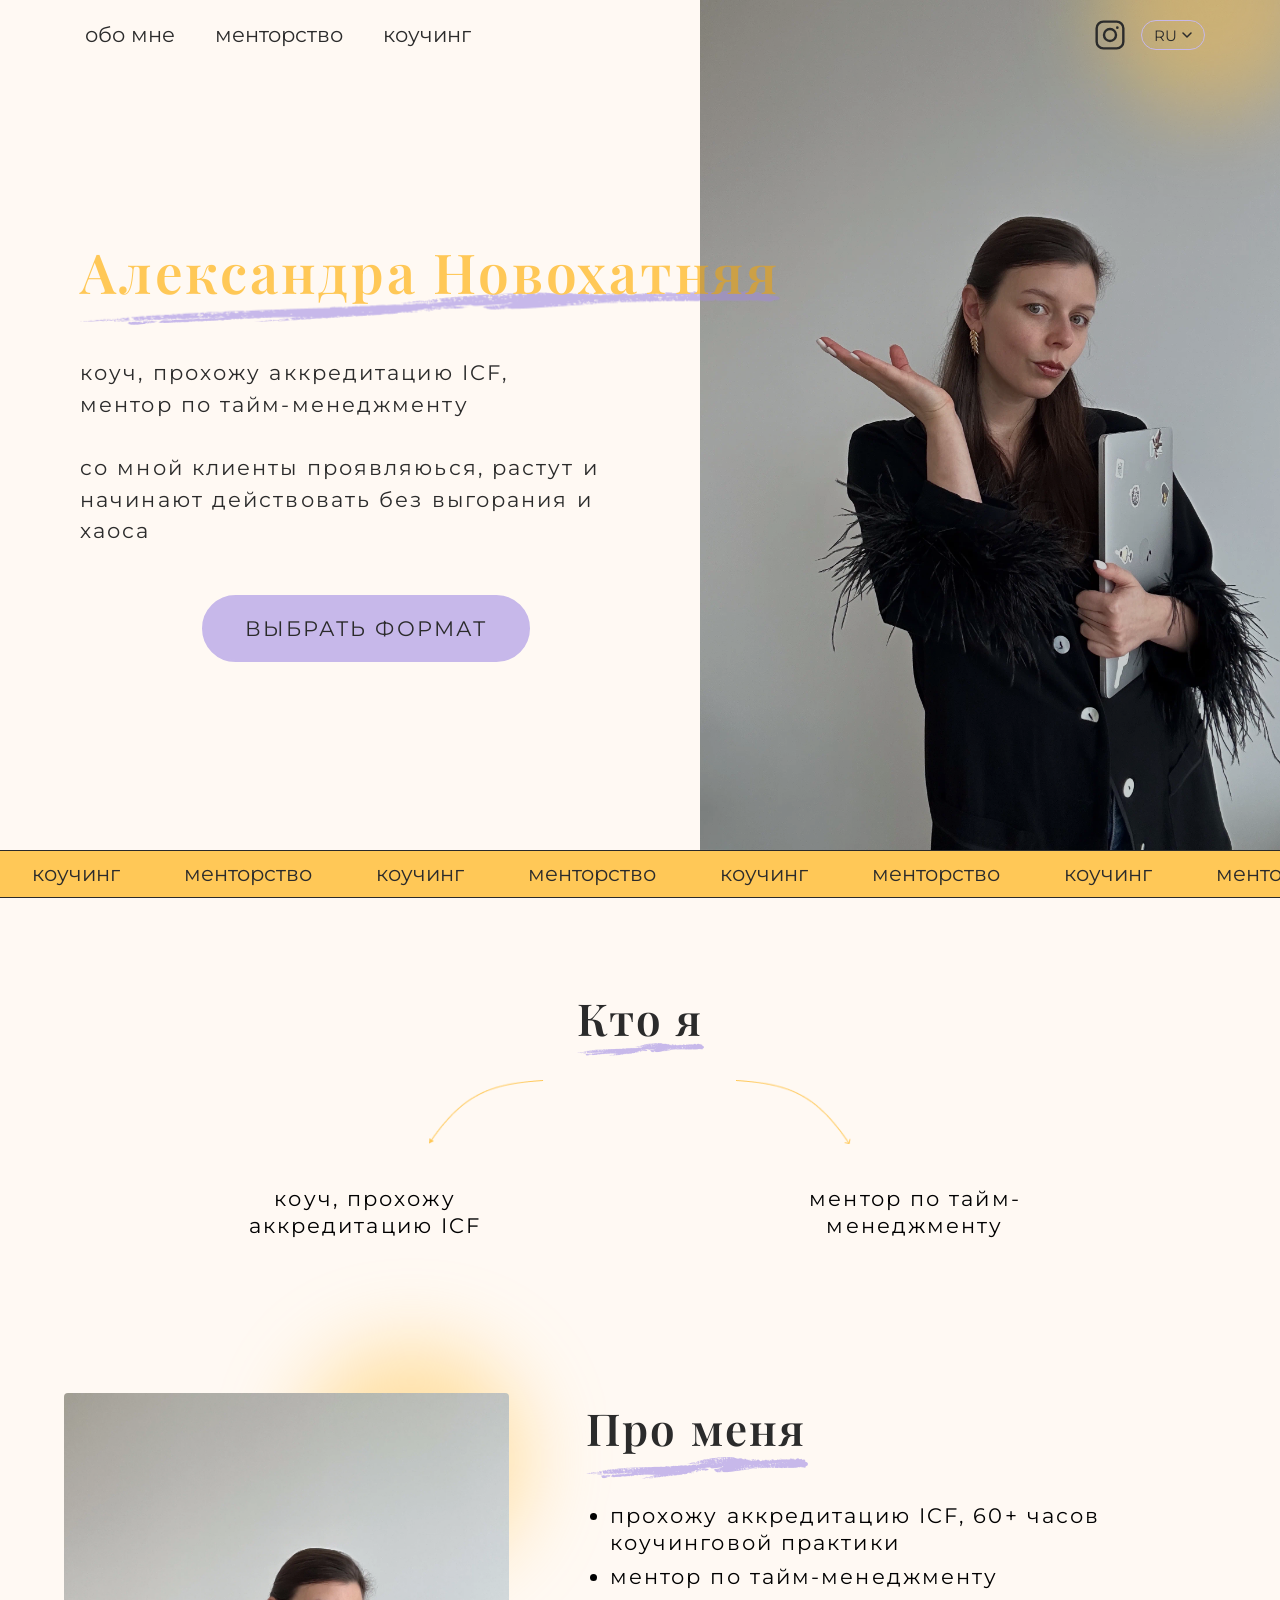
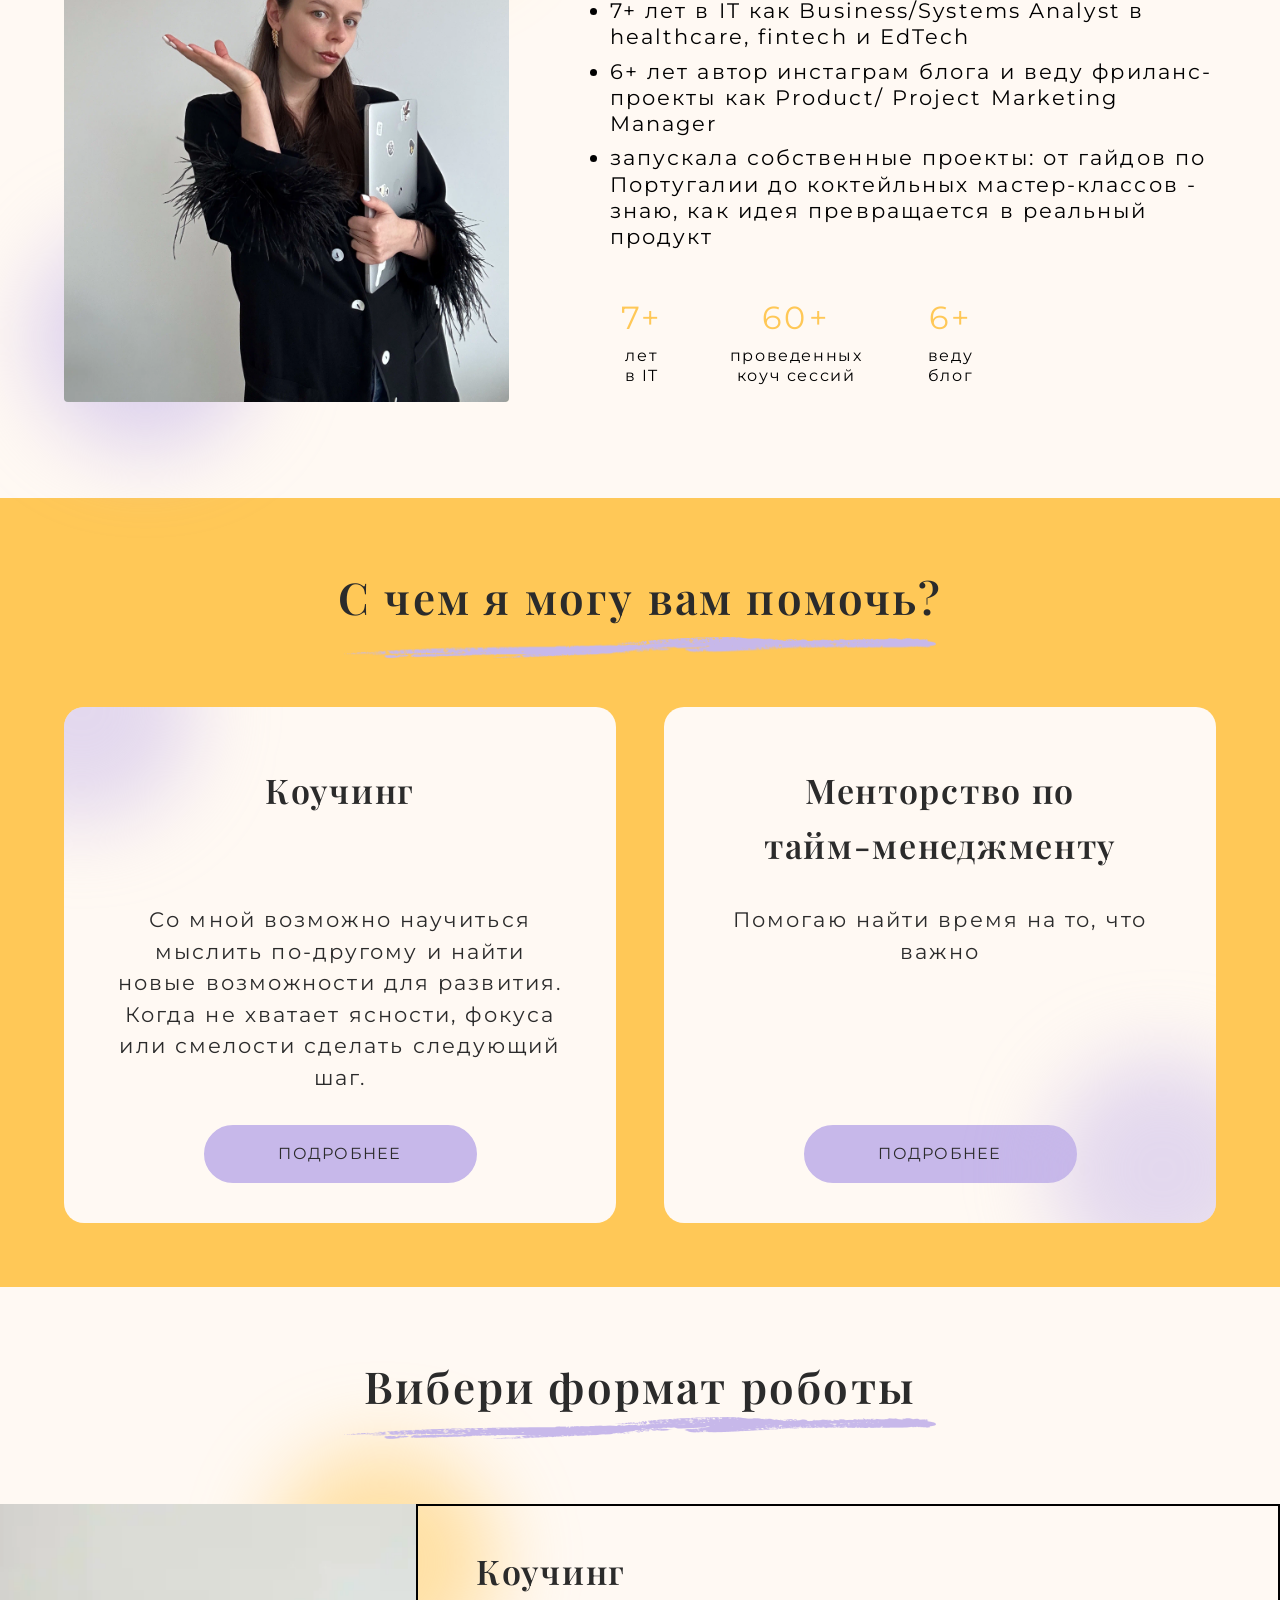
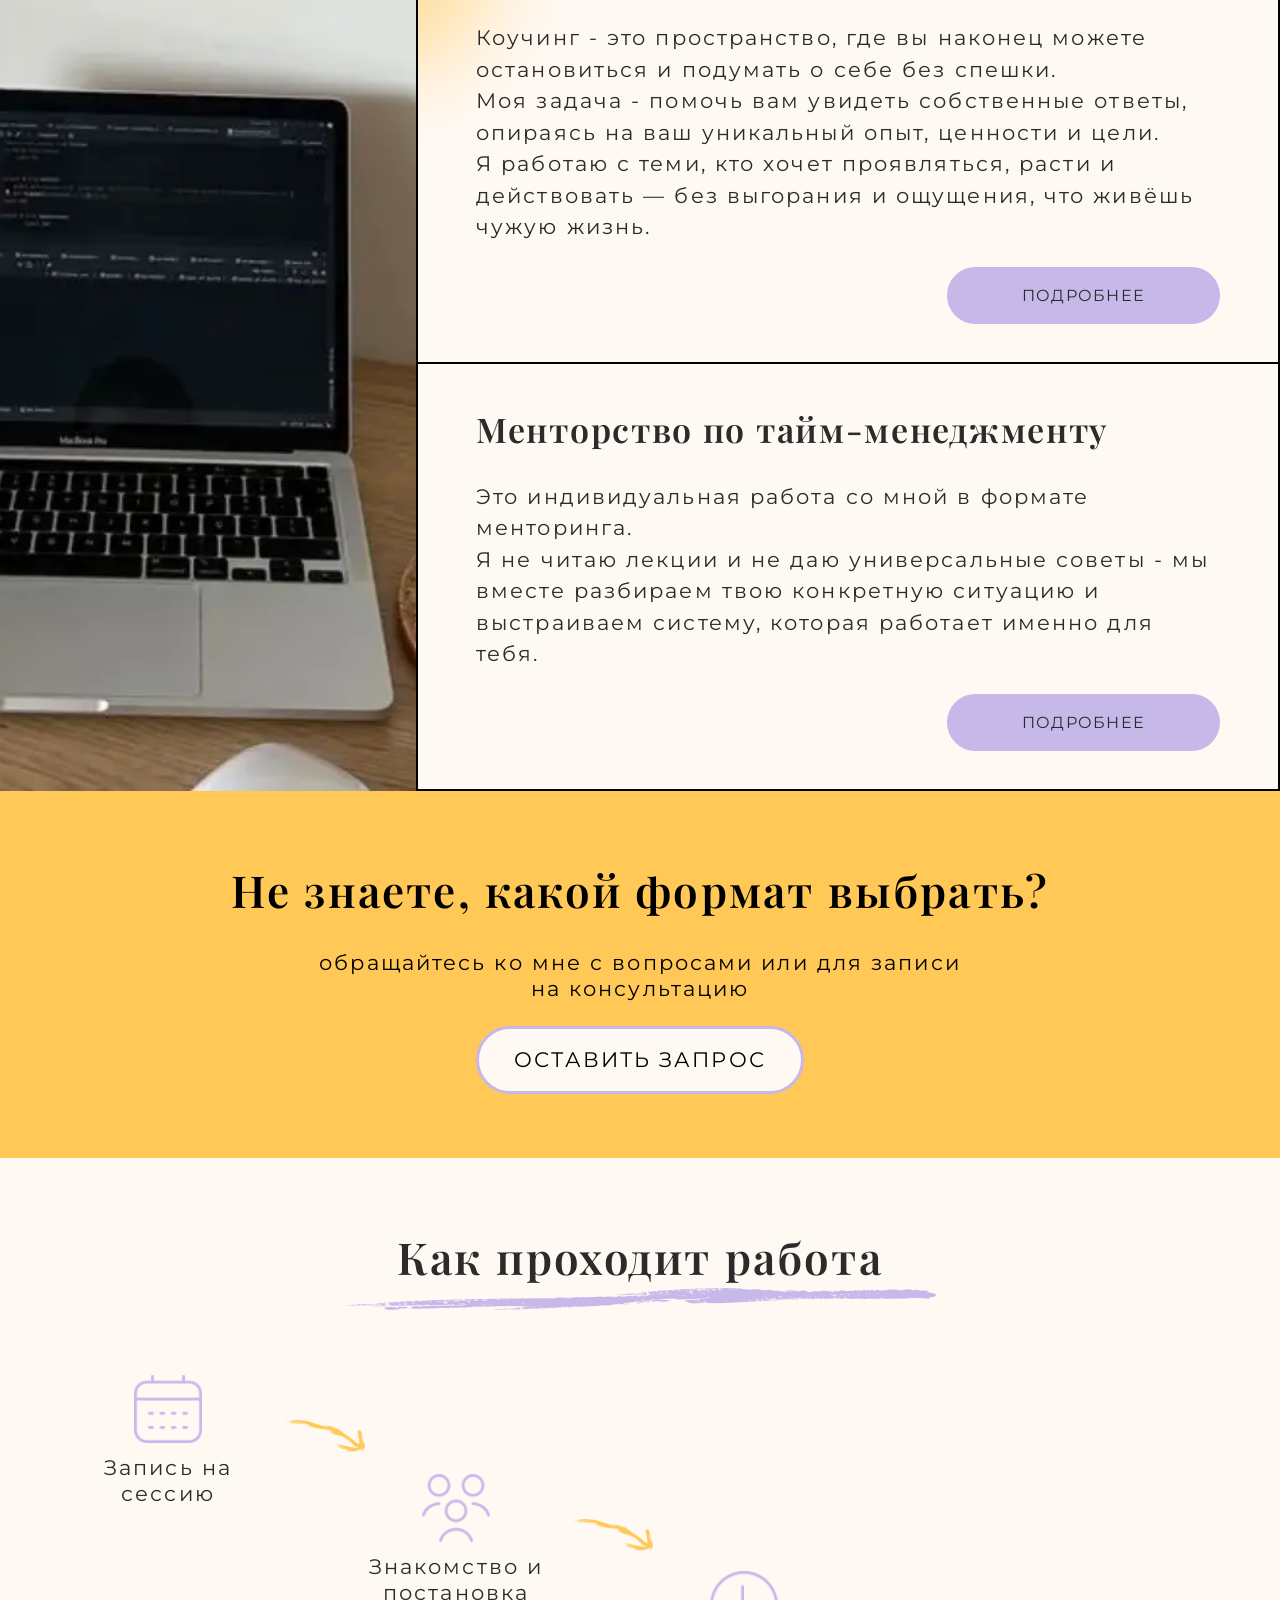
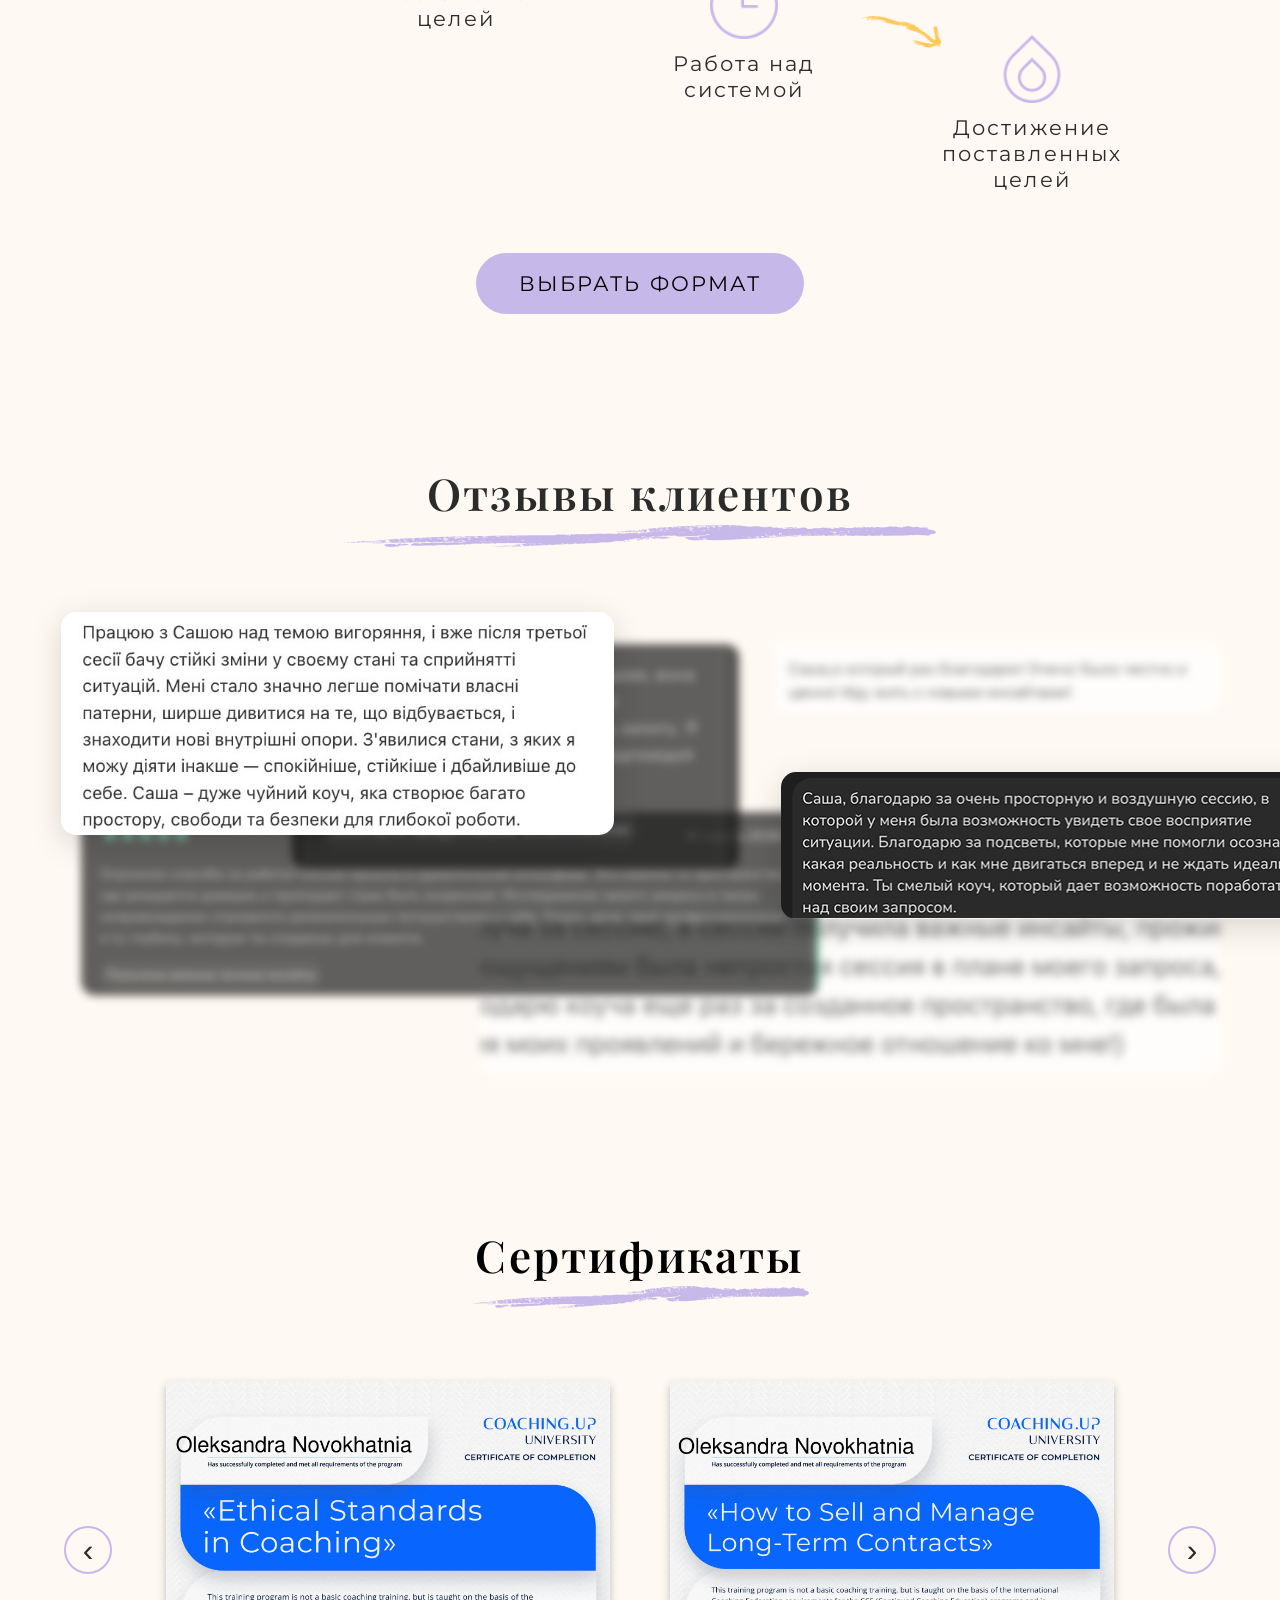
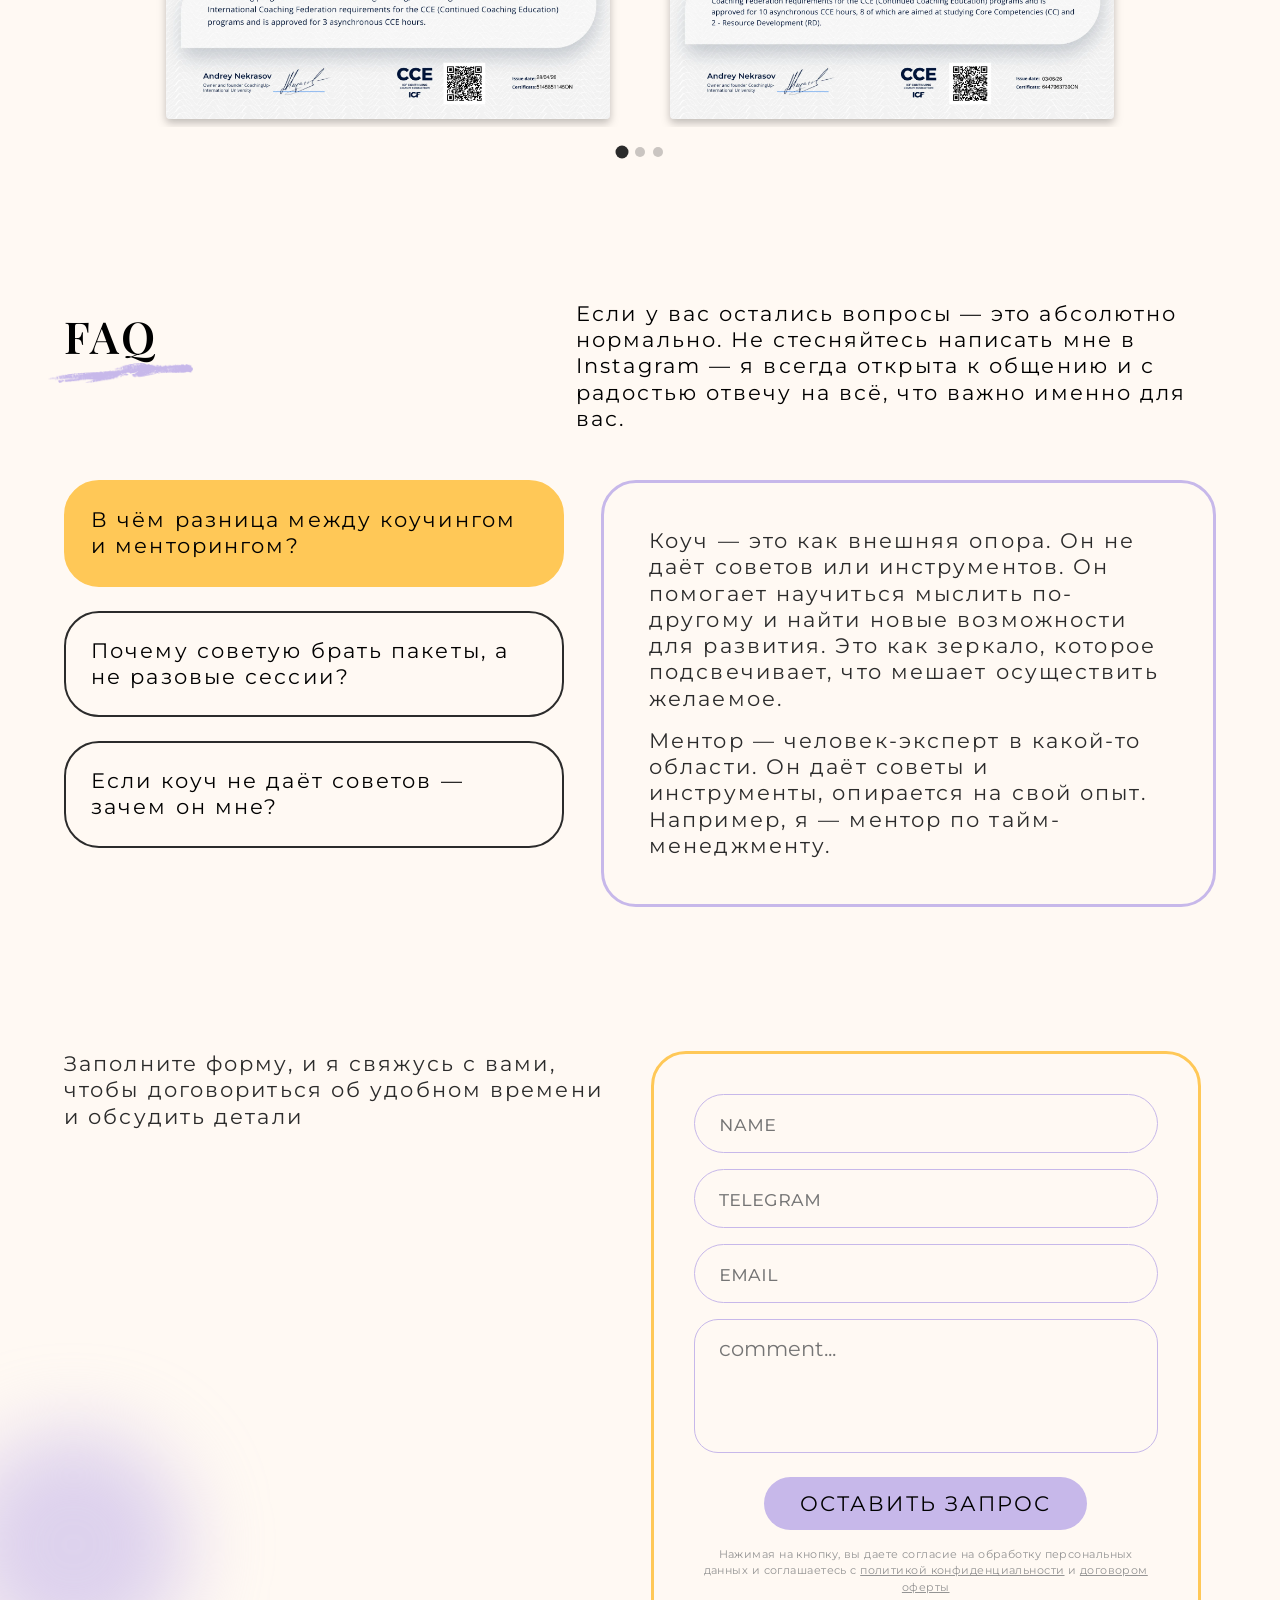
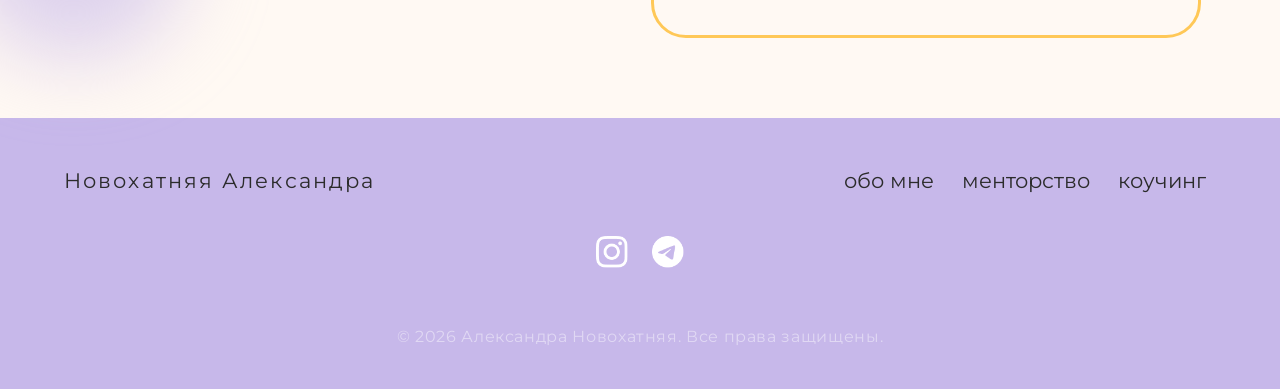
==== index.html @ 2e84ae7b "Update index.html" ====
<!DOCTYPE html>
<html lang="ru">
<head>
  <meta charset="UTF-8" />
  <meta name="viewport" content="width=device-width, initial-scale=1.0" />
  <meta name="description" content="Александра Новохатняя — коуч-студент акредитованої ICF програми та ментор з тайм-менеджменту" />
  <title>Александра Новохатняя — Коуч та Ментор</title>
  <link rel="icon" type="image/png" href="assets/favicon.png" />
  <link rel="apple-touch-icon" href="favicon.png" />
  <link rel="preconnect" href="https://fonts.googleapis.com" />
  <link rel="preconnect" href="https://fonts.gstatic.com" crossorigin />
  <link href="https://fonts.googleapis.com/css2?family=Playfair+Display:wght@600&family=Montserrat:wght@400;500;600&display=swap" rel="stylesheet" />
  <link rel="stylesheet" href="style.css" />
</head>
<body>

  <!-- ==============================
       HEADER
       ============================== -->
  <header class="header" role="banner">
    <!-- Burger (mobile only) -->
    <button class="burger" id="burger-btn" aria-label="Відкрити меню" aria-expanded="false" aria-controls="mobile-nav">
      <span class="burger__line"></span>
      <span class="burger__line"></span>
      <span class="burger__line"></span>
    </button>

    <!-- Desktop nav (hidden on mobile via CSS) -->
    <nav class="header__nav" aria-label="Основна навігація">
      <ul class="header__nav-list" role="list">
        <li><a href="#about" class="header__nav-link">обо мне</a></li>
        <li><a href="mentor/" class="header__nav-link">менторство</a></li>
        <li><a href="coaching/" class="header__nav-link">коучинг</a></li>
      </ul>
    </nav>

    <!-- Desktop right: Instagram + перемикач мови -->
    <div class="header__right">
      <a href="https://www.instagram.com/sasha_newhouse" target="_blank" rel="noopener noreferrer"
         class="header__insta" aria-label="Перейти до Instagram">
        <svg width="32" height="32" viewBox="0 0 24 24" fill="none" xmlns="http://www.w3.org/2000/svg" aria-hidden="true" focusable="false">
          <rect x="2" y="2" width="20" height="20" rx="5" stroke="currentColor" stroke-width="1.8"/>
          <circle cx="12" cy="12" r="4.5" stroke="currentColor" stroke-width="1.8"/>
          <circle cx="17.5" cy="6.5" r="1" fill="currentColor"/>
        </svg>
      </a>

      <div class="lang" id="lang-desktop">
        <button class="lang__btn" id="lang-btn-desktop" aria-haspopup="listbox" aria-expanded="false" aria-label="Вибір мови">
          <span class="lang__current" id="lang-current-desktop">RU</span>
          <svg class="lang__arrow" width="10" height="6" viewBox="0 0 10 6" fill="none" aria-hidden="true">
            <path d="M1 1L5 5L9 1" stroke="#2B2B2B" stroke-width="1.5" stroke-linecap="round" stroke-linejoin="round"/>
          </svg>
        </button>
        <ul class="lang__dropdown" id="lang-dropdown-desktop" role="listbox" aria-label="Мови" aria-hidden="true">
          <li class="lang__option lang__option--active" role="option" aria-selected="true"  data-lang="UA"><a href="">RU</a></li>
          <li class="lang__option"                      role="option" aria-selected="false" data-lang="RU"><a href="ua/">UA</a></li>
        </ul>
      </div>
    </div>
  </header>

  <!-- Mobile dropdown nav -->
  <nav class="mobile-nav" id="mobile-nav" aria-label="Мобільна навігація">
    <a href="#about" class="mobile-nav__link">обо мне</a>
    <a href="mentor/" class="mobile-nav__link">менторство</a>
    <a href="coaching/" class="mobile-nav__link">коучинг</a>
  </nav>

  <main id="main-content">

    <!-- ==============================
         HERO
         ============================== -->
    <section class="hero" aria-labelledby="hero-title">
      <div class="hero__content">
        <h1 class="hero__title" id="hero-title">
          <span class="hero__title-inner">
            Александра Новохатняя
            <img src="assets/vector_15__1_.png" alt="" class="hero__title-vector" aria-hidden="true" />
          </span>
        </h1>

        <p class="hero__subtitle">
          коуч, прохожу аккредитацию ICF,<br />
          ментор по тайм-менеджменту
        </p>

        <p class="hero__description">
          cо мной клиенты проявляюься,
          растут и начинают действовать без выгорания и хаоса
        </p>

        <a href="#formats" class="btn btn--lavender">ВЫБРАТЬ ФОРМАТ</a>
      </div>

      <div class="hero__image-wrap">
        <!-- Ellipse 43: amber blur 227×227px, top-right corner -->
        <div class="hero__blur hero__blur--amber" aria-hidden="true"></div>
        <!-- Dark overlay rgba(0,0,0,0.2) per Figma -->
        <div class="hero__photo-overlay" aria-hidden="true"></div>
        <img
          src="assets/main_photo.webp"
          alt="Александра Новохатняя"
          class="hero__photo"
          loading="eager"
          fetchpriority="high"
        />
      </div>
    </section>

    <!-- ==============================
         MARQUEE STRIP
         ============================== -->
    <div class="marquee-strip" aria-hidden="true">
      <div class="marquee-track">
        <span>коучинг</span>
        <span>менторство</span>
        <span>коучинг</span>
        <span>менторство</span>
        <span>коучинг</span>
        <span>менторство</span>
        <span>коучинг</span>
        <span>менторство</span>
        <span>коучинг</span>
        <span>менторство</span>
        <span>коучинг</span>
        <span>менторство</span>
        <span>коучинг</span>
        <span>менторство</span>
        <span>коучинг</span>
        <span>менторство</span>
      </div>
    </div>

    <!-- ==============================
         WHO I AM
         ============================== -->
    <section class="who" id="about" aria-labelledby="who-title">
      <div class="who__inner">
        <div class="who__heading-wrap">
          <h2 class="who__title" id="who-title">Кто я</h2>
          <img src="assets/vector_17.png" alt="" class="who__title-vector" aria-hidden="true" />
        </div>

        <div class="who__arrows" aria-hidden="true">
          <img src="assets/arrow_13.png" alt="" class="who__arrow who__arrow--left" />
          <img src="assets/arrow_14.png" alt="" class="who__arrow who__arrow--right" />
        </div>

        <div class="who__cards">
          <div class="who__card">
            <p class="who__card-text">коуч, прохожу аккредитацию ICF</p>
          </div>
          <div class="who__card">
            <p class="who__card-text">ментор по тайм-менеджменту</p>
          </div>
        </div>
      </div>
    </section>

    <!-- ==============================
         ABOUT ME
         ============================== -->
    <section class="about" id="about-me" aria-labelledby="about-title">
      <div class="about__image-col">
        <div class="about__photo-wrap">
          <div class="about__blur about__blur--amber" aria-hidden="true"></div>
          <div class="about__blur about__blur--lavender" aria-hidden="true"></div>
          <img
            src="assets/main_photo.webp"
            alt="Александра Новохатняя — портрет"
            class="about__photo"
            loading="lazy"
          />
        </div>
      </div>

      <div class="about__content">
        <div class="about__heading-wrap">
          <h2 class="about__title" id="about-title">Про меня</h2>
          <img src="assets/vector_17.png" alt="" class="about__title-vector" aria-hidden="true" />
        </div>

        <ul class="about__list" aria-label="Факты про меня">
          <li>прохожу аккредитацию ICF, 60+ часов коучинговой практики</li>
          <li>ментор по тайм-менеджменту</li>
          <li>7+ лет в IT как Business/Systems Analyst в healthcare, fintech и EdTech</li>
          <li>6+ лет автор инстаграм блога и веду фриланс-проекты как Product/ Project Marketing Manager</li>
          <li>запускала собственные проекты: от гайдов по Португалии до коктейльных мастер-классов - знаю, как идея превращается в реальный продукт</li>
        </ul>

        <div class="about__stats" aria-label="Статистика">
          <div class="about__stat">
            <span class="about__stat-num">7+</span>
            <span class="about__stat-label">лет <br/>в IT</span>
          </div>
          <div class="about__stat">
            <span class="about__stat-num">60+</span>
            <span class="about__stat-label">проведенных<br/>коуч сессий</span>
          </div>
          <div class="about__stat">
            <span class="about__stat-num">6+</span>
            <span class="about__stat-label">веду<br/>блог</span>
          </div>
        </div>
      </div>
    </section>

    <!-- ==============================
         HELP / COACHING & MENTORING
         ============================== -->
    <section class="help" id="coaching" aria-labelledby="help-title">
      <div class="help__inner">
        <div class="help__heading-wrap">
          <h2 class="section-title" id="help-title">С чем я могу вам помочь?</h2>
          <img src="assets/Vector_19.png" alt="" class="help__title-vector" aria-hidden="true" />
        </div>

        </div>

        <div class="help__cards">
          <article class="help__card">
            <div class="help__blur help__blur--tl" aria-hidden="true"></div>
            <h3 class="help__card-title">Коучинг</h3>
            <p class="help__card-text">
              Со мной возможно научиться мыслить по-другому и найти новые возможности для развития. <br />
              Когда не хватает ясности, фокуса или смелости сделать следующий шаг.
            </p>
            <a href="coaching/" class="btn btn--lavender help__btn">ПОДРОБНЕЕ</a>
          </article>

          <article class="help__card">
            <div class="help__blur help__blur--bl" aria-hidden="true"></div>
            <h3 class="help__card-title">Менторство по<br />тайм-менеджменту</h3>
            <p class="help__card-text">
              Помогаю найти время на то, что важно
            </p>
            <a href="mentor/" class="btn btn--lavender help__btn">ПОДРОБНЕЕ</a>
          </article>
        </div>
      </div>
    </section>

    <!-- ==============================
         FORMATS
         ============================== -->
    <section class="formats" id="formats" aria-labelledby="formats-title">
      <div class="formats__heading-wrap">
        <h2 class="formats__title" id="formats-title">Вибери формат роботы</h2>
        <img src="assets/Vector_21.png" alt="" class="formats__title-vector" aria-hidden="true" />
      </div>

      <div class="formats__layout">
        <div class="formats__image-col">
          <div class="formats__blur" aria-hidden="true"></div>
          <img
            src="assets/formats.webp"
            alt="Формати роботи — фото Александра"
            class="formats__photo"
            loading="lazy"
          />
        </div>

        <div class="formats__cards-col">
          <article class="formats__card">
            <h3 class="formats__card-title">Коучинг</h3>
            <p class="formats__card-text">
              Коучинг - это пространство, где вы наконец можете остановиться и подумать о себе без спешки. <br/>Моя задача - помочь вам увидеть собственные ответы, опираясь на ваш уникальный опыт, ценности и цели.<br/> Я работаю с теми, кто хочет проявляться, расти и действовать — без выгорания и ощущения, что живёшь чужую жизнь.
            </p>
            <a href="coaching/" class="btn btn--lavender formats__btn">ПОДРОБНЕЕ</a>
          </article>

          <article class="formats__card formats__card--no-top">
            <h3 class="formats__card-title">Менторство по тайм-менеджменту</h3>
            <p class="formats__card-text">
              Это индивидуальная работа со мной в формате менторинга. <br/>Я не читаю лекции и не даю универсальные советы - мы вместе разбираем твою конкретную ситуацию и выстраиваем систему, которая работает именно для тебя.
            </p>
            <a href="mentor/" class="btn btn--lavender formats__btn">ПОДРОБНЕЕ</a>
          </article>
        </div>
      </div>
    </section>

    <!-- ==============================
         CTA STRIP
         ============================== -->
    <section class="cta-strip" aria-labelledby="cta-title">
      <h2 class="cta-strip__title" id="cta-title">Не знаете, какой формат выбрать?</h2>
      <p class="cta-strip__sub">обращайтесь ко мне с вопросами или для записи на консультацию</p>
      <a href="#contact" class="btn cta-strip__btn">ОСТАВИТЬ ЗАПРОС</a>
    </section>

    <!-- ==============================
         PROCESS
         ============================== -->
    <section class="process" aria-labelledby="process-title">
      <div class="process__heading-wrap">
        <h2 class="process__title" id="process-title">Как проходит работа</h2>
        <img src="assets/Vector_22.png" alt="" class="process__title-vector" aria-hidden="true" />
      </div>

      <ol class="process__steps" aria-label="Кроки роботи">
        <li class="process__step">
          <img src="assets/free-icon-font-calendar__1_.png" alt="" class="process__icon" aria-hidden="true" />
          <p class="process__label">Запись на сессию</p>
          <img src="assets/group_49.png" alt="" class="process__arrow" aria-hidden="true" />
        </li>

        <li class="process__step">
          <img src="assets/free-icon-font-users-alt__1_.png" alt="" class="process__icon" aria-hidden="true" />
          <p class="process__label">Знакомство и постановка целей</p>
          <img src="assets/group_49.png" alt="" class="process__arrow" aria-hidden="true" />
        </li>

        <li class="process__step">
          <img src="assets/free-icon-font-clock-three__2_.png" alt="" class="process__icon" aria-hidden="true" />
          <p class="process__label">Работа над системой</p>
          <img src="assets/group_49.png" alt="" class="process__arrow" aria-hidden="true" />
        </li>

        <li class="process__step">
          <img src="assets/free-icon-font-fire-flame-simple.png" alt="" class="process__icon" aria-hidden="true" />
          <p class="process__label">Достижение поставленных целей</p>
        </li>
      </ol>

      <div class="process__cta">
        <a href="#formats" class="btn process__btn">ВЫБРАТЬ ФОРМАТ</a>
      </div>
    </section>

    <!-- ==============================
         REVIEWS
         ============================== -->
    <section class="reviews" aria-labelledby="reviews-title">
      <div class="reviews__heading-wrap">
        <h2 class="reviews__title" id="reviews-title">Отзывы клиентов</h2>
        <img src="assets/Vector_21.png" alt="" class="reviews__title-vector" aria-hidden="true" />
      </div>

      <!-- Desktop: стек із 3 карток -->
      <div class="reviews__stack" id="reviews-stack" role="region" aria-label="Відгуки клієнтів">
        <article class="reviews__card reviews__card--active" data-index="0" tabindex="0" aria-label="Відгук 1">
          <img src="assets/review_1.jpeg" alt="Відгук клієнта 1" class="reviews__card-img" draggable="false" loading="lazy" />
        </article>
        <article class="reviews__card reviews__card--back" data-index="1" tabindex="0" role="button" aria-label="Відгук 2">
          <img src="assets/review_2.jpg" alt="Відгук клієнта 2" class="reviews__card-img" draggable="false" loading="lazy" />
        </article>
        <article class="reviews__card reviews__card--back" data-index="2" tabindex="0" role="button" aria-label="Відгук 3">
          <img src="assets/review_3.jpg" alt="Відгук клієнта 3" class="reviews__card-img" draggable="false" loading="lazy" />
        </article>
        <article class="reviews__card reviews__card--active" data-index="3" tabindex="0" aria-label="Відгук 1">
          <img src="assets/image_30.png" alt="Відгук клієнта 1" class="reviews__card-img" draggable="false" loading="lazy" />
        </article>
        <article class="reviews__card reviews__card--back" data-index="4" tabindex="0" role="button" aria-label="Відгук 2">
          <img src="assets/image_32.png" alt="Відгук клієнта 2" class="reviews__card-img" draggable="false" loading="lazy" />
        </article>
        <article class="reviews__card reviews__card--back" data-index="5" tabindex="0" role="button" aria-label="Відгук 3">
          <img src="assets/image_33.png" alt="Відгук клієнта 3" class="reviews__card-img" draggable="false" loading="lazy" />
        </article>
      </div>

      <!-- Mobile/tablet: слайдер -->
      <div class="reviews__slider" role="region" aria-label="Слайдер відгуків">
        <div class="reviews__slider-track-wrap">
          <div class="reviews__slider-track" id="reviews-slider-track">
            <div class="reviews__slide"><img src="assets/review_1.jpeg" alt="Відгук клієнта 1" loading="lazy" /></div>
            <div class="reviews__slide"><img src="assets/review_2.jpg" alt="Відгук клієнта 2" loading="lazy" /></div>
            <div class="reviews__slide"><img src="assets/review_3.jpg" alt="Відгук клієнта 3" loading="lazy" /></div>
            <div class="reviews__slide"><img src="assets/image_30.png" alt="Відгук клієнта 1" loading="lazy" /></div>
            <div class="reviews__slide"><img src="assets/image_32.png" alt="Відгук клієнта 2" loading="lazy" /></div>
            <div class="reviews__slide"><img src="assets/image_33.png" alt="Відгук клієнта 3" loading="lazy" /></div>
          </div>
        </div>
        <div class="reviews__dots" role="tablist" aria-label="Навігація слайдера">
          <button class="reviews__dot reviews__dot--active" role="tab" aria-selected="true"  aria-label="Відгук 1" data-slide="0"></button>
          <button class="reviews__dot"                     role="tab" aria-selected="false" aria-label="Відгук 2" data-slide="1"></button>
          <button class="reviews__dot"                     role="tab" aria-selected="false" aria-label="Відгук 3" data-slide="2"></button>
          <button class="reviews__dot"                     role="tab" aria-selected="false" aria-label="Відгук 4" data-slide="3"></button>
          <button class="reviews__dot"                     role="tab" aria-selected="false" aria-label="Відгук 5" data-slide="4"></button>
          <button class="reviews__dot"                     role="tab" aria-selected="false" aria-label="Відгук 6" data-slide="5"></button>
        </div>
      </div>

    </section>

    <!-- ==============================
         CERTIFICATES
         ============================== -->
    <section class="certs" aria-labelledby="certs-title">
      <div class="certs__heading-wrap">
        <h2 class="certs__title" id="certs-title">Сертификаты</h2>
        <img src="assets/Vector_20.png" alt="" class="certs__title-vector" aria-hidden="true" />
      </div>

      <!-- Desktop: grid (без змін) -->
      <div class="certs__grid">
        <figure class="certs__card">
          <img
            src="assets/certificate_Ethical.webp"
            alt="Сертифікат акредитації ICF"
            class="certs__img"
            loading="lazy"
          />
        </figure>
        <figure class="certs__card">
          <img
            src="assets/long-term_contracts.webp"
            alt="Сертифікат акредитації ICF"
            class="certs__img"
            loading="lazy"
          />
        </figure>
                <figure class="certs__card">
          <img
            src="assets/Metaphors_and_Transformation Pauses.webp"
            alt="Сертифікат акредитації ICF"
            class="certs__img"
            loading="lazy"
          />
        </figure>
      </div>

      <!-- Desktop: слайдер (активується JS коли > 2 зображень) -->
      <div class="certs__desktop-slider" id="certs-desktop-slider" role="region" aria-label="Слайдер сертифікатів десктоп">
        <div class="certs__desktop-track-wrap">
          <button class="certs__desktop-btn certs__desktop-prev" aria-label="Попередній сертифікат">&#8249;</button>
          <div class="certs__desktop-track-outer">
            <div class="certs__desktop-track"></div>
          </div>
          <button class="certs__desktop-btn certs__desktop-next" aria-label="Наступний сертифікат">&#8250;</button>
        </div>
        <div class="certs__desktop-dots" role="tablist" aria-label="Навігація слайдера"></div>
      </div>

      <!-- Mobile/tablet: слайдер -->
      <div class="certs__slider" role="region" aria-label="Слайдер сертифікатів">
        <div class="certs__slider-track-wrap">
          <div class="certs__slider-track" id="certs-slider-track">
            <div class="certs__slide">
              <img src="assets/certificate_Ethical.webp" alt="Сертифікат 1" loading="lazy" />
            </div>
            <div class="certs__slide">
              <img src="assets/long-term_contracts.webp" alt="Сертифікат 2" loading="lazy" />
            </div>
            <div class="certs__slide">
              <img src="assets/Metaphors_and_Transformation Pauses.webp" alt="Сертифікат 3" loading="lazy" />
            </div>
          </div>
        </div>
        <div class="certs__dots" role="tablist" aria-label="Навігація слайдера">
          <button class="certs__dot certs__dot--active" role="tab" aria-selected="true"  aria-label="Сертифікат 1" data-slide="0"></button>
          <button class="certs__dot"                   role="tab" aria-selected="false" aria-label="Сертифікат 2" data-slide="1"></button>
          <button class="certs__dot"                   role="tab" aria-selected="false" aria-label="Сертифікат 3" data-slide="2"></button>          
        </div>
      </div>

    </section>

    <!-- ==============================
         FAQ
         ============================== -->
    <section class="faq" id="faq" aria-labelledby="faq-title">
      <div class="faq__header">
        <div class="faq__heading-wrap">
          <h2 class="faq__title" id="faq-title">FAQ</h2>
          <img src="assets/Vector_24.png" alt="" class="faq__title-vector" aria-hidden="true" />
        </div>
        <p class="faq__sub">
          Если у вас остались вопросы — это абсолютно нормально.
          Не стесняйтесь написать мне в Instagram — я всегда открыта
          к общению и с радостью отвечу на всё, что важно именно для вас.
        </p>
      </div>

      <div class="faq__layout">
        <div class="faq__questions" role="tablist" aria-label="Питання FAQ">
          <button
            class="faq__q faq__q--active"
            data-answer="answer-1"
            role="tab"
            aria-selected="true"
            aria-controls="answer-1"
            id="tab-1"
          >
            В чём разница между коучингом и менторингом?
          </button>
          <button
            class="faq__q"
            data-answer="answer-2"
            role="tab"
            aria-selected="false"
            aria-controls="answer-2"
            id="tab-2"
          >
            Почему советую брать пакеты, а не разовые сессии?
          </button>
          <button
            class="faq__q"
            data-answer="answer-3"
            role="tab"
            aria-selected="false"
            aria-controls="answer-3"
            id="tab-3"
          >
            Если коуч не даёт советов — зачем он мне?
          </button>
        </div>

        <div class="faq__answer-box" role="tabpanel">

          <div class="faq__answer" id="answer-1" aria-labelledby="tab-1">
            <p>Коуч — это как внешняя опора. Он не даёт советов или инструментов. Он помогает научиться мыслить по-другому и найти новые возможности для развития. Это как зеркало, которое подсвечивает, что мешает осуществить желаемое.</p>
            <p>Ментор — человек-эксперт в какой-то области. Он даёт советы и инструменты, опирается на свой опыт. Например, я — ментор по тайм-менеджменту.</p>
          </div>

          <div class="faq__answer faq__answer--hidden" id="answer-2" aria-labelledby="tab-2">
            <p>Разовая сессия даёт инсайт, но не даёт изменений. Изменения происходят через повторение, рефлексию и последовательность.</p>
          </div>

          <div class="faq__answer faq__answer--hidden" id="answer-3" aria-labelledby="tab-3">
            <p>Советы - это чужие ответы на твои вопросы. Они не всегда работают. </p>
            <p>Коучинг развивает твою способность думать яснее и принимать решения без зависимости от чужих мнений. Это навык, который остаётся с тобой навсегда.</p>
          </div>
        </div>
      </div>
    </section>

    <!-- ==============================
         CONTACT
         ============================== -->
    <section class="contact" id="contact" aria-labelledby="contact-title">
      <div class="contact__blur" aria-hidden="true"></div>

      <p class="contact__text" id="contact-title">
        Заполните форму, и я свяжусь с вами,<br />
        чтобы договориться об удобном времени<br />
        и обсудить детали
      </p>
      <form action="https://formspree.io/f/xaqzwknn" method="POST" class="contact__form-wrap">
        <div class="contact__field">
          <input type="hidden" name="page_url" id="page-url"/>
          <script>
              document.getElementById('page-url').value = window.location.href;
          </script>
          <label for="contact-name" class="sr-only">Ім'я</label>
          <input
            type="text"
            id="contact-name"
            name="name"
            placeholder="name"
            class="contact__input"
            autocomplete="name"
          />
        </div>
        <div class="contact__field">
          <label for="contact-phone" class="sr-only">telegram</label>
          <input
            type="tel"
            id="contact-phone"
            name="telegram"
            placeholder="telegram"
            class="contact__input"
            autocomplete="tel"
          />
        </div>
        <div class="contact__field">
          <label for="contact-email" class="sr-only">Email</label>
          <input
            type="email"
            id="contact-email"
            name="email"
            placeholder="email"
            class="contact__input"
            autocomplete="email"
          />
        </div>
        <div class="contact__field">
          <label for="contact-comment" class="sr-only">Коментарии</label>
          <textarea
            id="contact-comment"
            name="comment"
            placeholder="comment..."
            class="contact__input contact__textarea"
            rows="4"
          ></textarea>
        </div>
        <button type="submit" class="btn contact__submit">оставить запрос</button>
        <p class="contact__privacy">Нажимая на кнопку, вы даете согласие на обработку персональных данных и соглашаетесь c <a href="/privacy-policy.html" style="text-decoration: underline;">политикой конфиденциальности</a> и <a href="/orerta.html" style="text-decoration: underline;">договором оферты</a></p>
      </form>
    </section>

  </main>

  <!-- ==============================
       FOOTER
       ============================== -->
  <footer class="footer" role="contentinfo">
    <div class="footer__top">
      <p class="footer__name">Новохатняя Александра</p>
      <nav class="footer__nav" aria-label="Навігація в підвалі">
        <a href="#about" class="footer__link">обо мне</a>
        <a href="mentor/" class="footer__link">менторство</a>
        <a href="coaching/" class="footer__link">коучинг</a>
      </nav>
    </div>

    <div class="footer__socials">
      <a href="https://www.instagram.com/sasha_newhouse" target="_blank" rel="noopener noreferrer"
         class="footer__social-link" aria-label="Instagram">
        <img src="assets/Social_Icons1.png" alt="Instagram" class="footer__social-icon" />
      </a>
      <a href="https://t.me/+NM1TqLXFt6I1ZDc6" target="_blank" rel="noopener noreferrer"
         class="footer__social-link" aria-label="Соціальна мережа">
        <img src="assets/Social_Icons2.png" alt="" class="footer__social-icon" />
      </a>
    </div>
        <p class="footer__bottom">© 2026 Александра Новохатняя. Все права защищены.</p>
  </footer>

  <script>
    // Burger menu
    const burgerBtn = document.getElementById('burger-btn');
    const mobileNav = document.getElementById('mobile-nav');

    burgerBtn.addEventListener('click', () => {
      const isOpen = mobileNav.classList.toggle('mobile-nav--open');
      burgerBtn.classList.toggle('burger--open', isOpen);
      burgerBtn.setAttribute('aria-expanded', isOpen);
    });

    // Close mobile nav on link click
    mobileNav.querySelectorAll('.mobile-nav__link').forEach(link => {
      link.addEventListener('click', () => {
        mobileNav.classList.remove('mobile-nav--open');
        burgerBtn.classList.remove('burger--open');
        burgerBtn.setAttribute('aria-expanded', 'false');
      });
    });

    // Language switcher
    (function () {
      const btn      = document.getElementById('lang-btn-desktop');
      const dropdown = document.getElementById('lang-dropdown-desktop');
      const current  = document.getElementById('lang-current-desktop');
      const wrapper  = document.getElementById('lang-desktop');
      if (!btn || !dropdown) return;

      btn.addEventListener('click', function (e) {
        e.stopPropagation();
        const isOpen = dropdown.classList.contains('lang__dropdown--open');
        dropdown.classList.toggle('lang__dropdown--open', !isOpen);
        wrapper.classList.toggle('lang--open', !isOpen);
        btn.setAttribute('aria-expanded', String(!isOpen));
        dropdown.setAttribute('aria-hidden', String(isOpen));
      });

      dropdown.querySelectorAll('.lang__option').forEach(function (option) {
        option.addEventListener('click', function () {
          dropdown.querySelectorAll('.lang__option').forEach(function (o) {
            o.classList.remove('lang__option--active');
            o.setAttribute('aria-selected', 'false');
          });
          option.classList.add('lang__option--active');
          option.setAttribute('aria-selected', 'true');
          current.textContent = option.dataset.lang;
          dropdown.classList.remove('lang__dropdown--open');
          wrapper.classList.remove('lang--open');
          btn.setAttribute('aria-expanded', 'false');
          dropdown.setAttribute('aria-hidden', 'true');
        });
      });

      document.addEventListener('click', function (e) {
        if (!wrapper.contains(e.target)) {
          dropdown.classList.remove('lang__dropdown--open');
          wrapper.classList.remove('lang--open');
          btn.setAttribute('aria-expanded', 'false');
          dropdown.setAttribute('aria-hidden', 'true');
        }
      });
    })();

    // Reviews stack — desktop
    (function () {
      const stack = document.getElementById('reviews-stack');
      if (!stack) return;
      const cards = Array.from(stack.querySelectorAll('.reviews__card'));

      function activateCard(target) {
        cards.forEach(c => {
          c.classList.remove('reviews__card--active');
          c.classList.add('reviews__card--back');
          c.setAttribute('role', 'button');
        });
        target.classList.remove('reviews__card--back');
        target.classList.add('reviews__card--active');
        target.removeAttribute('role');
      }

      cards.forEach(card => {
        card.addEventListener('click', () => {
          if (!card.classList.contains('reviews__card--active')) activateCard(card);
        });
        card.addEventListener('keydown', e => {
          if ((e.key === 'Enter' || e.key === ' ') && !card.classList.contains('reviews__card--active')) {
            e.preventDefault();
            activateCard(card);
          }
        });
      });
    })();

    // Reviews slider — mobile/tablet
    (function () {
      const track = document.getElementById('reviews-slider-track');
      const dots  = Array.from(document.querySelectorAll('.reviews__dot'));
      if (!track || !dots.length) return;

      const slides = Array.from(track.querySelectorAll('.reviews__slide'));
      const total  = slides.length;
      if (total < 2) return;

      // Додаємо клони: копія останнього на початок, копія першого в кінець
      const cloneFirst = slides[0].cloneNode(true);
      const cloneLast  = slides[total - 1].cloneNode(true);
      track.appendChild(cloneFirst);
      track.insertBefore(cloneLast, slides[0]);
      // DOM тепер: [cloneLast, slide0, slide1, ..., slideN-1, cloneFirst]

      let current = 0; // логічний індекс (0..total-1)
      let isJumping = false;

      function slideW() {
        return track.parentElement.offsetWidth;
      }

      function scrollToReal(idx, animate) {
        // В DOM реальний слайд idx знаходиться на позиції idx+1 (бо є cloneLast на початку)
        const pos = (idx + 1) * slideW();
        if (animate) {
          track.scrollTo({ left: pos, behavior: 'smooth' });
        } else {
          track.style.scrollBehavior = 'auto';
          track.scrollLeft = pos;
          track.style.scrollBehavior = '';
        }
      }

      function updateDots(idx) {
        dots.forEach((d, i) => {
          d.classList.toggle('reviews__dot--active', i === idx);
          d.setAttribute('aria-selected', String(i === idx));
        });
      }

      // Ставимо на перший реальний слайд без анімації
      scrollToReal(0, false);
      updateDots(0);

      // Слухаємо scroll — синхронізуємо dots і робимо циклічний стрибок
      track.addEventListener('scroll', () => {
        if (isJumping) return;
        const w = slideW();
        if (!w) return;
        const pos = track.scrollLeft;
        const domIdx = Math.round(pos / w); // 0 = cloneLast, 1..total = реальні, total+1 = cloneFirst

        // Оновлюємо dots по логічному індексу
        const logical = domIdx - 1;
        if (logical >= 0 && logical < total && logical !== current) {
          current = logical;
          updateDots(current);
        }

        // Перестрибуємо з клона на реальний слайд
        if (domIdx === 0) {
          // Прокрутили до cloneLast → стрибаємо на останній реальний
          isJumping = true;
          current = total - 1;
          track.style.scrollBehavior = 'auto';
          track.scrollLeft = total * w;
          track.style.scrollBehavior = '';
          updateDots(current);
          setTimeout(() => { isJumping = false; }, 50);
        } else if (domIdx === total + 1) {
          // Прокрутили до cloneFirst → стрибаємо на перший реальний
          isJumping = true;
          current = 0;
          track.style.scrollBehavior = 'auto';
          track.scrollLeft = w;
          track.style.scrollBehavior = '';
          updateDots(current);
          setTimeout(() => { isJumping = false; }, 50);
        }
      }, { passive: true });

      dots.forEach((dot, i) => dot.addEventListener('click', () => {
        current = i;
        scrollToReal(i, true);
        updateDots(i);
      }));

      // Свайп
      let startX = 0, startY = 0, isSwiping = false;
      track.addEventListener('touchstart', e => {
        startX = e.touches[0].clientX;
        startY = e.touches[0].clientY;
        isSwiping = false;
      }, { passive: true });
      track.addEventListener('touchmove', e => {
        if (!isSwiping) {
          const dx = Math.abs(e.touches[0].clientX - startX);
          const dy = Math.abs(e.touches[0].clientY - startY);
          isSwiping = dx > dy;
        }
      }, { passive: true });
      track.addEventListener('touchend', e => {
        if (!isSwiping) return;
        const diffX = startX - e.changedTouches[0].clientX;
        if (Math.abs(diffX) > 50) {
          // Циклічний перехід
          const next = diffX > 0
            ? (current + 1) % total
            : (current - 1 + total) % total;
          current = next;
          scrollToReal(current, true);
          updateDots(current);
        }
      });
    })();

    // Certs slider — mobile/tablet
    (function () {
      const track = document.getElementById('certs-slider-track');
      const dotsContainer = document.querySelector('.certs__dots');
      const dots = dotsContainer ? Array.from(dotsContainer.querySelectorAll('.certs__dot')) : [];
      if (!track || !dots.length) return;

      const slides = Array.from(track.querySelectorAll('.certs__slide'));
      const total  = slides.length;
      if (total < 2) return;

      // Додаємо клони: копія останнього на початок, копія першого в кінець
      const cloneFirst = slides[0].cloneNode(true);
      const cloneLast  = slides[total - 1].cloneNode(true);
      track.appendChild(cloneFirst);
      track.insertBefore(cloneLast, slides[0]);
      // DOM тепер: [cloneLast, slide0, slide1, ..., slideN-1, cloneFirst]

      let current = 0;
      let isJumping = false;

      function slideW() {
        return track.parentElement.offsetWidth;
      }

      function scrollToReal(idx, animate) {
        const pos = (idx + 1) * slideW();
        if (animate) {
          track.scrollTo({ left: pos, behavior: 'smooth' });
        } else {
          track.style.scrollBehavior = 'auto';
          track.scrollLeft = pos;
          track.style.scrollBehavior = '';
        }
      }

      function updateDots(idx) {
        dots.forEach((d, i) => {
          d.classList.toggle('certs__dot--active', i === idx);
          d.setAttribute('aria-selected', String(i === idx));
        });
      }

      scrollToReal(0, false);
      updateDots(0);

      track.addEventListener('scroll', () => {
        if (isJumping) return;
        const w = slideW();
        if (!w) return;
        const domIdx = Math.round(track.scrollLeft / w);

        const logical = domIdx - 1;
        if (logical >= 0 && logical < total && logical !== current) {
          current = logical;
          updateDots(current);
        }

        if (domIdx === 0) {
          isJumping = true;
          current = total - 1;
          track.style.scrollBehavior = 'auto';
          track.scrollLeft = total * w;
          track.style.scrollBehavior = '';
          updateDots(current);
          setTimeout(() => { isJumping = false; }, 50);
        } else if (domIdx === total + 1) {
          isJumping = true;
          current = 0;
          track.style.scrollBehavior = 'auto';
          track.scrollLeft = w;
          track.style.scrollBehavior = '';
          updateDots(current);
          setTimeout(() => { isJumping = false; }, 50);
        }
      }, { passive: true });

      dots.forEach((dot, i) => dot.addEventListener('click', () => {
        current = i;
        scrollToReal(i, true);
        updateDots(i);
      }));

      // Свайп
      let startX = 0, startY = 0, isSwiping = false;
      track.addEventListener('touchstart', e => {
        startX = e.touches[0].clientX;
        startY = e.touches[0].clientY;
        isSwiping = false;
      }, { passive: true });
      track.addEventListener('touchmove', e => {
        if (!isSwiping) {
          const dx = Math.abs(e.touches[0].clientX - startX);
          const dy = Math.abs(e.touches[0].clientY - startY);
          isSwiping = dx > dy;
        }
      }, { passive: true });
      track.addEventListener('touchend', e => {
        if (!isSwiping) return;
        const diffX = startX - e.changedTouches[0].clientX;
        if (Math.abs(diffX) > 50) {
          const next = diffX > 0
            ? (current + 1) % total
            : (current - 1 + total) % total;
          current = next;
          scrollToReal(current, true);
          updateDots(current);
        }
      });
    })();

    // Certs slider — desktop (shown when > 2 images)
    (function () {
      const grid = document.querySelector('.certs__grid');
      const desktopSlider = document.getElementById('certs-desktop-slider');
      if (!grid || !desktopSlider) return;

      const cards = Array.from(grid.querySelectorAll('.certs__card'));
      if (cards.length <= 2) return; // only activate for > 2

      // Hide grid, show desktop slider only on desktop
      function initDesktopSlider() {
        if (window.innerWidth > 1024) {
          grid.style.display = 'none';
          desktopSlider.classList.add('certs__desktop-slider--active');
        } else {
          grid.style.display = '';
          desktopSlider.classList.remove('certs__desktop-slider--active');
        }
      }
      initDesktopSlider();
      window.addEventListener('resize', initDesktopSlider);

      const track = desktopSlider.querySelector('.certs__desktop-track');
      const dotsWrap = desktopSlider.querySelector('.certs__desktop-dots');
      if (!track || !dotsWrap) return;

      const total = cards.length;
      // perPage = 2 (visible at once), step = 1 card at a time
      const VISIBLE = 2;

      // Build slides from grid cards
      cards.forEach((card, i) => {
        const slide = document.createElement('div');
        slide.className = 'certs__desktop-slide';
        slide.appendChild(card.cloneNode(true));
        track.appendChild(slide);

        const dot = document.createElement('button');
        dot.className = 'certs__dot' + (i === 0 ? ' certs__dot--active' : '');
        dot.setAttribute('role', 'tab');
        dot.setAttribute('aria-selected', String(i === 0));
        dot.setAttribute('aria-label', `Сертифікат ${i + 1}`);
        dotsWrap.appendChild(dot);
      });

      const allSlides = Array.from(track.querySelectorAll('.certs__desktop-slide'));
      const allDots   = Array.from(dotsWrap.querySelectorAll('.certs__dot'));

      // Clone VISIBLE slides from each end for infinite loop
      // Prepend last VISIBLE slides, append first VISIBLE slides
      for (let i = 0; i < VISIBLE; i++) {
        track.insertBefore(allSlides[total - 1 - i].cloneNode(true), track.firstChild);
      }
      for (let i = 0; i < VISIBLE; i++) {
        track.appendChild(allSlides[i].cloneNode(true));
      }

      // current = index of leftmost visible real slide (0-based logical),
      // but in DOM it's offset by VISIBLE clones prepended
      let current = VISIBLE; // points to first real slide in DOM
      let isTransitioning = false;

      function setPos(idx, animate) {
        track.style.transition = animate ? 'transform 0.4s ease' : 'none';
        // each slide is 50% wide, so move by 50% per slide
        track.style.transform  = `translateX(-${idx * 50}%)`;
      }

      function updateDots(logicalIdx) {
        allDots.forEach((d, i) => {
          d.classList.toggle('certs__dot--active', i === logicalIdx);
          d.setAttribute('aria-selected', String(i === logicalIdx));
        });
      }

      setPos(current, false);
      updateDots(0);

      track.addEventListener('transitionend', () => {
        // Jump silently when we hit a clone zone
        if (current >= VISIBLE + total) {
          current = VISIBLE + (current - VISIBLE - total);
          setPos(current, false);
        } else if (current < VISIBLE) {
          current = VISIBLE + total - (VISIBLE - current);
          setPos(current, false);
        }
        isTransitioning = false;
      });

      function goBy(delta) {
        if (isTransitioning) return;
        isTransitioning = true;
        current += delta;
        track.style.transition = 'transform 0.4s ease';
        track.style.transform  = `translateX(-${current * 50}%)`;
        // logical index for dots (0-based)
        let logical = (current - VISIBLE + total) % total;
        updateDots(logical);
      }

      allDots.forEach((dot, i) => dot.addEventListener('click', () => {
        if (isTransitioning) return;
        isTransitioning = true;
        current = VISIBLE + i;
        setPos(current, true);
        updateDots(i);
      }));

      desktopSlider.querySelector('.certs__desktop-prev').addEventListener('click', () => goBy(-1));
      desktopSlider.querySelector('.certs__desktop-next').addEventListener('click', () => goBy(1));

      let startX = 0;
      track.addEventListener('touchstart', e => { startX = e.touches[0].clientX; }, { passive: true });
      track.addEventListener('touchend',   e => {
        const diff = startX - e.changedTouches[0].clientX;
        if (Math.abs(diff) > 40) goBy(diff > 0 ? 1 : -1);
      });
    })();

    // FAQ tab interaction
    const faqButtons = document.querySelectorAll('.faq__q');
    const faqAnswers = document.querySelectorAll('.faq__answer');

    faqButtons.forEach(btn => {
      btn.addEventListener('click', () => {
        faqButtons.forEach(q => {
          q.classList.remove('faq__q--active');
          q.setAttribute('aria-selected', 'false');
        });
        faqAnswers.forEach(a => a.classList.add('faq__answer--hidden'));

        btn.classList.add('faq__q--active');
        btn.setAttribute('aria-selected', 'true');

        const target = document.getElementById(btn.dataset.answer);
        if (target) target.classList.remove('faq__answer--hidden');
      });
    });
  </script>
</body>
</html>
---- style.css ----
/* =====================================================
   RESET & CSS CUSTOM PROPERTIES
   ===================================================== */
*, *::before, *::after {
  box-sizing: border-box;
  margin: 0;
  padding: 0;
}

:root {
  /* Brand colors */
  --clr-bg:       #FFF9F3;
  --clr-text:     #2B2B2B;
  --clr-lavender: #C7B8EA;
  --clr-amber:    #FFC857;
  --clr-white:    #FFFFFF;
  --clr-black:    #000000;

  /* Blur decorations */
  --blur-lavender: rgba(199, 184, 234, 0.6);
  --blur-amber:    rgba(255, 200, 87, 0.5);

  /* Typography */
  --font-heading: 'Playfair Display', Georgia, serif;
  --font-body:    'Montserrat', sans-serif;

  /* Fluid type scale */
  --text-xs:  clamp(0.875rem, 1.5vw, 1rem);
  --text-sm:  clamp(1rem, 1.8vw, 1.125rem);
  --text-md:  clamp(1rem, 2vw, 1.3125rem);    /* 21px at 1280 */
  --text-lg:  clamp(1.375rem, 3vw, 2rem);
  --text-xl:  clamp(1.625rem, 3.5vw, 2.75rem); /* section headings */
  --text-hero:clamp(1.75rem, 5vw, 3.4375rem);  /* 55px at 1280 */

  /* Spacing (8px grid) */
  --sp-1:  0.5rem;
  --sp-2:  1rem;
  --sp-3:  1.5rem;
  --sp-4:  2rem;
  --sp-5:  2.5rem;
  --sp-6:  3rem;
  --sp-8:  4rem;
  --sp-10: 5rem;
  --sp-12: 6rem;

  /* Layout */
  --max-width:    1280px;
  --container-px: clamp(1rem, 5vw, 5rem);
  --header-h:     4.375rem; /* 70px */

  /* Radii */
  --radius-pill: 2.1875rem; /* 35px */
  --radius-card: 1.25rem;
}

/* =====================================================
   BASE STYLES
   ===================================================== */
html {
  scroll-behavior: smooth;
  -webkit-text-size-adjust: 100%;
}

body {
  background-color: var(--clr-bg);
  color: var(--clr-text);
  font-family: var(--font-body);
  font-size: 1rem;
  line-height: 1.6;
  overflow-x: hidden;
}

img {
  max-width: 100%;
  height: auto;
  display: block;
}
a {
    text-decoration: none;
    color: inherit;
}

ul[role="list"] {
  list-style: none;
}

/* Visually hidden utility (for screen reader labels) */
.sr-only {
  position: absolute;
  width: 1px;
  height: 1px;
  padding: 0;
  margin: -1px;
  overflow: hidden;
  clip: rect(0, 0, 0, 0);
  white-space: nowrap;
  border-width: 0;
}

/* =====================================================
   LAYOUT UTILITY
   ===================================================== */
.container {
  width: 100%;
  max-width: var(--max-width);
  margin-inline: auto;
  padding-inline: var(--container-px);
}

/* =====================================================
   TYPOGRAPHY UTILITIES
   ===================================================== */
.section-title {
  font-family: var(--font-heading);
  font-size: var(--text-xl);
  font-weight: 600;
  letter-spacing: 0.05em;
  color: var(--clr-text);
  text-align: center;
  margin-bottom: var(--sp-6);
}

/* Decorative underline shared across headings */
.title-underline {
  display: block;
  width: 100%;
  height: 8px;
  background: var(--clr-lavender);
  border-radius: 4px;
  margin-top: 0.5rem;
}

/* =====================================================
   BUTTONS
   ===================================================== */
.btn {
  display: inline-flex;
  align-items: center;
  justify-content: center;
  font-family: var(--font-body);
  font-size: var(--text-xs);
  font-weight: 400;
  letter-spacing: 0.08em;
  text-transform: uppercase;
  text-decoration: none;
  border: 2px solid transparent;
  border-radius: var(--radius-pill);
  padding: 0.875rem 2.25rem;
  cursor: pointer;
  transition: transform 0.2s ease, box-shadow 0.2s ease, background 0.2s ease;
  white-space: nowrap;
}

.btn--lavender {
  background-color: var(--clr-lavender);
  border-color: var(--clr-lavender);
  color: var(--clr-text);
}

.btn--lavender:hover,
.btn--lavender:focus-visible {
  background-color: #b0a0d8;
  border-color: #b0a0d8;
  transform: translateY(-2px);
  box-shadow: 0 6px 20px rgba(199, 184, 234, 0.45);
}

.btn--amber {
  background-color: var(--clr-amber);
  border-color: var(--clr-amber);
  color: var(--clr-text);
}

.btn--amber:hover,
.btn--amber:focus-visible {
  background-color: #e8a800;
  border-color: #e8a800;
  transform: translateY(-2px);
  box-shadow: 0 6px 20px rgba(255, 200, 87, 0.4);
}

/* Focus ring for keyboard navigation */
.btn:focus-visible {
  outline: 3px solid var(--clr-amber);
  outline-offset: 3px;
}

/* =====================================================
   BLUR DECORATION UTILITY
   ===================================================== */
.blur-blob {
  position: absolute;
  width: 14rem;
  height: 14rem;
  border-radius: 50%;
  filter: blur(40px);
  pointer-events: none;
  z-index: 0;
}

.blur-blob--lavender { background: var(--blur-lavender); }
.blur-blob--amber    { background: var(--blur-amber); }

/* =====================================================
   HEADER
   Figma: absolute, 1280×70px, padding 0 75px
   Nav left, Instagram right — transparent over hero
   ===================================================== */
.header {
  position: absolute;
  top: 0;
  left: 0;
  right: 0;
  z-index: 100;
  display: flex;
  align-items: center;
  justify-content: space-between;
  height: var(--header-h);
  padding-inline: clamp(1.5rem, 5.86vw, 4.6875rem); /* scales to 75px at 1280px */
  background: transparent;
}

.header__nav-list {
  display: flex;
  align-items: center;
  gap: 1.25rem; /* 20px — Figma gap between nav items */
  list-style: none;
}

/* Each nav item: 142×43px with 10px padding — Figma Frame 72/73/74 */
.header__nav-list li {
  display: flex;
  justify-content: center;
  align-items: center;
  padding: 0.625rem;
}

.header__nav-link {
  font-family: var(--font-body);
  font-size: var(--text-md);
  font-weight: 400;
  line-height: 1.0869;
  color: var(--clr-text);
  text-decoration: none;
  white-space: nowrap;
  transition: color 0.2s;
}

.header__nav-link:hover,
.header__nav-link:focus-visible {
  color: #9b7fd4;
}

/* Instagram icon: 37×37px */
.header__insta {
  display: flex;
  align-items: center;
  justify-content: center;
  width: 2.3125rem;
  height: 2.3125rem;
  color: var(--clr-text);
  transition: opacity 0.2s;
  flex-shrink: 0;
}

.header__insta:hover,
.header__insta:focus-visible {
  opacity: 0.6;
}

.header__right {
  display: flex;
  align-items: center;
  gap: 0.75rem;
  flex-shrink: 0;
}

/* =====================================================
   LANGUAGE SWITCHER
   ===================================================== */
.lang { position: relative; }

.lang__btn {
  display: flex;
  align-items: center;
  gap: 0.25rem;
  background: none;
  border: 1px solid var(--clr-lavender);
  border-radius: var(--radius-pill);
  padding: 0.3rem 0.75rem;
  cursor: pointer;
  font-family: var(--font-body);
  font-size: 0.9375rem;
  font-weight: 400;
  color: var(--clr-text);
  letter-spacing: 0.05em;
  white-space: nowrap;
  transition: border-color 0.2s ease;
}

.lang__btn:hover { border-color: #b8a7df; }

.lang__arrow {
  flex-shrink: 0;
  transition: transform 0.25s ease;
}

.lang--open .lang__arrow { transform: rotate(180deg); }

.lang__dropdown {
  display: none;
  position: absolute;
  top: calc(100% + 0.375rem);
  right: 0;
  min-width: 100%;
  background: var(--clr-white);
  border: 1px solid var(--clr-lavender);
  border-radius: 0.9375rem;
  overflow: hidden;
  list-style: none;
  padding: 0.25rem 0;
  z-index: 200;
  box-shadow: 0 4px 12px rgba(0,0,0,0.08);
}

.lang__dropdown--open { display: block; }

.lang__option {
  padding: 0.4rem 0.875rem;
  font-family: var(--font-body);
  font-size: 0.9375rem;
  color: var(--clr-text);
  letter-spacing: 0.05em;
  cursor: pointer;
  transition: background 0.15s ease;
}

.lang__option:hover { background: rgba(199,184,234,0.2); }

.lang__option--active {
  font-weight: 500;
  color: var(--clr-lavender);
}

/* =====================================================
   HERO
   Header is position:absolute — hero starts at top:0 and fills
   full viewport. Photo right col covers full height from top.
   Content left col has internal padding-top to clear the header.
   ===================================================== */
.hero {
  display: grid;
  grid-template-columns: 1fr;
  min-height: 100svh;
  position: relative;
  overflow: visible; /* allow title to bleed into right column */
}

.hero__content {
  display: flex;
  flex-direction: column;
  justify-content: center;
  align-items: flex-start;
  gap: var(--sp-4);
  /* Push content down so it clears the transparent header */
  padding: calc(var(--header-h) + var(--sp-8)) var(--container-px) var(--sp-8);
  z-index: 2;
  position: relative;
}

.hero__title {
  font-family: var(--font-heading);
  font-size: var(--text-hero);
  font-weight: 600;
  line-height: 1.0869;
  letter-spacing: 0.05em;
  color: var(--clr-amber);
  /* Single line, bleeds into the right (photo) column */
  white-space: nowrap;
  /* Negative right margin lets the text overflow past the grid column boundary */
  margin-right: -8rem;
  margin-bottom: 1.5rem;
}

.hero__title-inner {
  display: inline-block;
  position: relative;
}

/* Vector 15: lavender wavy underline beneath the title
   Figma: width 677px, border 16px solid #C7B8EA, positioned below text */
.hero__title-vector {
  position: absolute;
  left: 0;
  bottom: -1.5rem;
  width: 100%;
  height: auto;
  pointer-events: none;
  z-index: -1;
}

.hero__subtitle,
.hero__description {
  font-size: var(--text-md);
  font-weight: 400;
  line-height: 1.5;
  letter-spacing: 0.1em;
  color: var(--clr-text);
}

.hero__content .btn--lavender {
  /* Figma: 328×60px, centered in left column */
  width: min(100%, 20.5rem);
  align-self: center;
  margin-top: var(--sp-2);
  padding-block: 0.9375rem; /* 15px top/bottom */
  font-size: var(--text-md);
  font-weight: 400;
  letter-spacing: 0.1em;
  text-transform: uppercase;
}

/* Image column — on mobile stacks below content */
.hero__image-wrap {
  position: relative;
  overflow: hidden;
  min-height: 55vw; /* reasonable height on mobile */
}

/* Dark overlay rgba(0,0,0,0.2) per Figma */
.hero__photo-overlay {
  position: absolute;
  inset: 0;
  background: rgba(0, 0, 0, 0.2);
  z-index: 2;
  pointer-events: none;
}

.hero__photo {
  width: 100%;
  height: 100%;
  object-fit: cover;
  object-position: center;
  display: block;
}

.hero__blur {
  position: absolute;
  border-radius: 50%;
  filter: blur(40px);
  pointer-events: none;
  z-index: 3; /* above photo */
}

/* Ellipse 43: amber blur, top-right of the photo — Figma: 227×227px */
.hero__blur--amber {
  width: 14.1875rem;  /* 227px */
  height: 14.1875rem;
  background: var(--blur-amber);
  top: -7.125rem;   /* -114px — bleeds above photo edge */
  right: -2.75rem;  /* -44px — bleeds outside right edge */
}

/* Lavender glow behind photo (atmospheric) */
.hero__blur--lavender {
  width: 31.25rem;
  height: 31.25rem;
  background: rgba(199, 184, 234, 0.35);
  bottom: 5rem;
  left: 50%;
  transform: translateX(-50%);
  filter: blur(70px);
}

/* =====================================================
   MARQUEE STRIP
   ===================================================== */
.marquee-strip {
  width: 100%;
  height: 3rem;
  background-color: var(--clr-amber);
  border-top: 1px solid var(--clr-text);
  border-bottom: 1px solid var(--clr-text);
  overflow: hidden;
  display: flex;
  align-items: center;
}

.marquee-track {
  display: flex;
  align-items: center;
  white-space: nowrap;
  width: max-content;
  animation: marquee-scroll 22s linear infinite;
}

.marquee-track span {
  font-family: var(--font-body);
  font-size: var(--text-md);
  color: var(--clr-text);
  padding-inline: 2rem;
}

@keyframes marquee-scroll {
  from { transform: translateX(0); }
  to   { transform: translateX(-50%); }
}

@media (prefers-reduced-motion: reduce) {
  .marquee-track { animation: none; }
}

/* =====================================================
   WHO I AM
   Screenshot: heading centered, lavender underline just below-right,
   two amber arrows arc outward, two text cards wide apart below
   ===================================================== */
.who {
  padding: var(--sp-12) var(--container-px) var(--sp-10);
  text-align: center;
}

.who__inner {
  max-width: 50.9375rem; /* 815px — Figma group width */
  margin-inline: auto;
  display: flex;
  flex-direction: column;
  align-items: center;
}

/* Heading + Vector 17 underline */
.who__heading-wrap {
  position: relative;
  display: inline-block;
  /* Space below for the vector line before the arrow area */
  margin-bottom: var(--sp-3);
  padding-bottom: 0.875rem;
}

.who__title {
  font-family: var(--font-heading);
  font-size: var(--text-xl);
  font-weight: 600;
  line-height: 1.0869;
  letter-spacing: 0.05em;
  color: var(--clr-text);
  white-space: nowrap;
}

/* Vector 17: lavender brush stroke below title, natural asset size */
.who__title-vector {
  position: absolute;
  bottom: 0;
  left: 0;
  width: auto;
  height: auto;
  pointer-events: none;
}

/* Arrow row: two amber arcs, spread wider than the title,
   pointing downward-outward toward each card.
   Screenshot: arrows span roughly 60% of the section width. */
.who__arrows {
  display: flex; /* hidden on mobile, shown ≥1024px */
  align-items: flex-start;
  justify-content: center;
  gap: 5rem; /* visual gap between the two arrows */
  width: 100%;
  margin-bottom: var(--sp-4);
}

.who__arrow {
  flex-shrink: 0;
  height: auto;
  width: clamp(5rem, 9vw, 8.75rem); /* scale with viewport */
}

/* Arrow 13 (left): curves down-left — Figma rotate(150.87deg) */
.who__arrow--left  { transform: rotate(0deg); }
/* Arrow 14 (right): Figma matrix transform, no flip */
.who__arrow--right { transform: none; }

/* Cards row: space-between on desktop */
.who__cards {
  display: flex;
  flex-direction: row;
  align-items: center;
  gap: var(--sp-4);
  width: 100%;
}

/* Each card — Figma Frame 85/86 */
.who__card {
  display: flex;
  justify-content: center;
  align-items: center;
  padding: 0.625rem;
}

/* Card text: Montserrat 21px, centered */
.who__card-text {
  font-family: var(--font-body);
  font-size: var(--text-md);
  font-weight: 400;
  line-height: 1.25;
  letter-spacing: 0.1em;
  text-align: center;
  color: var(--clr-black);
  max-width: 15.3125rem; /* 245px */
}

/* =====================================================
   ABOUT ME
   Two-column layout at all sizes — just scales down on smaller screens
   ===================================================== */
.about {
  max-width: var(--max-width);
  margin-inline: auto;
  padding: var(--sp-8) var(--container-px) var(--sp-12);
  display: flex;
  flex-direction: row;
  align-items: stretch; /* обидві колонки однакової висоти */
  gap: clamp(1.5rem, 6vw, 7.8125rem);
}

/* Ліва колонка — тягнеться до висоти правої */
.about__image-col {
  flex: 0 0 clamp(9rem, 35vw, 27.8125rem);
  display: flex;
  flex-direction: column;
}

.about__photo-wrap {
  flex: 1;
  position: relative;
  overflow: visible;
}

.about__photo {
  width: 100%;
  height: 100%;
  object-fit: cover;
  object-position: top center;
  border-radius: 4px;
  position: relative;
  z-index: 1;
}

/* Mobile адаптив — стовпчик: фото → контент */
@media (max-width: 767px) {
  .about {
    flex-direction: column;
    align-items: stretch;
    gap: var(--sp-4);
    padding: var(--sp-6) var(--container-px);
  }

  .about__image-col {
    flex: none;
    width: 100%;
  }

  .about__photo-wrap {
    flex: none;
  }

  .about__photo {
    width: 100%;
    height: auto;
    aspect-ratio: 445 / 420;
    object-position: top center;
  }

  .about__blur--amber,
  .about__blur--lavender {
    width: 8rem;
    height: 8rem;
  }

  .about__content {
    gap: var(--sp-3);
  }

  .about__stats {
    justify-content: space-between;
  }

  .about__stat {
    min-width: 0;
    flex: 1;
  }

  .about__heading-wrap {
    align-self: center;
    text-align: center;
  }
}

.about__blur {
  position: absolute;
  width: 14.1875rem;
  height: 14.1875rem;
  border-radius: 50%;
  filter: blur(40px);
  pointer-events: none;
  z-index: 0;
}

.about__blur--amber   { background: var(--blur-amber); top: -3rem; right: -1rem; }
.about__blur--lavender{ background: var(--blur-lavender); bottom: -3rem; left: -2rem; }

.about__content {
  display: flex;
  flex-direction: column;
  gap: var(--sp-4);
}

.about__heading-wrap {
  position: relative;
  display: inline-block;
  padding-bottom: 0.5rem;
}

.about__title {
  font-family: var(--font-heading);
  font-size: var(--text-xl);
  font-weight: 600;
  letter-spacing: 0.05em;
  color: var(--clr-text);
}

.about__title-vector {
  position: absolute;
  left: 0;
  bottom: -0.5rem;
  pointer-events: none;
}

.about__list {
  list-style: disc;
  padding-left: var(--sp-3);
  display: flex;
  flex-direction: column;
  gap: var(--sp-1);
}

.about__list li {
  font-size: var(--text-md);
  line-height: 1.25;
  letter-spacing: 0.1em;
  color: var(--clr-black);
}

.about__stats {
  display: flex;
  flex-wrap: wrap;
  gap: var(--sp-2);
}

.about__stat {
  display: flex;
  flex-direction: column;
  align-items: center;
  gap: var(--sp-1);
  padding: var(--sp-2);
  min-width: 7rem;
}

.about__stat-num {
  font-size: clamp(1.5rem, 3vw, 2rem);
  line-height: 1.25;
  letter-spacing: 0.1em;
  color: var(--clr-amber);
  font-weight: 400;
  text-align: center;
}

.about__stat-label {
  font-size: var(--text-xs);
  line-height: 1.25;
  letter-spacing: 0.1em;
  color: var(--clr-black);
  text-align: center;
}

/* =====================================================
   HELP / COACHING & MENTORING
   Figma: amber bg 1282×723px, two cards 488×528px each
   ===================================================== */
.help {
  background-color: var(--clr-amber);
  padding: var(--sp-8) 0;
}

.help__inner {
  max-width: var(--max-width);
  margin-inline: auto;
  padding-inline: clamp(1.25rem, 5vw, 5rem);
}

/* Heading + Vector_19 underline */
.help__heading-wrap {
  position: relative;
  display: flex;
  flex-direction: column;
  align-items: center;
  margin-bottom: var(--sp-6);
}

.help__heading-wrap .section-title {
  margin-bottom: 0.5rem;
}

/* Vector_19: brush stroke below title */
.help__title-vector {
  width: min(100%, 37rem);
  height: auto;
  pointer-events: none;
  margin-top: -0.25rem; /* tuck slightly under the title */
}

.help__cards {
  display: grid;
  grid-template-columns: 1fr;
  gap: var(--sp-6);
  padding-left: var(--sp-8);
  padding-right: var(--sp-8);
}

.help__card {
  background: var(--clr-bg);
  border-radius: var(--radius-card);
  padding: clamp(2rem, 5vw, 3.5rem) var(--sp-6) var(--sp-5);
  display: flex;
  flex-direction: column;
  gap: var(--sp-4);
  position: relative;
  overflow: hidden;
}

.help__blur {
  position: absolute;
  width: 14.1875rem;
  height: 14.1875rem;
  border-radius: 50%;
  background: rgba(199, 184, 234, 0.5);
  filter: blur(40px);
  pointer-events: none;
}

.help__blur--tl { top: -7rem; left: -6rem; }
.help__blur--bl { bottom: -3.75rem; right: -3.75rem; }

.help__card-title {
  font-family: var(--font-heading);
  font-size: clamp(1.5rem, 3vw, 2.125rem);
  font-weight: 600;
  letter-spacing: 0.05em;
  color: var(--clr-text);
  text-align: center;
}

.help__card-text {
  font-size: var(--text-md);
  font-weight: 400;
  line-height: 1.5;
  letter-spacing: 0.1em;
  color: var(--clr-text);
  text-align: center;
  flex: 1;
}

.help__btn {
  margin-inline: auto;
  width: min(100%, 17.0625rem);
}

/* =====================================================
   FORMATS
   ===================================================== */
.formats {
  padding-block-start: var(--sp-8);
  overflow: visible;
}

.formats__heading-wrap {
  text-align: center;
  padding-inline: var(--container-px);
  margin-bottom: var(--sp-8);
}

.formats__title {
  font-family: var(--font-heading);
  font-size: var(--text-xl);
  font-weight: 600;
  letter-spacing: 0.05em;
  color: var(--clr-text);
}

.formats__title-vector {
  width: min(100%, 37rem);
  height: auto;
  pointer-events: none;
  margin-top: -0.25rem;
  display: block;
  margin-inline: auto;
}

.formats__layout {
  display: flex;
  flex-direction: column;
}

.formats__image-col {
  position: relative;
  overflow: visible;
}

.formats__blur {
  position: absolute;
  width: 14.1875rem;
  height: 14.1875rem;
  right: -5rem;
  top: -3.5rem;
  border-radius: 50%;
  background: var(--blur-amber);
  filter: blur(40px);
  pointer-events: none;
  z-index: -1;
}

.formats__photo {
  width: 100%;
  max-height: 60vw;
  object-fit: cover;
  object-position: top center;
  position: relative;
  z-index: 1;
  display: block;
}

.formats__cards-col {
  display: flex;
  flex-direction: column;
}

.formats__card {
  border: 2px solid var(--clr-black);
  padding: clamp(1.5rem, 4vw, 2.375rem) clamp(1.5rem, 5vw, 3.625rem);
  display: flex;
  flex-direction: column;
  gap: var(--sp-3);
  position: relative;
  overflow: hidden;
}

.formats__card--no-top::after {
  content: '';
  position: absolute;
  width: 14.1875rem;
  height: 14.1875rem;
  bottom: -5rem;
  left: 60rem;
  border-radius: 50%;
  background: rgba(199, 184, 234, 0.5);
  filter: blur(40px);
  pointer-events: none;
  z-index: -1;
}

.formats__card--no-top {
  border-top: none;
}

.formats__card-title {
  font-family: var(--font-heading);
  font-size: clamp(1.5rem, 3vw, 2.125rem);
  font-weight: 600;
  letter-spacing: 0.05em;
  color: var(--clr-text);
}

.formats__card-text {
  font-size: var(--text-md);
  font-weight: 400;
  line-height: 1.5;
  letter-spacing: 0.1em;
  color: var(--clr-text);
  flex: 1;
}

.formats__btn {
  width: min(100%, 17.0625rem);
  align-self: flex-end;
}

/* =====================================================
   CTA STRIP
   ===================================================== */
.cta-strip {
  background-color: var(--clr-amber);
  text-align: center;
  padding: var(--sp-8) var(--container-px);
  display: flex;
  flex-direction: column;
  align-items: center;
  gap: var(--sp-3);
}

.cta-strip__title {
  font-family: var(--font-heading);
  font-size: var(--text-xl);
  font-weight: 600;
  letter-spacing: 0.05em;
  color: var(--clr-black);
  max-width: 52rem;
}

.cta-strip__sub {
  font-size: var(--text-md);
  line-height: 1.25;
  letter-spacing: 0.1em;
  color: var(--clr-black);
  max-width: 42rem;
}

.cta-strip__btn {
  background: var(--clr-bg);
  border: 3px solid var(--clr-lavender);
  color: var(--clr-black);
  width: min(100%, 20.5rem);
  padding-block: 0.875rem;
  font-size: var(--text-md);
  font-weight: 400;
  letter-spacing: 0.1em;
}

.cta-strip__btn:hover,
.cta-strip__btn:focus-visible {
  background: #f0e8ff;
  transform: translateY(-2px);
}

/* =====================================================
   PROCESS
   ===================================================== */
.process {
  max-width: var(--max-width);
  margin-inline: auto;
  padding: var(--sp-8) var(--container-px) var(--sp-10);
  text-align: center;
}

.process__heading-wrap {
  display: inline-block;
  position: relative;
  margin-bottom: var(--sp-8);
}

.process__title {
  font-family: var(--font-heading);
  font-size: var(--text-xl);
  font-weight: 600;
  letter-spacing: 0.05em;
  color: var(--clr-text);
}

.process__title-vector {
  width: min(100%, 37rem);
  height: auto;
  pointer-events: none;
  margin-top: -0.25rem;
  display: block;
  margin-inline: auto;
}

/* Mobile: vertical list */
.process__steps {
  display: flex;
  flex-direction: column;
  align-items: flex-start;
  gap: var(--sp-6);
  list-style: none;
  margin-bottom: var(--sp-6);
  padding-left: var(--sp-2);
}

.process__step {
  display: flex;
  align-items: center;
  gap: var(--sp-3);
  text-align: left;
}

.process__arrow {
  width: 5.625rem;
  height: 2rem;
  object-fit: contain;
  transform: rotate(90deg);
  flex-shrink: 0;
  display: none; /* hidden on mobile */
}

.process__icon {
  width: 4.25rem;
  height: 4.25rem;
  object-fit: contain;
  flex-shrink: 0;
}

.process__label {
  font-size: var(--text-md);
  line-height: 1.25;
  letter-spacing: 0.1em;
  color: var(--clr-text);
}

.process__cta {
  display: flex;
  justify-content: center;
  margin-top: var(--sp-5);
}

.process__btn {
  background: var(--clr-lavender);
  border: none;
  color: var(--clr-black);
  width: min(100%, 20.5rem);
  font-size: var(--text-md);
  font-weight: 400;
  letter-spacing: 0.1em;
}

.process__btn:hover,
.process__btn:focus-visible {
  background: #b0a0d8;
  transform: translateY(-2px);
}

/* =====================================================
   REVIEWS
   ===================================================== */
.reviews {
  padding: var(--sp-8) 0 var(--sp-10);
  background: var(--clr-bg);
  overflow: hidden;
}

.reviews__heading-wrap {
  text-align: center;
  display: inline-flex;
  flex-direction: column;
  align-items: center;
  width: 100%;
  margin-bottom: var(--sp-8);
}

.reviews__title {
  font-family: var(--font-heading);
  font-size: var(--text-xl);
  font-weight: 600;
  letter-spacing: 0.05em;
  color: var(--clr-text);
}

.reviews__title-vector {
  width: min(100%, 37rem);
  height: auto;
  pointer-events: none;
  margin-top: -0.25rem;
  display: block;
  margin-inline: auto;
}

/* Mobile default: слайдер видимий, стек прихований */
.reviews__stack  { display: none; }

.reviews__slider {
  padding-inline: var(--container-px);
}

.reviews__slider-track-wrap {
  width: 100%;
  border-radius: 0.9375rem;
  overflow: hidden;
}

.reviews__slider-track {
  display: flex;
  overflow-x: scroll;
  scroll-snap-type: x mandatory;
  -webkit-overflow-scrolling: touch;
  scrollbar-width: none;
  -ms-overflow-style: none;
}

.reviews__slider-track::-webkit-scrollbar {
  display: none;
}

.reviews__slide {
  flex: 0 0 100%;
  width: 100%;
  scroll-snap-align: start;
  box-sizing: border-box;
}

.reviews__slide img {
  width: 100%;
  height: auto;
  display: block;
  border-radius: 0.9375rem;
  user-select: none;
  -webkit-user-drag: none;
}

.reviews__dots {
  display: flex;
  justify-content: center;
  gap: 0.5rem;
  margin-top: 1.25rem;
}

.reviews__dot {
  width: 0.625rem;
  height: 0.625rem;
  border-radius: 50%;
  border: none;
  background: rgba(43,43,43,0.25);
  cursor: pointer;
  padding: 0;
  transition: background 0.25s ease, transform 0.2s ease;
}

.reviews__dot--active {
  background: var(--clr-text);
  transform: scale(1.3);
}

/* Desktop stack card base */
.reviews__card {
  position: absolute;
  border-radius: 0.9375rem;
  overflow: hidden;
  transition: filter 0.35s ease, opacity 0.35s ease, transform 0.35s ease, box-shadow 0.35s ease;
}

.reviews__card-img {
  width: 100%;
  height: 100%;
  object-fit: cover;
  display: block;
  user-select: none;
  -webkit-user-drag: none;
  pointer-events: none;
}

.reviews__card--active {
  z-index: 3;
  filter: none;
  opacity: 1;
  cursor: default;
  box-shadow: 0 8px 32px rgba(0,0,0,0.15);
}

.reviews__card--back {
  z-index: 1;
  filter: blur(4px);
  opacity: 0.7;
  cursor: pointer;
}

.reviews__card--back:hover {
  filter: blur(0);
  opacity: 1;
  z-index: 4;
  transform: scale(1.02);
  box-shadow: 0 12px 40px rgba(0,0,0,0.2);
}

/* =====================================================
   CERTIFICATES
   ===================================================== */
.certs {
  max-width: var(--max-width);
  margin-inline: auto;
  padding: var(--sp-8) var(--container-px) var(--sp-10);
  text-align: center;
}

.certs__heading-wrap {
  display: inline-block;
  position: relative;
  margin-bottom: var(--sp-8);
}

.certs__title {
  font-family: var(--font-heading);
  font-size: var(--text-xl);
  font-weight: 600;
  letter-spacing: 0.05em;
  color: var(--clr-black);
}

.certs__title-vector {
  width: min(100%, 37rem);
  height: auto;
  pointer-events: none;
  margin-top: -0.25rem;
  display: block;
  margin-inline: auto;
}

.certs__grid {
  display: flex;
  flex-direction: column;
  align-items: center;
  gap: var(--sp-4);
}

.certs__card {
  margin: 0; /* reset figure margin */
}

.certs__img {
  width: 100%;
  max-width: 27.75rem;
  height: auto;
  border-radius: 4px;
  filter: drop-shadow(0 4px 4px rgba(0, 0, 0, 0.25));
}

/* Slider — прихований на десктопі */
.certs__slider { display: none; }

.certs__slider-track-wrap {
  width: 100%;
  border-radius: 4px;
  overflow: hidden;
}

.certs__slider-track {
  display: flex;
  overflow-x: scroll;
  scroll-snap-type: x mandatory;
  -webkit-overflow-scrolling: touch;
  scrollbar-width: none;
  -ms-overflow-style: none;
}

.certs__slider-track::-webkit-scrollbar {
  display: none;
}

.certs__slide {
  flex: 0 0 100%;
  width: 100%;
  scroll-snap-align: start;
  box-sizing: border-box;
  display: flex;
  justify-content: center;
}

.certs__slide img {
  width: 100%;
  max-width: 27.75rem;
  height: auto;
  display: block;
  border-radius: 4px;
  filter: drop-shadow(0 4px 4px rgba(0, 0, 0, 0.25));
  user-select: none;
  -webkit-user-drag: none;
}

.certs__dots {
  display: flex;
  justify-content: center;
  gap: 0.5rem;
  margin-top: 1.25rem;
}

.certs__dot {
  width: 0.625rem;
  height: 0.625rem;
  border-radius: 50%;
  border: none;
  background: rgba(43, 43, 43, 0.25);
  cursor: pointer;
  padding: 0;
  transition: background 0.25s ease, transform 0.2s ease;
}

.certs__dot--active {
  background: var(--clr-text);
  transform: scale(1.3);
}

/* Mobile/tablet (≤ 1024px): ховаємо grid і desktop-slider, показуємо мобільний слайдер */
@media (max-width: 1024px) {
  .certs__grid           { display: none; }
  .certs__slider         { display: block; }
  .certs__desktop-slider { display: none; }
}

/* Desktop certs slider — прихований за замовчуванням,
   JS показує його і ховає grid коли карток > 2 */
.certs__desktop-slider {
  display: none; /* JS додасть клас .certs__desktop-slider--active */
  flex-direction: column;
  align-items: center;
  gap: 1.25rem;
}

.certs__desktop-slider--active {
  display: flex;
}

.certs__desktop-track-wrap {
  display: flex;
  align-items: center;
  gap: 1.5rem;
  width: 100%;
  justify-content: center;
}

.certs__desktop-track-outer {
  overflow: hidden;
  width: min(64rem, 100%);
  border-radius: 4px;
}

.certs__desktop-track {
  display: flex;
  will-change: transform;
  transition: transform 0.4s ease;
}

.certs__desktop-slide {
  min-width: 50%;
  flex-shrink: 0;
  display: flex;
  justify-content: center;
  padding-block: 0.5rem;
  padding-inline: 0.75rem;
  box-sizing: border-box;
}

.certs__desktop-slide .certs__card {
  margin: 0;
  width: 100%;
  display: flex;
  justify-content: center;
}

.certs__desktop-slide .certs__img {
  width: 100%;
  max-width: 27.75rem;
  height: 21.125rem;
  object-fit: cover;
}

.certs__desktop-btn {
  display: flex;
  align-items: center;
  justify-content: center;
  width: 3rem;
  height: 3rem;
  border-radius: 50%;
  border: 2px solid var(--clr-lavender);
  background: transparent;
  font-size: 2rem;
  line-height: 1;
  color: var(--clr-text);
  cursor: pointer;
  flex-shrink: 0;
  transition: background 0.2s, border-color 0.2s, transform 0.2s;
}

.certs__desktop-btn:hover,
.certs__desktop-btn:focus-visible {
  background: var(--clr-lavender);
  border-color: var(--clr-lavender);
  transform: scale(1.08);
}

.certs__desktop-dots {
  display: flex;
  justify-content: center;
  gap: 0.5rem;
}

/* =====================================================
   FAQ
   ===================================================== */
.faq {
  max-width: var(--max-width);
  margin-inline: auto;
  padding: var(--sp-8) var(--container-px) var(--sp-10);
  position: relative;
}

.faq__header {
  display: flex;
  flex-direction: column;
  gap: var(--sp-4);
  margin-bottom: var(--sp-6);
}

.faq__heading-wrap {
  display: inline-block;
}

.faq__title {
  font-family: var(--font-heading);
  font-size: var(--text-xl);
  font-weight: 600;
  letter-spacing: 0.05em;
  color: var(--clr-black);
}

.faq__title-vector {
  height: auto;
  pointer-events: none;
  margin-top: -0.5rem;
  margin-left: -1rem;
  display: block;
}

.faq__sub {
  font-size: var(--text-md);
  line-height: 1.25;
  letter-spacing: 0.1em;
  color: var(--clr-black);
  max-width: 40rem;
}

.faq__layout {
  display: flex;
  flex-direction: column;
  gap: var(--sp-4);
}

.faq__questions {
  display: flex;
  flex-direction: column;
  gap: var(--sp-3);
}

.faq__q {
  width: 100%;
  min-height: 6.25rem;
  padding: 1.5625rem;
  display: flex;
  align-items: flex-start;
  border-radius: var(--radius-pill);
  border: 2px solid var(--clr-text);
  background: transparent;
  cursor: pointer;
  font-family: var(--font-body);
  font-size: var(--text-md);
  line-height: 1.25;
  letter-spacing: 0.1em;
  color: var(--clr-black);
  text-align: left;
  transition: background 0.25s, border-color 0.25s;
}

.faq__q--active {
  background: var(--clr-amber);
  border-color: var(--clr-amber);
}

.faq__q:hover:not(.faq__q--active) {
  border-color: var(--clr-lavender);
}

.faq__q:focus-visible {
  outline: 3px solid var(--clr-amber);
  outline-offset: 3px;
}

.faq__answer-box {
  border: 3px solid var(--clr-lavender);
  border-radius: var(--radius-pill);
  padding: clamp(1.5rem, 4vw, 2.8125rem);
  position: relative;
  overflow: hidden;
}


.faq__answer {
  position: relative;
  z-index: 1;
  font-size: var(--text-md);
  line-height: 1.25;
  letter-spacing: 0.1em;
  color: var(--clr-text);
  display: flex;
  flex-direction: column;
  gap: var(--sp-2);
}

.faq__answer--hidden { display: none; }

/* =====================================================
   CONTACT
   ===================================================== */
.contact {
  max-width: var(--max-width);
  margin-inline: auto;
  padding: var(--sp-8) var(--container-px) var(--sp-10);
  display: flex;
  flex-direction: column;
  align-items: top;
  gap: var(--sp-6);
  position: relative;
}

.contact__blur {
  position: absolute;
  width: 14.1875rem;
  height: 14.1875rem;
  left: -2.5rem;
  bottom: 3.75rem;
  border-radius: 50%;
  background: var(--blur-lavender);
  filter: blur(40px);
  pointer-events: none;
  z-index: 0;
}

.contact__text {
  font-size: var(--text-md);
  line-height: 1.25;
  letter-spacing: 0.1em;
  color: var(--clr-text);
  text-align: left;
  position: relative;
  z-index: 1;
}

.contact__form-wrap {
  width: 100%;
  max-width: 34.375rem;
  background: var(--clr-bg);
  border: 3px solid var(--clr-amber);
  border-radius: var(--radius-pill);
  padding: clamp(1.5rem, 4vw, 2.5rem);
  display: flex;
  flex-direction: column;
  gap: var(--sp-2);
  position: relative;
  z-index: 1;
}

.contact__field {
  width: 100%;
}

.contact__input {
  width: 100%;
  border: 1px solid var(--clr-lavender);
  border-radius: var(--radius-pill);
  padding: 1rem 1.5rem;
  font-family: var(--font-body);
  font-size: var(--text-md);
  font-variant: all-small-caps;
  color: #949494;
  background: transparent;
  outline: none;
  transition: border-color 0.2s;
  resize: none;
}

.contact__input:focus {
  border-color: var(--clr-amber);
  color: var(--clr-text);
}

.contact__textarea {
  min-height: 6.25rem;
  border-radius: 1.5rem;
  font-variant: normal;
}

.contact__submit {
  align-self: center;
  background: var(--clr-lavender);
  border: none;
  color: var(--clr-black);
  font-size: var(--text-md);
  font-weight: 400;
  letter-spacing: 0.1em;
}

.contact__submit:hover,
.contact__submit:focus-visible {
  background: #b0a0d8;
  transform: translateY(-2px);
}

.contact__privacy {
  font-family: var(--font-body);
  font-weight: 400;
  font-size: 11px;
  line-height: 1.5;
  letter-spacing: 0.04em;
  text-align: center;
  color: #949494;
  padding: 0 0.5rem;
}

/* =====================================================
   FOOTER
   ===================================================== */
.footer {
  background-color: var(--clr-lavender);
  padding: var(--sp-5) var(--container-px);
  display: flex;
  flex-direction: column;
  gap: var(--sp-4);
}

.footer__top {
  display: flex;
  flex-direction: column;
  align-items: center;
  gap: var(--sp-2);
  text-align: center;
}

.footer__name {
  font-size: var(--text-md);
  letter-spacing: 0.1em;
  color: var(--clr-text);
}

.footer__nav {
  display: flex;
  flex-wrap: wrap;
  justify-content: center;
  gap: var(--sp-1);
}

.footer__link {
  font-size: var(--text-md);
  color: var(--clr-text);
  text-decoration: none;
  padding: 0.375rem 0.625rem;
  transition: color 0.2s;
}

.footer__link:hover,
.footer__link:focus-visible {
  color: #4a2d7a;
}

.footer__socials {
  display: flex;
  justify-content: center;
  align-items: center;
  gap: var(--sp-3);
}

.footer__social-link {
  display: flex;
  align-items: center;
  transition: opacity 0.2s;
}

.footer__social-link:hover,
.footer__social-link:focus-visible {
  opacity: 0.7;
}

.footer__social-icon {
  height: 2rem;
  width: auto;
  display: block;
}

.footer__bottom {
       padding-top: var(--sp-3);
      text-align: center;
      font-family: var(--font-body);
      font-size: var(--text-xs);
      color: rgba(255,255,255,0.45);
      letter-spacing: 0.04em;
}

/* =====================================================
   BURGER MENU (mobile only, hidden on desktop)
   ===================================================== */
.burger {
  display: none;
  flex-direction: column;
  justify-content: center;
  gap: 5px;
  width: 2rem;
  height: 2rem;
  background: none;
  border: none;
  cursor: pointer;
  padding: 0;
  z-index: 200;
  flex-shrink: 0;
}

.burger__line {
  display: block;
  width: 100%;
  height: 2px;
  background-color: var(--clr-text);
  border-radius: 2px;
  transition: transform 0.3s ease, opacity 0.3s ease;
}

/* Burger open state */
.burger--open .burger__line:nth-child(1) { transform: translateY(7px) rotate(45deg); }
.burger--open .burger__line:nth-child(2) { opacity: 0; }
.burger--open .burger__line:nth-child(3) { transform: translateY(-7px) rotate(-45deg); }

/* Mobile dropdown nav */
.mobile-nav {
  display: none;
  position: fixed;
  top: var(--header-h);
  left: 0;
  right: 0;
  background: var(--clr-bg);
  border-bottom: 1px solid rgba(0,0,0,0.08);
  z-index: 150;
  padding: var(--sp-3) var(--container-px) var(--sp-4);
  flex-direction: column;
  gap: var(--sp-1);
  box-shadow: 0 8px 24px rgba(0,0,0,0.08);
}

.mobile-nav--open {
  display: flex;
}

.mobile-nav__link {
  font-family: var(--font-body);
  font-size: var(--text-md);
  font-weight: 400;
  color: var(--clr-text);
  text-decoration: none;
  padding: 0.625rem 0;
  border-bottom: 1px solid rgba(0,0,0,0.06);
  transition: color 0.2s;
}

.mobile-nav__link:last-child {
  border-bottom: none;
}

.mobile-nav__link:hover,
.mobile-nav__link:focus-visible {
  color: #9b7fd4;
}

/* =====================================================
   RESPONSIVE — max 1023px (mobile/tablet hero & header)
   ===================================================== */
@media (max-width: 1023px) {
  /* Hide desktop nav, show burger */
  .header__nav {
    display: none;
  }

  .burger {
    display: flex;
  }

  /* Hero content: centered on mobile */
  .hero__content {
    align-items: center;
    text-align: center;
    padding-inline: var(--container-px);
  }

  .hero__title {
    white-space: normal;
    margin-right: 0;
    text-align: center;
  }

  /* Hide amber blur on mobile */
  .hero__blur--amber {
    display: none;
  }

  /* formats__blur — прибираємо вихід за правий край */
  .formats__blur {
    right: 0;
    width: 8rem;
    height: 8rem;
  }

  /* Smaller photo on mobile */
  .hero__image-wrap {
    min-height: 45vw;
  }

  .hero__photo {
    max-height: 65vw;
    object-position: center;
  }
}

/* =====================================================
   RESPONSIVE — 480px
   ===================================================== */
@media (min-width: 480px) {
  .who__cards {
    flex-direction: row;
    justify-content: center;
    gap: var(--sp-6);
  }

  .certs__grid {
    flex-direction: row;
    justify-content: center;
    flex-wrap: wrap;
    gap: var(--sp-5);
  }
}

/* =====================================================
   RESPONSIVE — max 767px (mobile: sticky card stack)
   ===================================================== */
@media (max-width: 767px) {
  .help__card {
    position: sticky;
    top: var(--sp-3);
    padding-inline: var(--sp-4);
  }

  .help__card:nth-child(1) { z-index: 1; }
  .help__card:nth-child(2) { z-index: 2; }
}

/* =====================================================
   RESPONSIVE — 768px
   ===================================================== */
@media (min-width: 768px) {
  .help__cards {
    grid-template-columns: repeat(2, 1fr);
    align-items: start;
  }

  .help__card {
    display: grid;
    grid-template-rows: subgrid;
    grid-row: span 3;
  }


  .formats__layout {
    flex-direction: row;
    align-items: stretch;
  }

  .formats__image-col {
    flex: 0 0 min(35%, 26rem);
  }

  .formats__photo {
    position: absolute;
    inset: 0;
    width: 100%;
    height: 100%;
    max-height: unset;
    object-fit: cover;
    object-position: top center;
  }

  .formats__cards-col {
    flex: 1;
  }

  .faq__header {
    flex-direction: row;
    justify-content: space-between;
    align-items: flex-start;
  }

  .faq__heading-wrap {
    flex-shrink: 0;
  }

  .footer__top {
    flex-direction: row;
    justify-content: space-between;
    align-items: center;
    text-align: left;
  }

  .footer__nav {
    justify-content: flex-end;
  }

  /* Contact: row layout на планшеті+ */
  .contact {
    flex-direction: row;
    align-items: flex-start;
  }
}

/* =====================================================
   RESPONSIVE — 1024px
   ===================================================== */
@media (min-width: 1024px) {
  /* Hero: true 50/50 side-by-side, photo flush from top of viewport */
  .hero {
    grid-template-columns: 1fr 1fr;
    min-height: calc(100svh - 3.125rem); /* leave room for marquee strip (3rem + 2px borders) */
    align-items: stretch;
    overflow: visible;
  }

  .hero__content {
    /* Content clears the transparent header naturally with padding-top */
    padding-top: calc(var(--header-h) + var(--sp-8));
    padding-bottom: var(--sp-10);
    padding-right: var(--sp-6);
  }

  /* Photo column: flush from top, height matches hero (not full viewport) */
  .hero__image-wrap {
    height: calc(100svh - 3.125rem);
    min-height: unset;
    margin-top: 0;
    overflow: hidden;
  }

  .hero__photo {
    width: 100%;
    height: 100%;
    min-height: unset;
    object-fit: cover;
    object-position: center;
  }

  /* Who section: show arrows, switch cards to row with wide gap */
  .who__arrows {
    display: flex;
    gap: 12rem; /* arrows spread apart, pointing toward each card */
  }

  .who__cards {
    flex-direction: row;
    justify-content: space-between;
    align-items: flex-start;
    gap: var(--sp-4);
  }

  .who__card {
    flex: 0 0 16.5625rem; /* 265px */
  }

  /* Process: diagonal cascade layout */
  .process__steps {
    position: relative;
    flex-direction: row;
    align-items: flex-start;
    justify-content: space-between;
    width: 100%;
    min-height: 26.875rem;
    padding-left: 0;
    gap: 0;
  }

  .process__step {
    position: absolute;
    flex-direction: column;
    align-items: center;
    text-align: center;
    width: 13rem;
    gap: 0.75rem;
  }

  .process__step:nth-child(1) { left: 0;    top: 0; }
  .process__step:nth-child(2) { left: 25%;  top: 6.1875rem; }
  .process__step:nth-child(3) { left: 50%;  top: 12.25rem; }
  .process__step:nth-child(4) { left: 75%;  top: 16.25rem; }

  .process__arrow {
    display: block;
    position: absolute;
    top: 2.8125rem;
    left: calc(100% + 0.5rem);
    transform: none;
  }

  .process__label {
    text-align: center;
  }

  /* Reviews: показуємо стек, ховаємо слайдер */
  .reviews__stack {
    display: block;
    position: relative;
    width: min(72.4375rem, 100%);
    height: 29rem;
    margin-inline: auto;
    padding-inline: var(--container-px);
  }

  .reviews__slider { display: none; }

  /* Card positions (Figma) */
  .reviews__card[data-index="0"] { width: 34.5625rem;  left: 0;          top: 0; }
  .reviews__card[data-index="1"] { width: 46.1875rem; height: 11.5rem;    right: 0; bottom: 0; left: auto; top: auto; }
  .reviews__card[data-index="2"] { width: 28rem;       right: 0; top: 2rem; left: auto; }
  .reviews__card[data-index="3"] { width: 34.5625rem; height: 9.1875rem;  left: 45rem;          top: 10rem; }
  .reviews__card[data-index="4"] { width: 46.1875rem; height: 11.5rem;    right: 25rem; bottom: 5rem; left: auto; top: auto; }
  .reviews__card[data-index="5"] { width: 28rem;      height: 14.0625rem; right: 30rem; top: 2rem; left: auto; }

  /* FAQ side-by-side */
  .faq__layout {
    flex-direction: row;
    align-items: flex-start;
    gap: 2.3125rem;
  }

  .faq__questions {
    width: 31.25rem;
    flex-shrink: 0;
  }

  .faq__q {
    width: 100%;
  }

  .faq__answer-box {
    flex: 1;
    min-height: 21.75rem;
  }

  /* Certificates: two-column grid */
  .certs__grid {
    gap: 9.5rem;
  }

  .certs__img {
    width: 27.75rem;
    height: 21.125rem;
    object-fit: cover;
  }
}

/* =====================================================
   RESPONSIVE — 1280px
   ===================================================== */
@media (min-width: 1280px) {
  /* Header: align left edge with hero content (80px from left in Figma) */
  .header {
    padding-inline: 4.6875rem; /* 75px — exact Figma value */
  }

  /* Hero content: 80px left padding per Figma */
  .hero__content {
    padding-left: 5rem; /* 80px */
  }

  /* Who: restore Figma's 285px gap between cards */
  .who__cards {
    gap: 17.8125rem; /* 285px */
  }
}

/* =====================================================
   PRINT
   ===================================================== */
@media print {
  .header,
  .marquee-strip,
  .hero__blur,
  .faq__blur,
  .contact__blur { display: none; }

  .hero { padding-top: 0; }
}
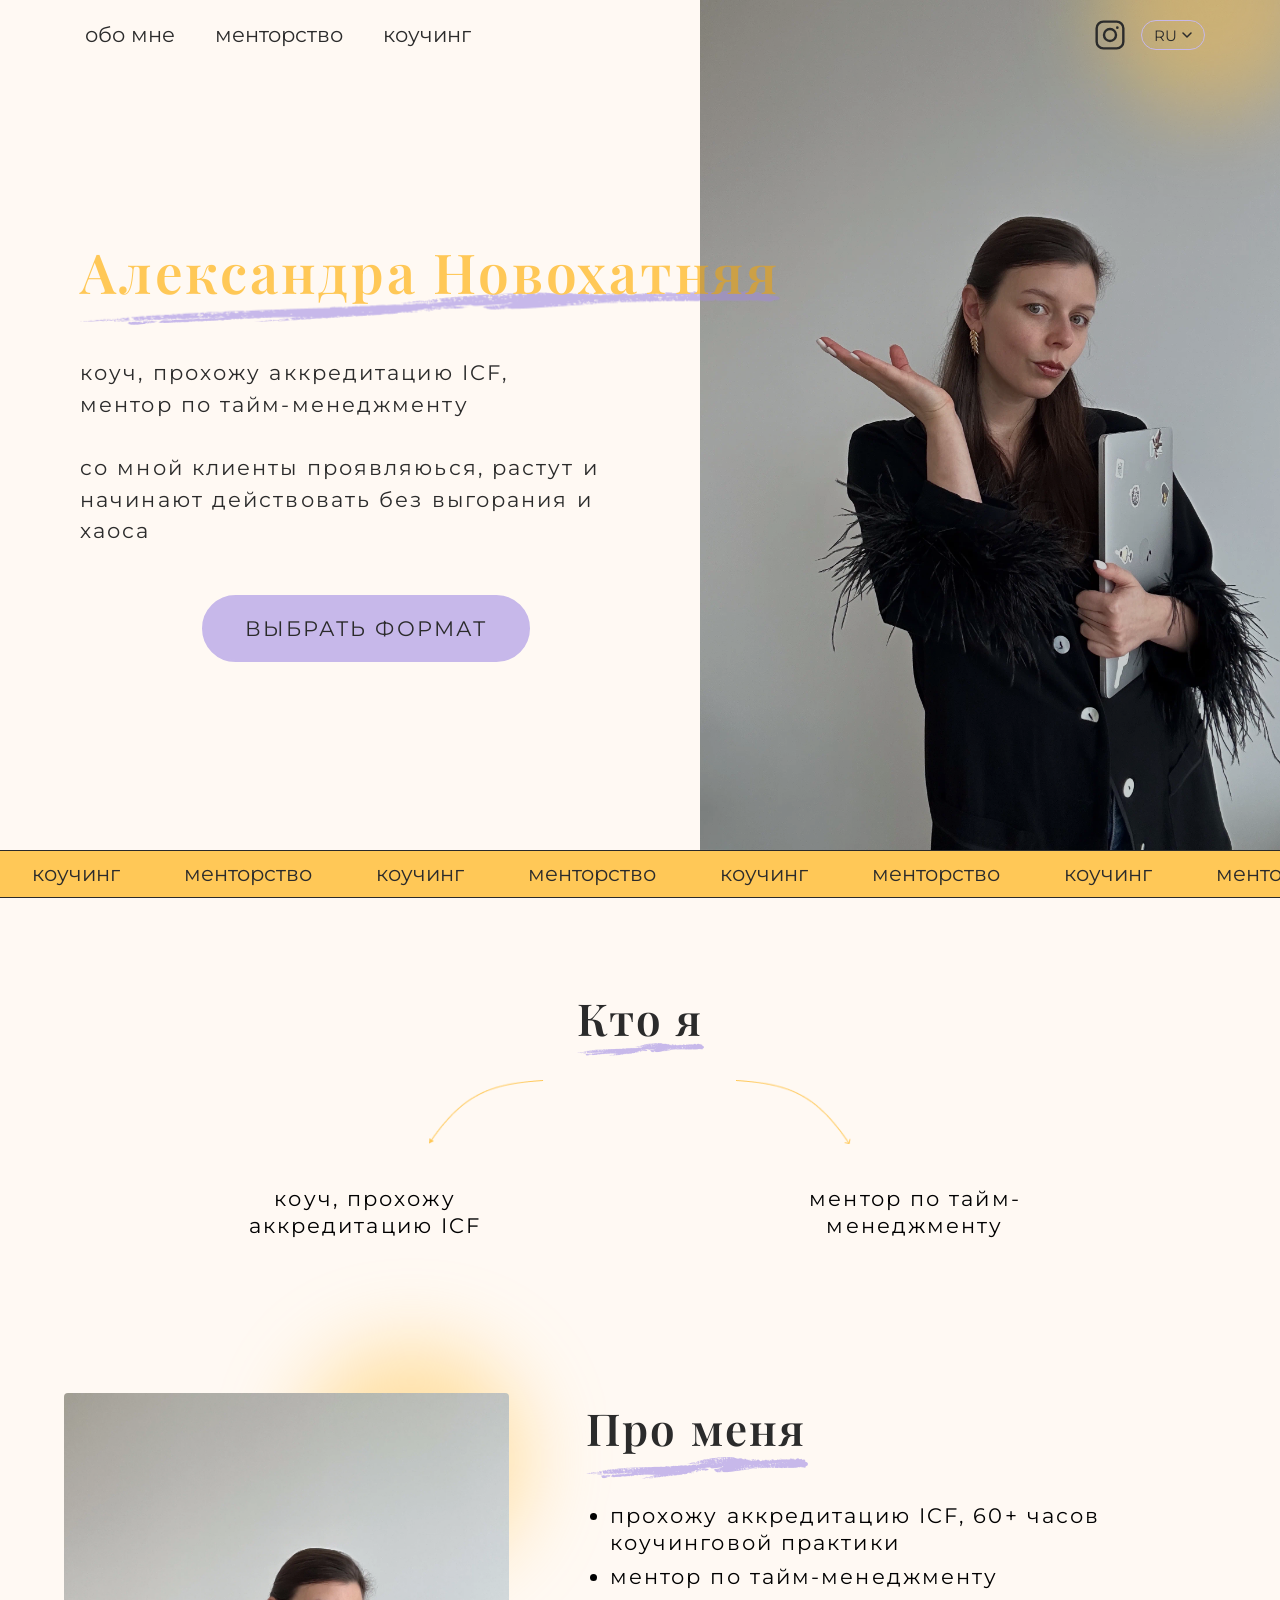
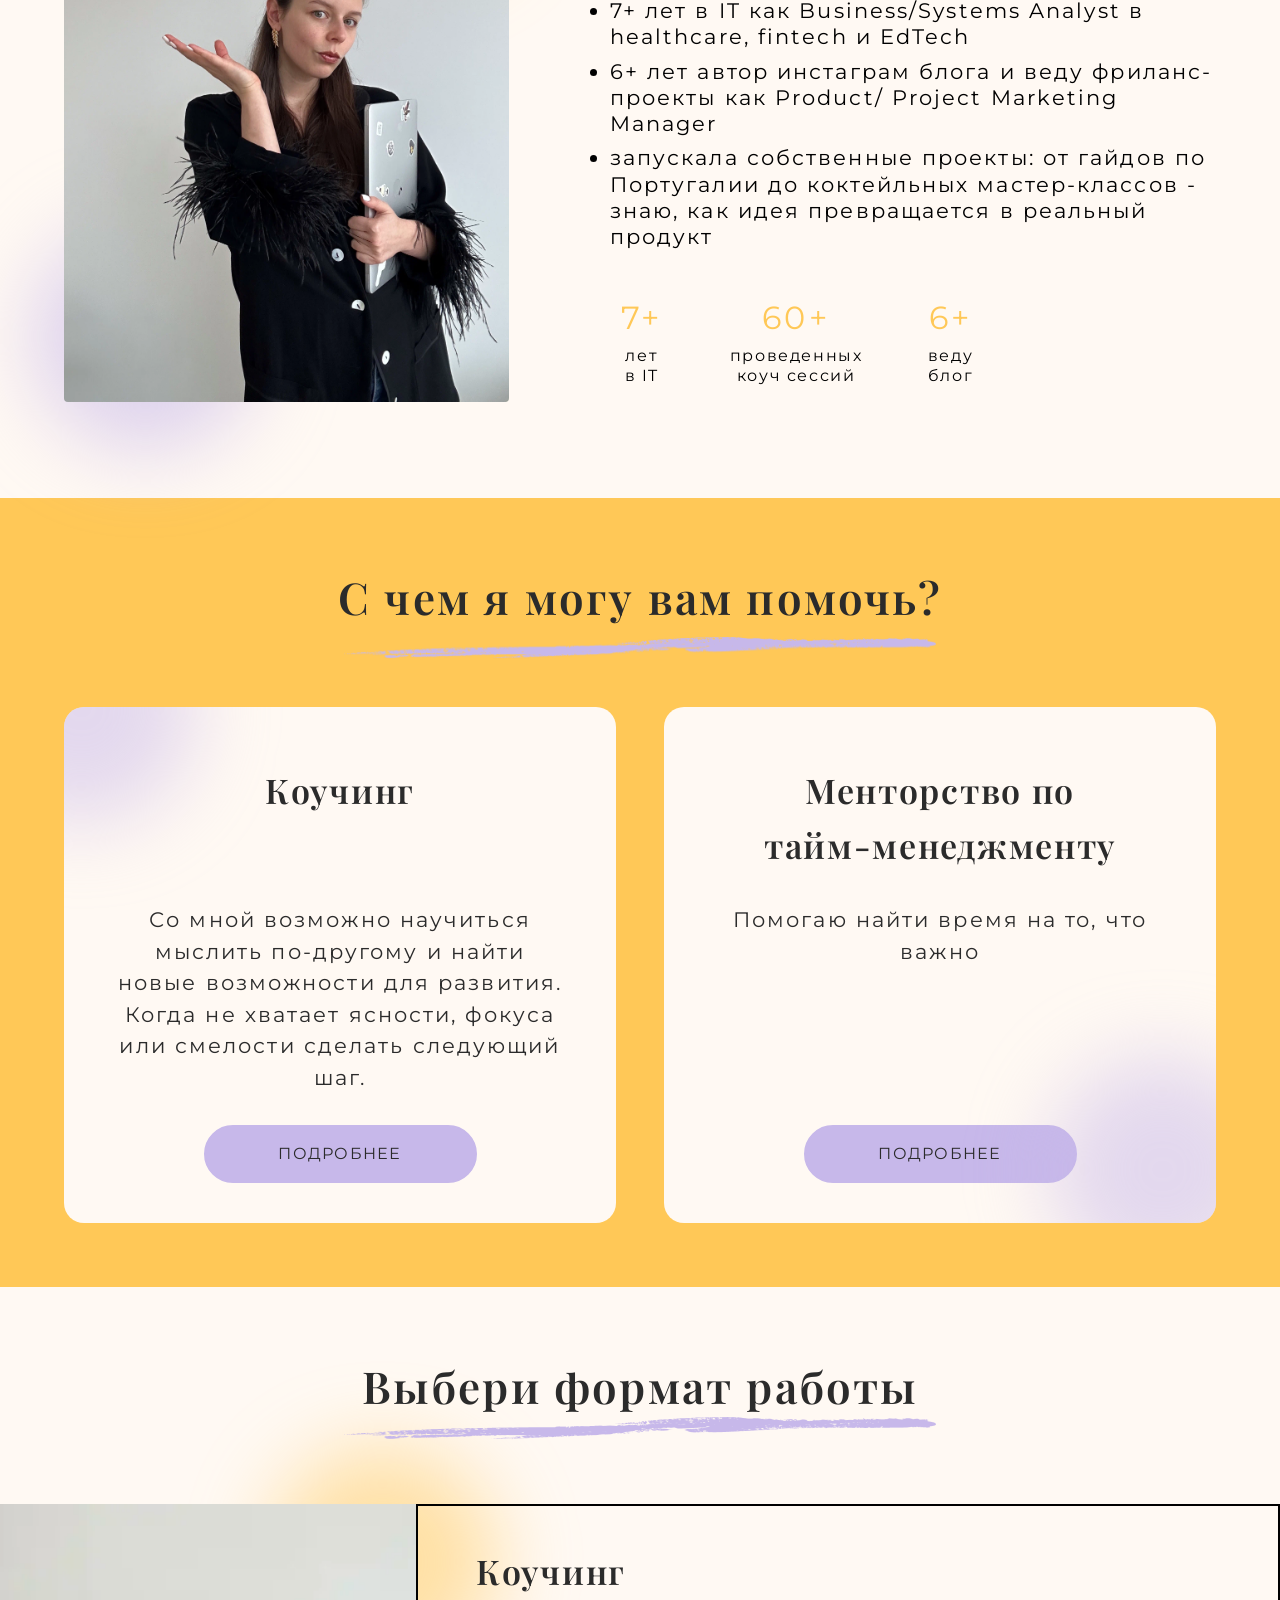
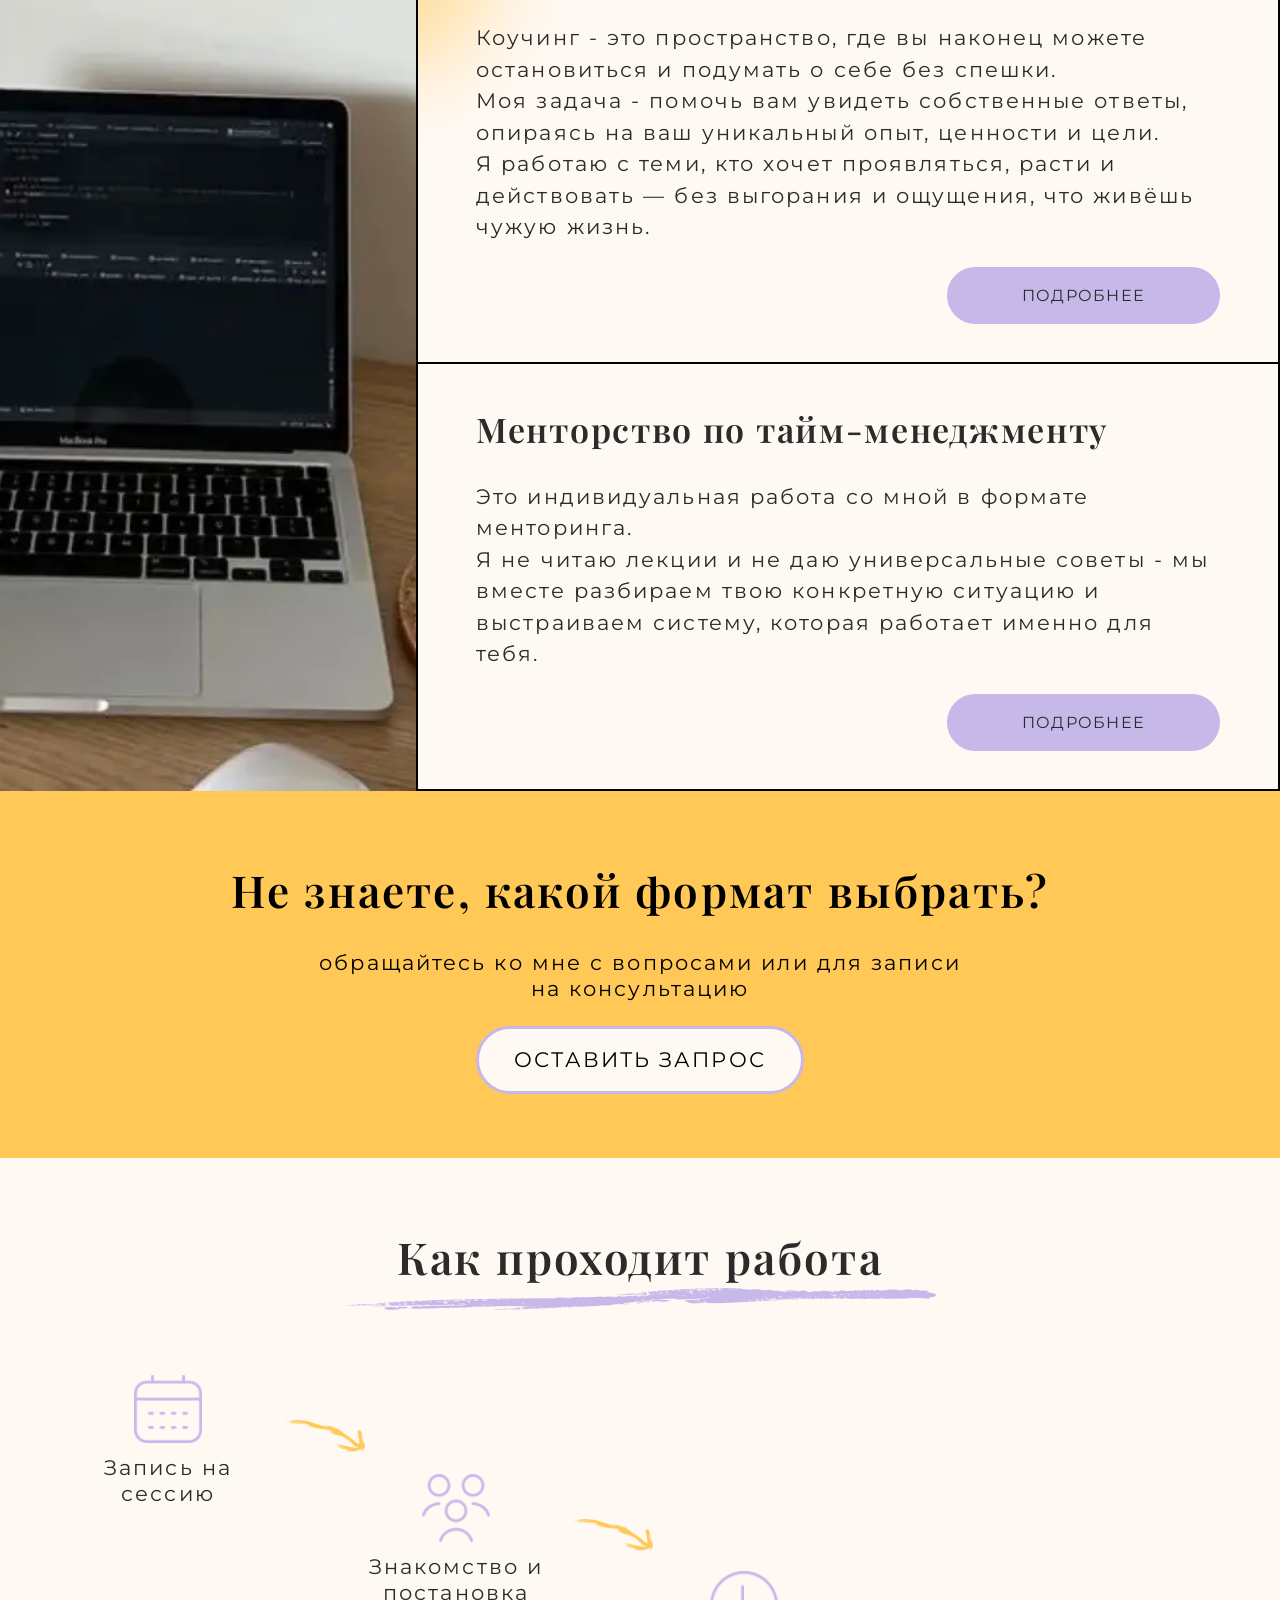
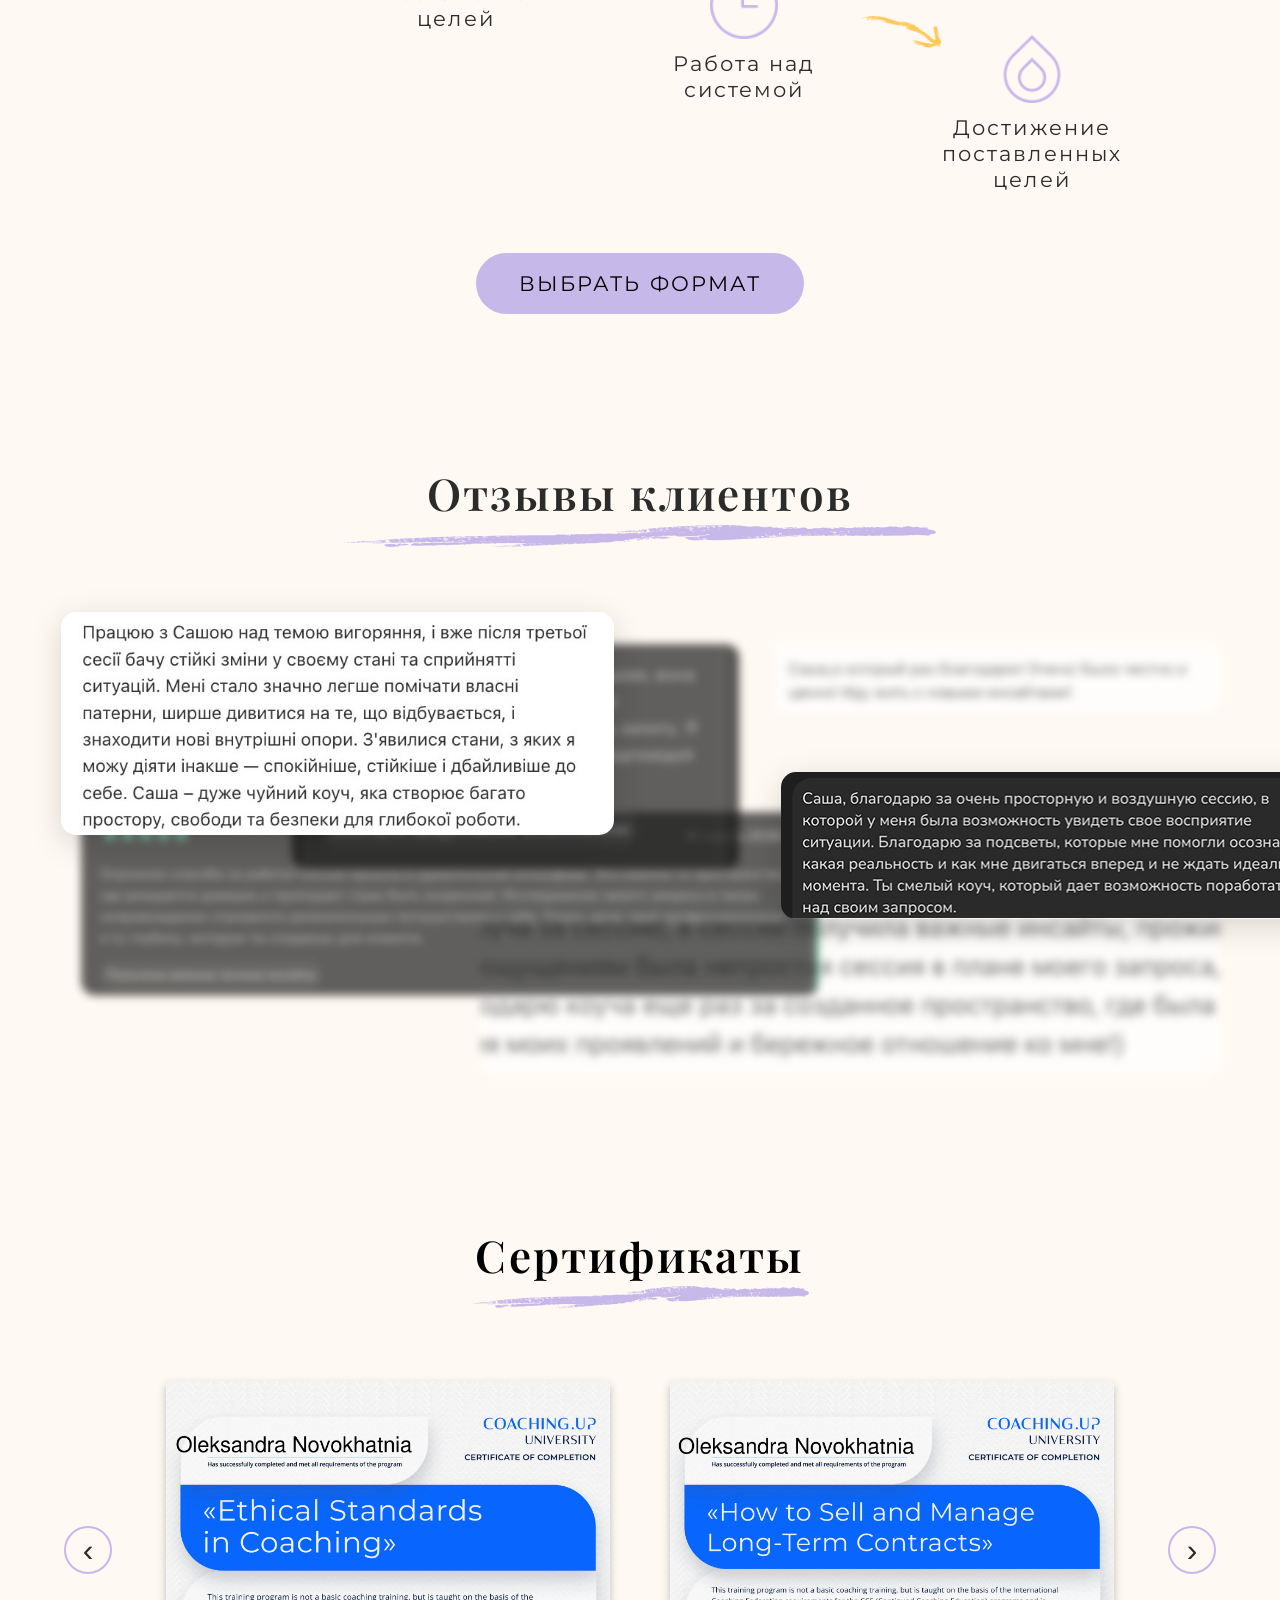
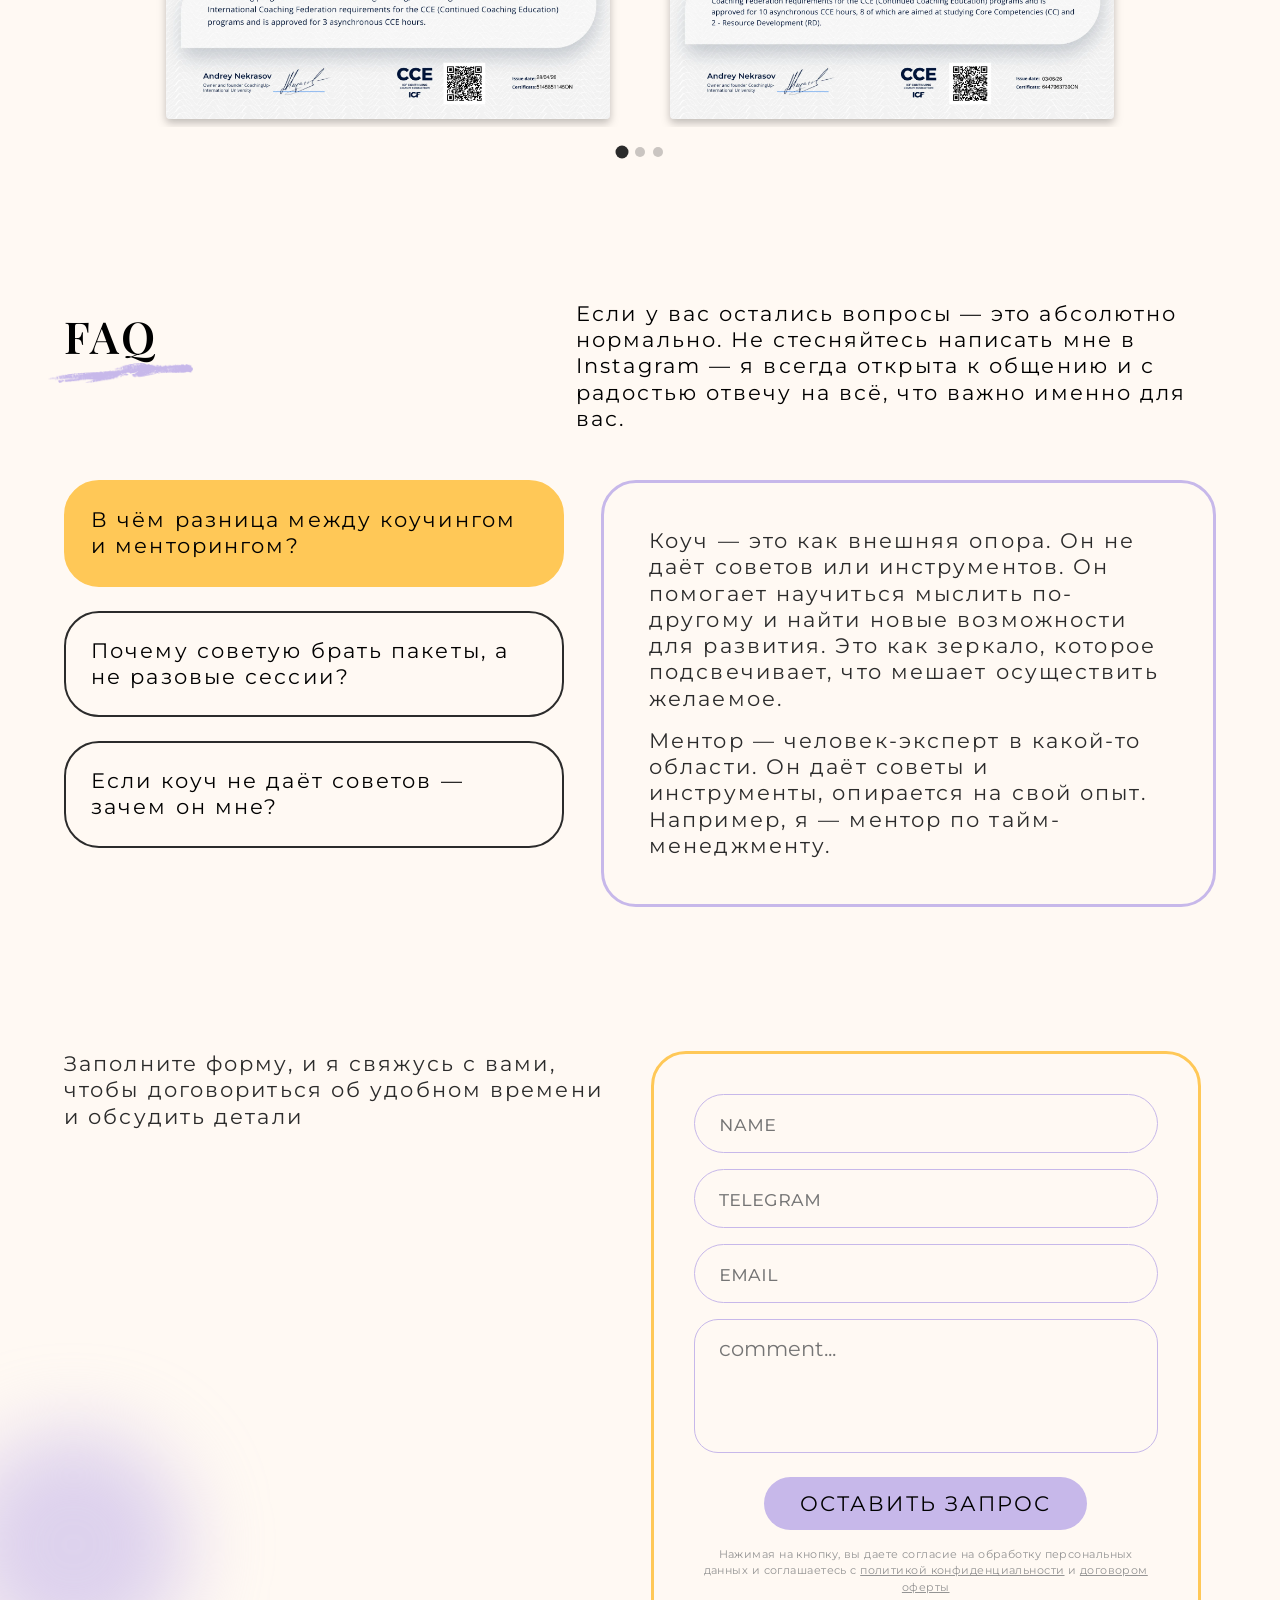
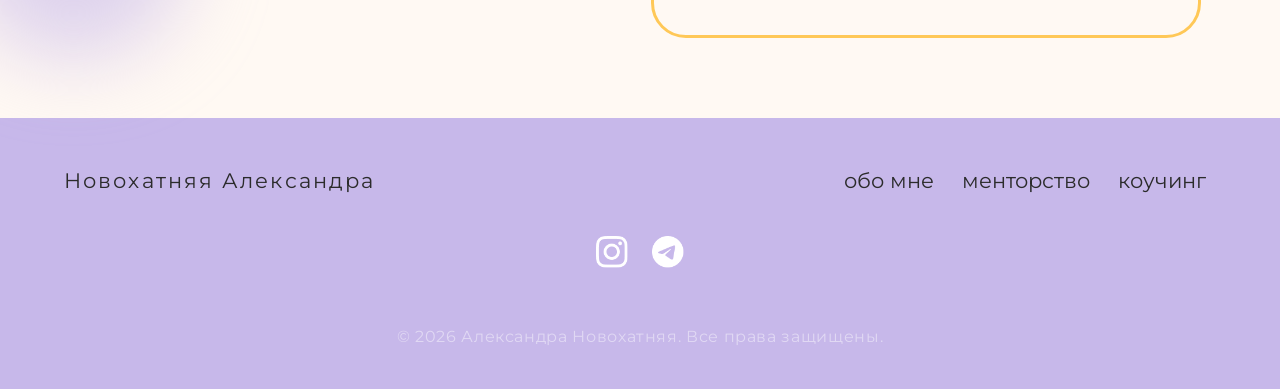
==== commit 0f58e1dd: "Update index.html" ====
--- a/index.html
+++ b/index.html
@@ -247,7 +247,7 @@
          ============================== -->
     <section class="formats" id="formats" aria-labelledby="formats-title">
       <div class="formats__heading-wrap">
-        <h2 class="formats__title" id="formats-title">Вибери формат роботы</h2>
+        <h2 class="formats__title" id="formats-title">Выбери формат работы</h2>
         <img src="assets/Vector_21.png" alt="" class="formats__title-vector" aria-hidden="true" />
       </div>
 
@@ -538,7 +538,7 @@
         чтобы договориться об удобном времени<br />
         и обсудить детали
       </p>
-      <form action="https://formspree.io/f/xaqzwknn" method="POST" class="contact__form-wrap">
+      <form action="https://formspree.io/f/xbdeoyad" method="POST" class="contact__form-wrap">
         <div class="contact__field">
           <input type="hidden" name="page_url" id="page-url"/>
           <script>
@@ -552,6 +552,7 @@
             placeholder="name"
             class="contact__input"
             autocomplete="name"
+            required
           />
         </div>
         <div class="contact__field">
@@ -563,6 +564,7 @@
             placeholder="telegram"
             class="contact__input"
             autocomplete="tel"
+            required
           />
         </div>
         <div class="contact__field">
@@ -574,6 +576,7 @@
             placeholder="email"
             class="contact__input"
             autocomplete="email"
+            required
           />
         </div>
         <div class="contact__field">
@@ -587,7 +590,7 @@
           ></textarea>
         </div>
         <button type="submit" class="btn contact__submit">оставить запрос</button>
-        <p class="contact__privacy">Нажимая на кнопку, вы даете согласие на обработку персональных данных и соглашаетесь c <a href="/privacy-policy.html" style="text-decoration: underline;">политикой конфиденциальности</a> и <a href="/orerta.html" style="text-decoration: underline;">договором оферты</a></p>
+        <p class="contact__privacy">Нажимая на кнопку, вы даете согласие на обработку персональных данных и соглашаетесь c <a href="/privacy-policy" style="text-decoration: underline;">политикой конфиденциальности</a> и <a href="/oferta" style="text-decoration: underline;">договором оферты</a></p>
       </form>
     </section>
 
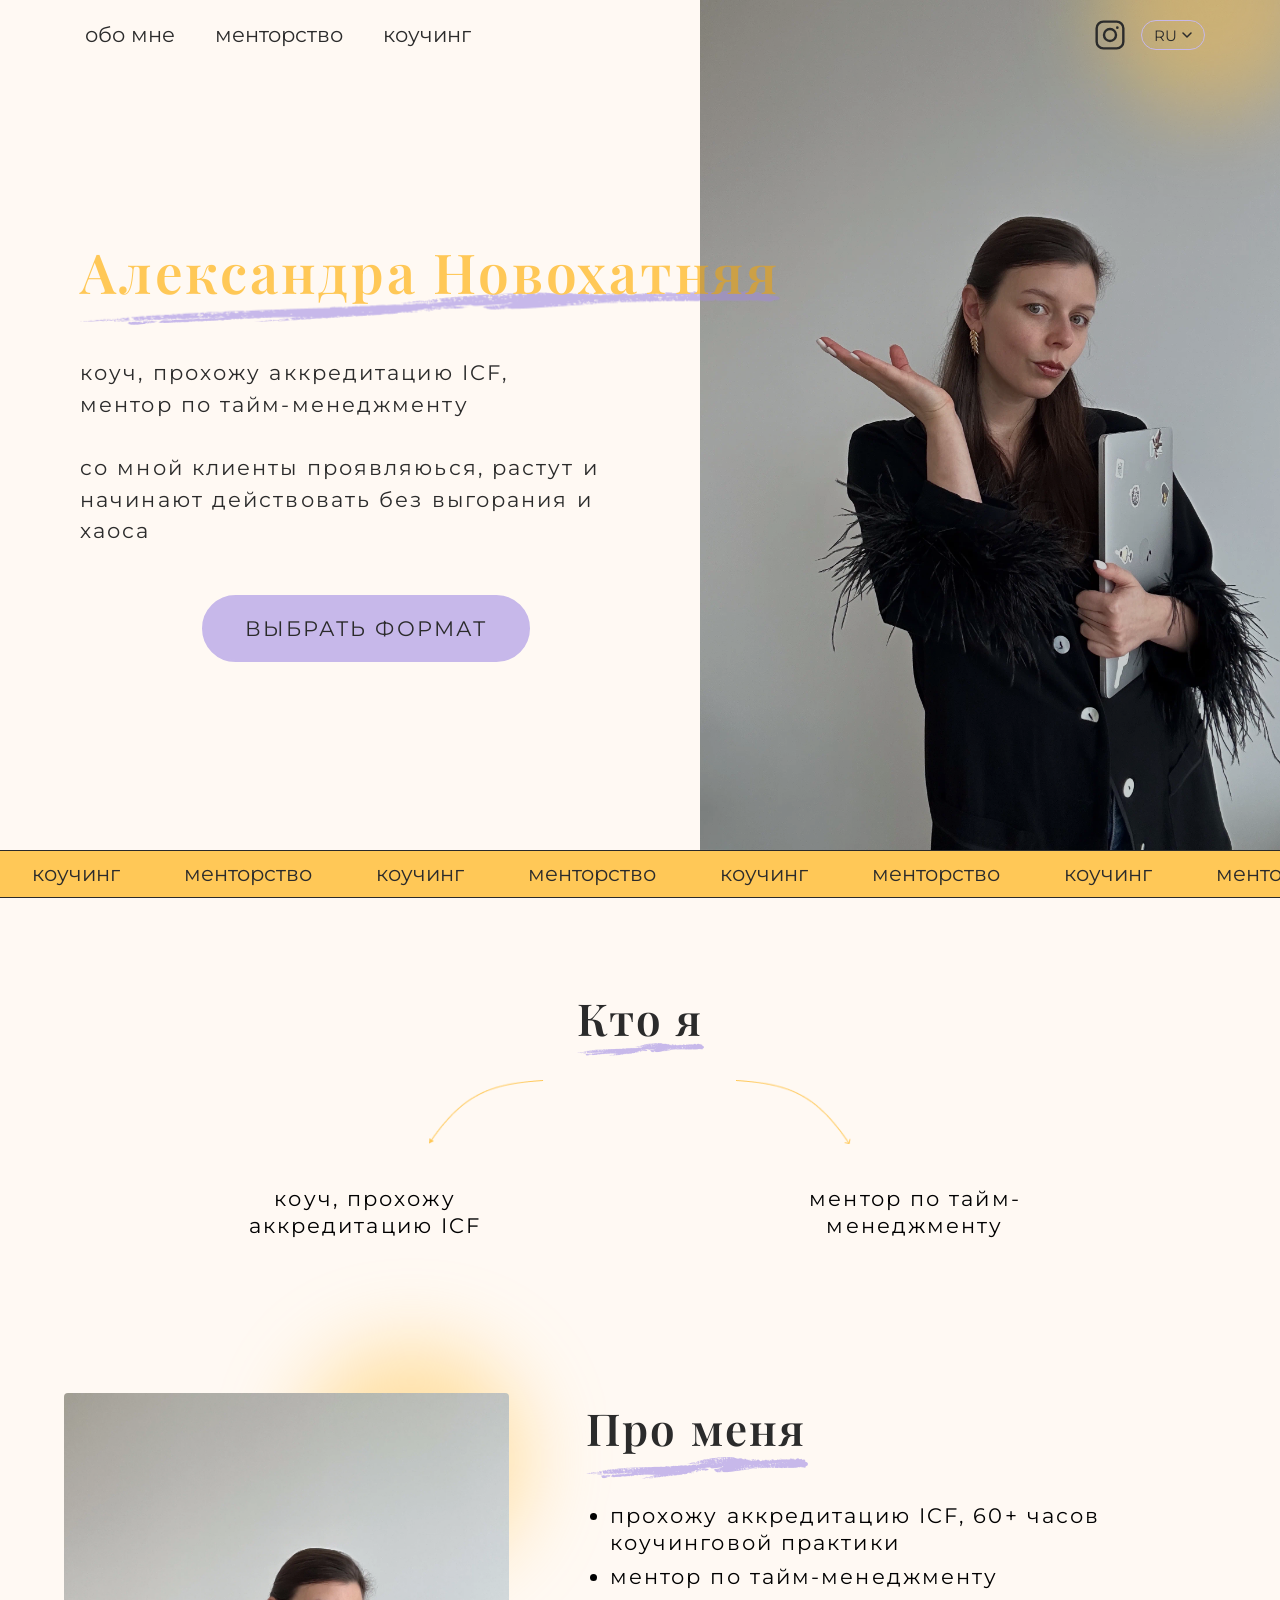
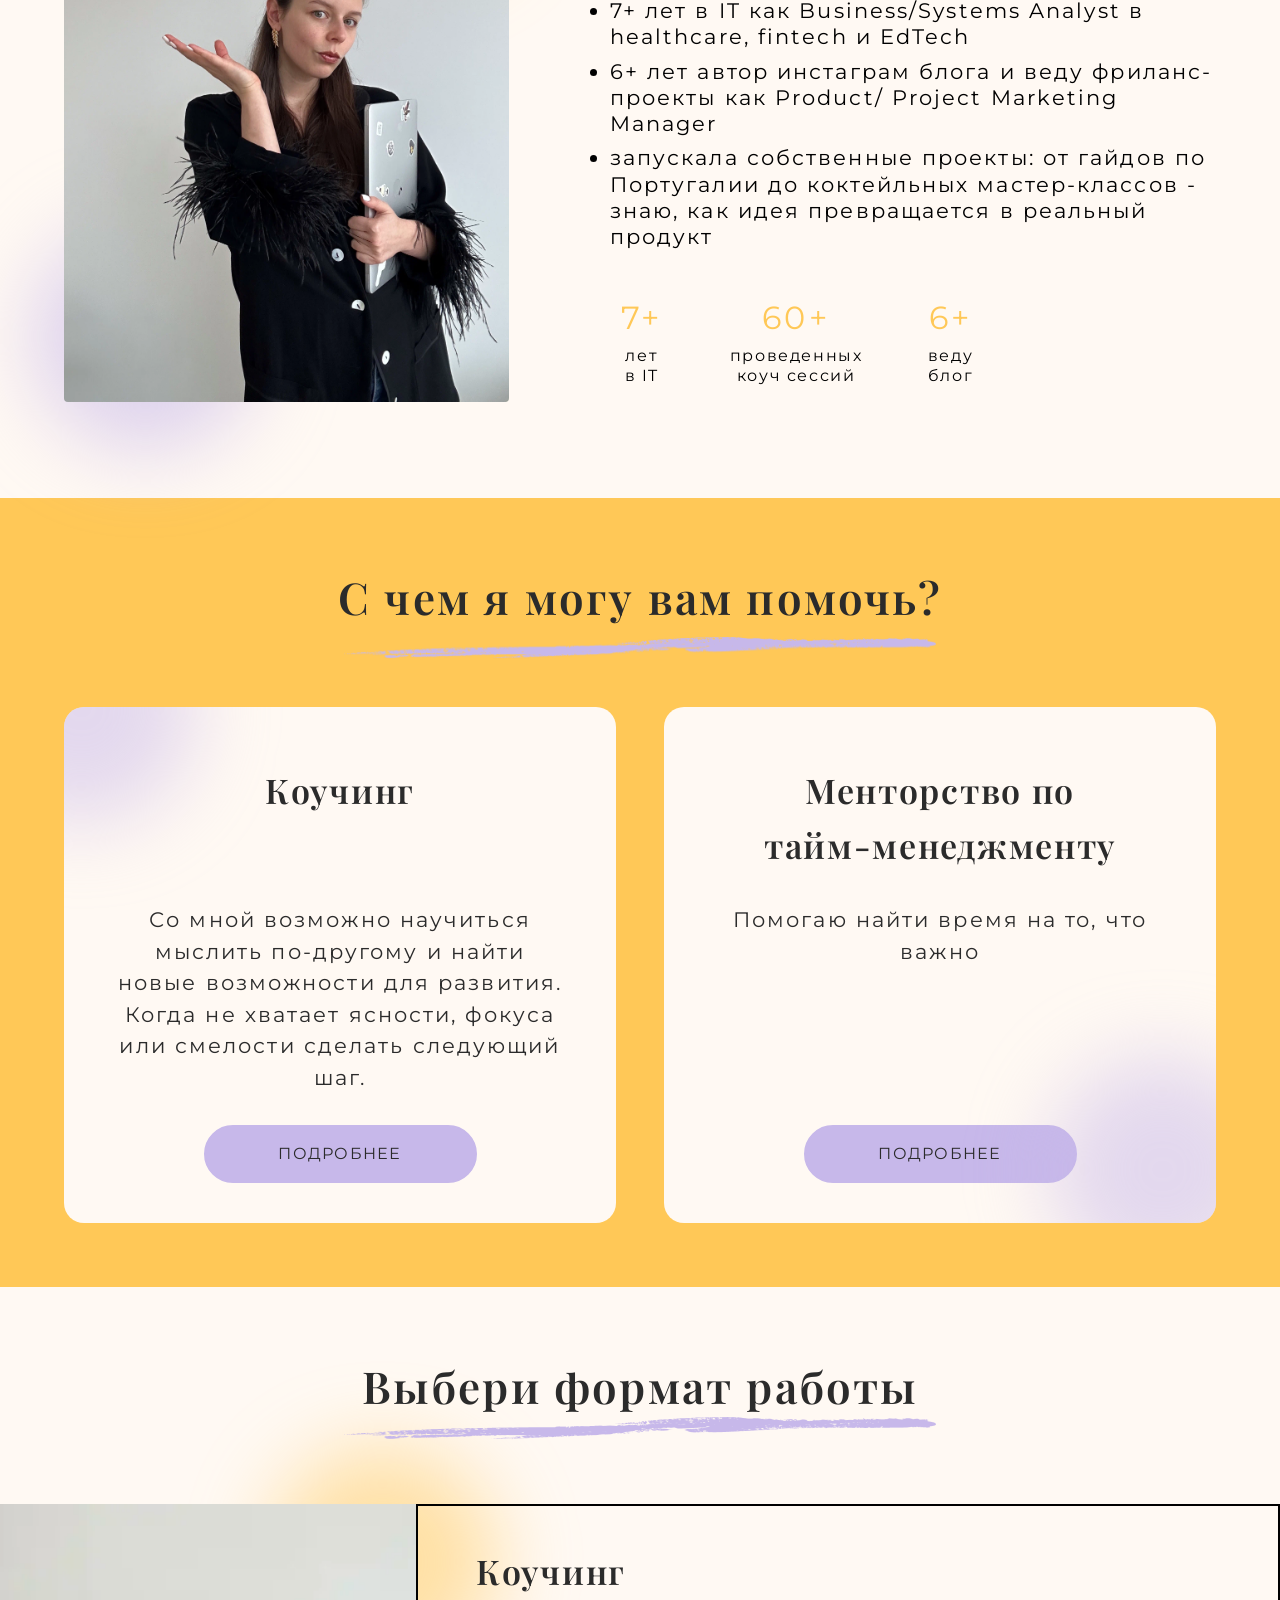
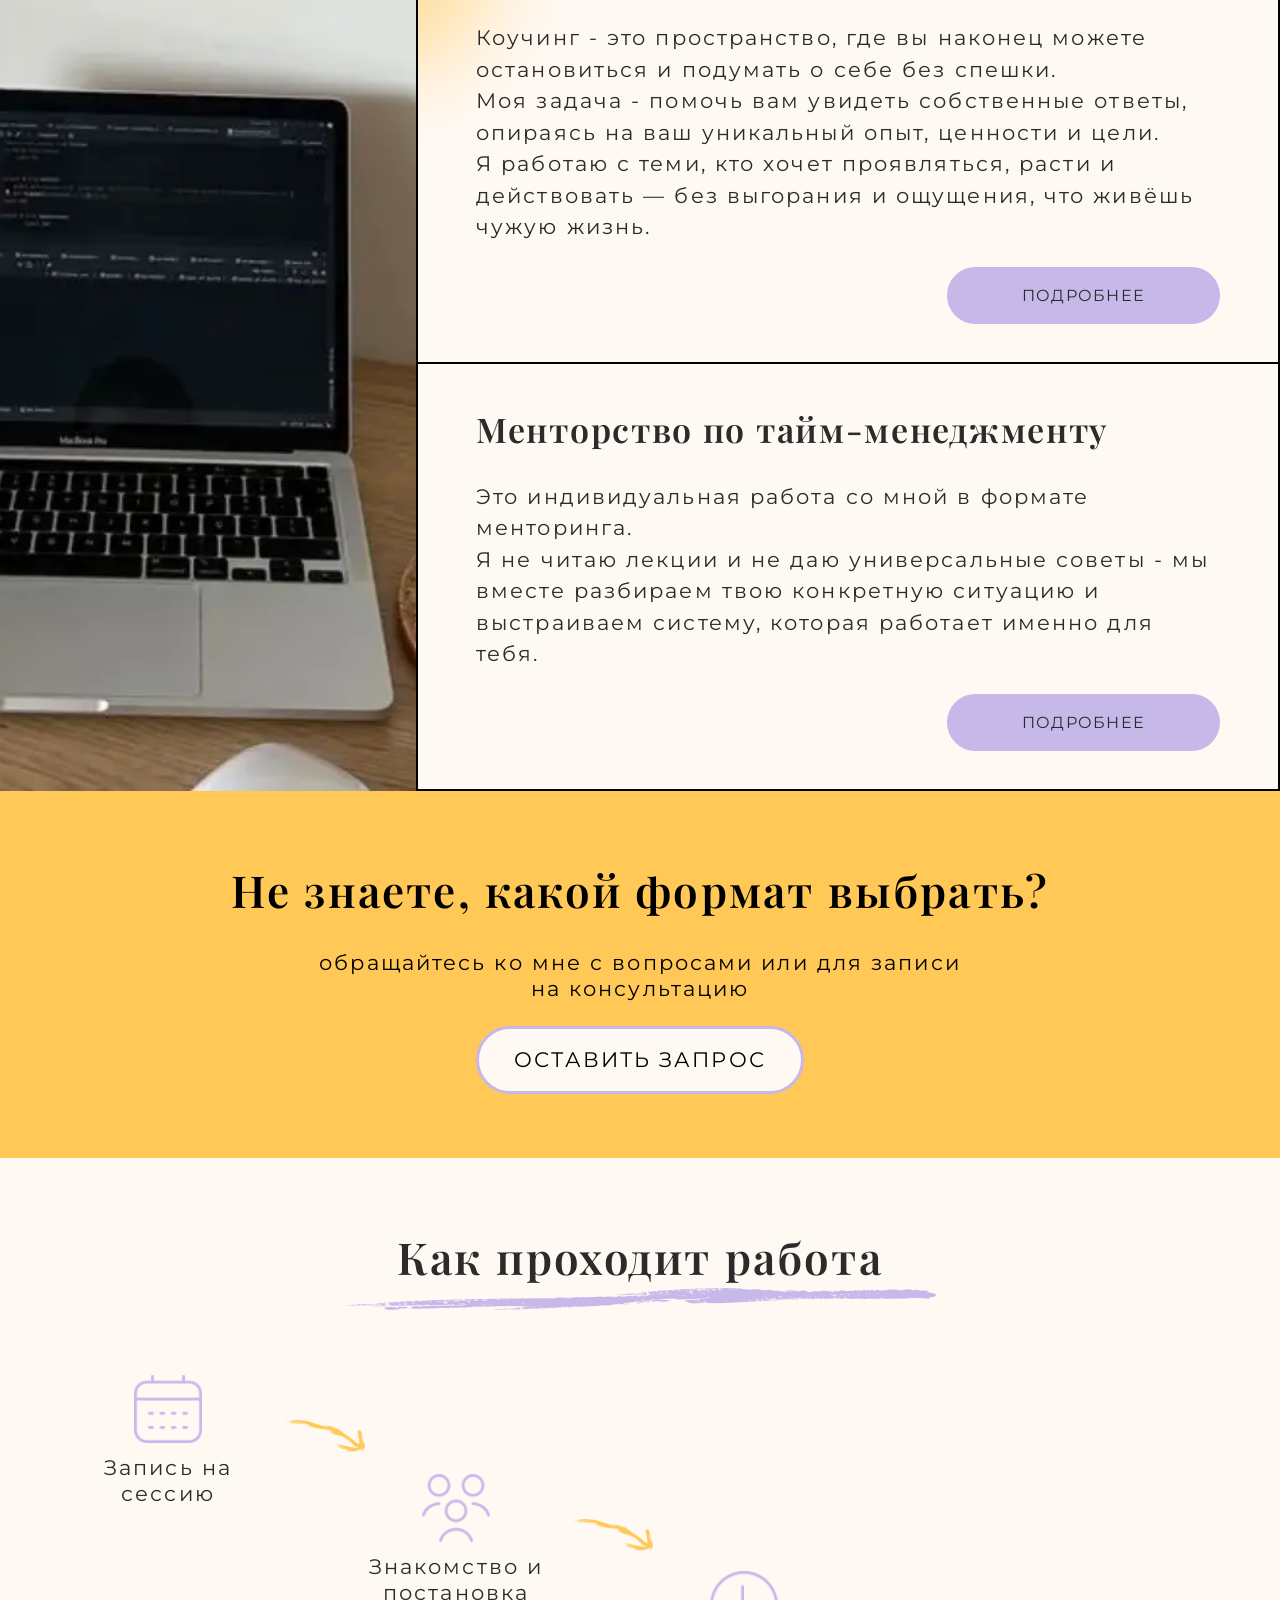
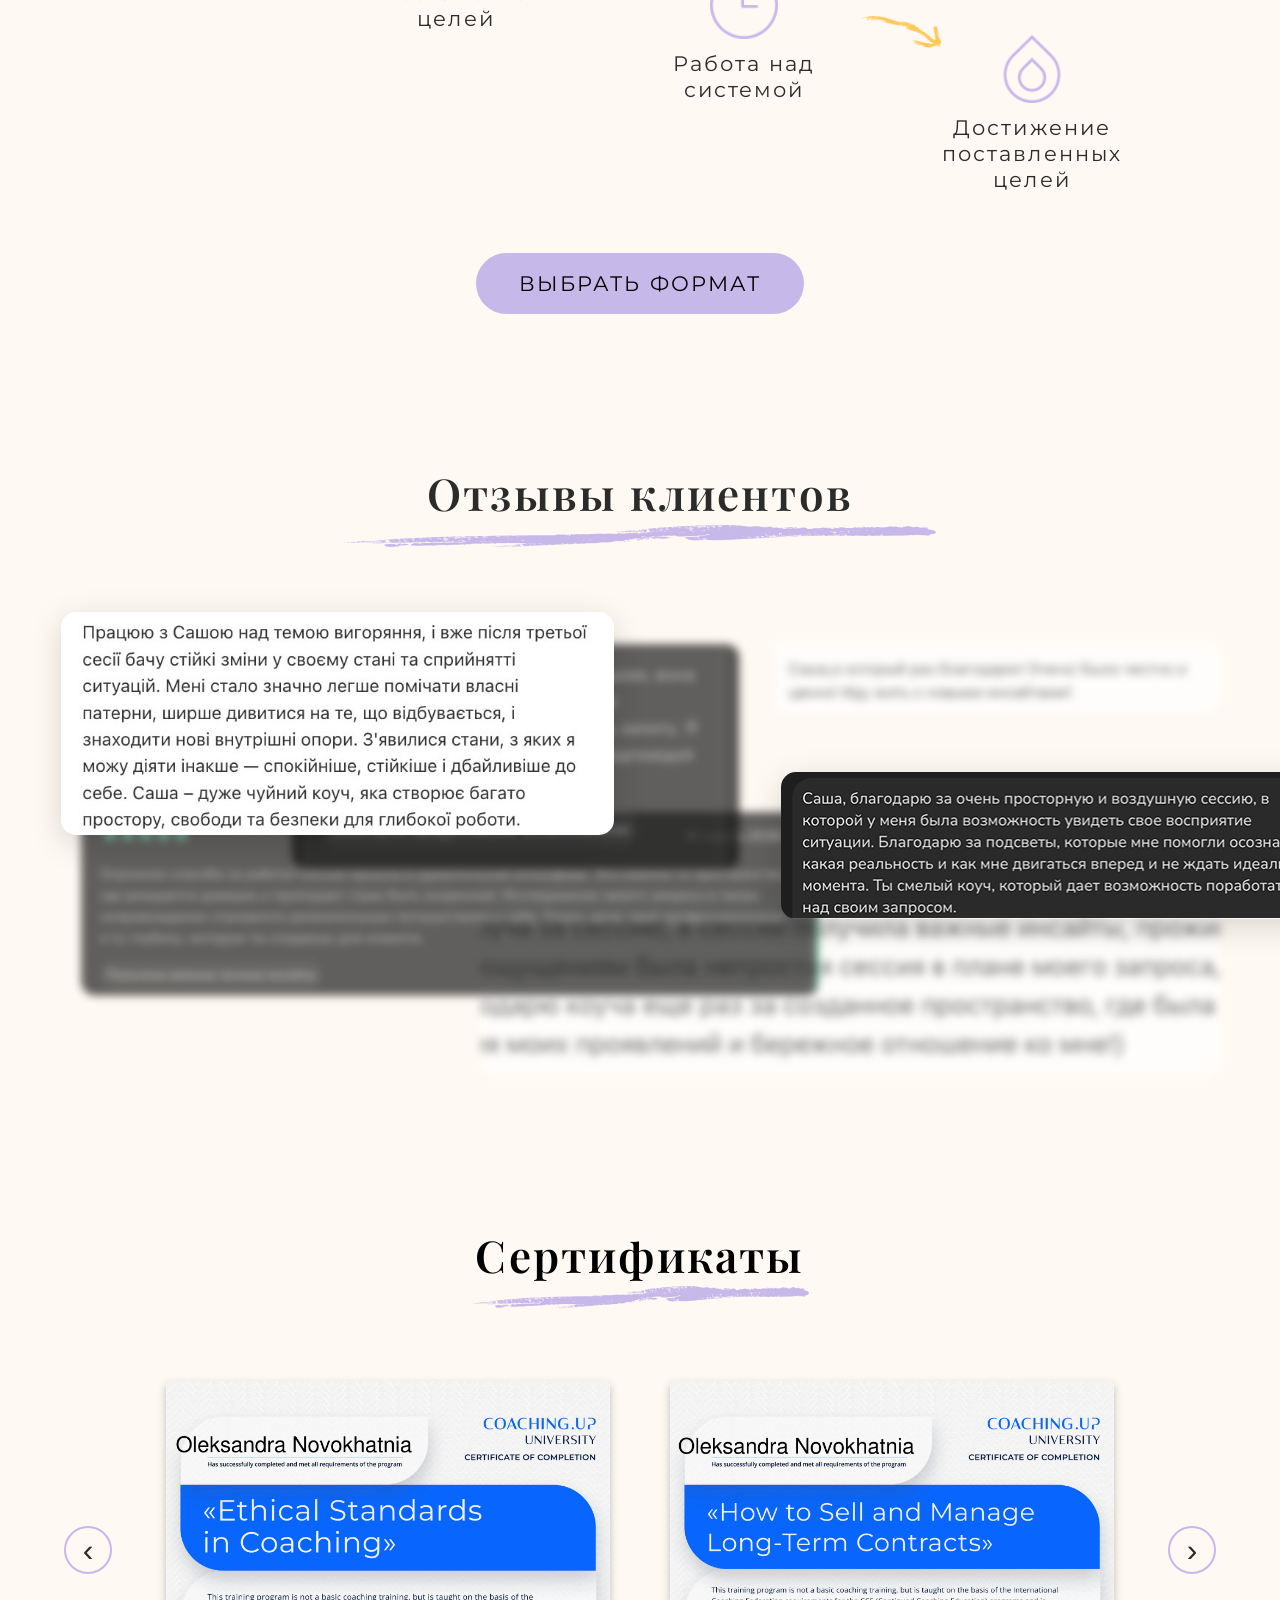
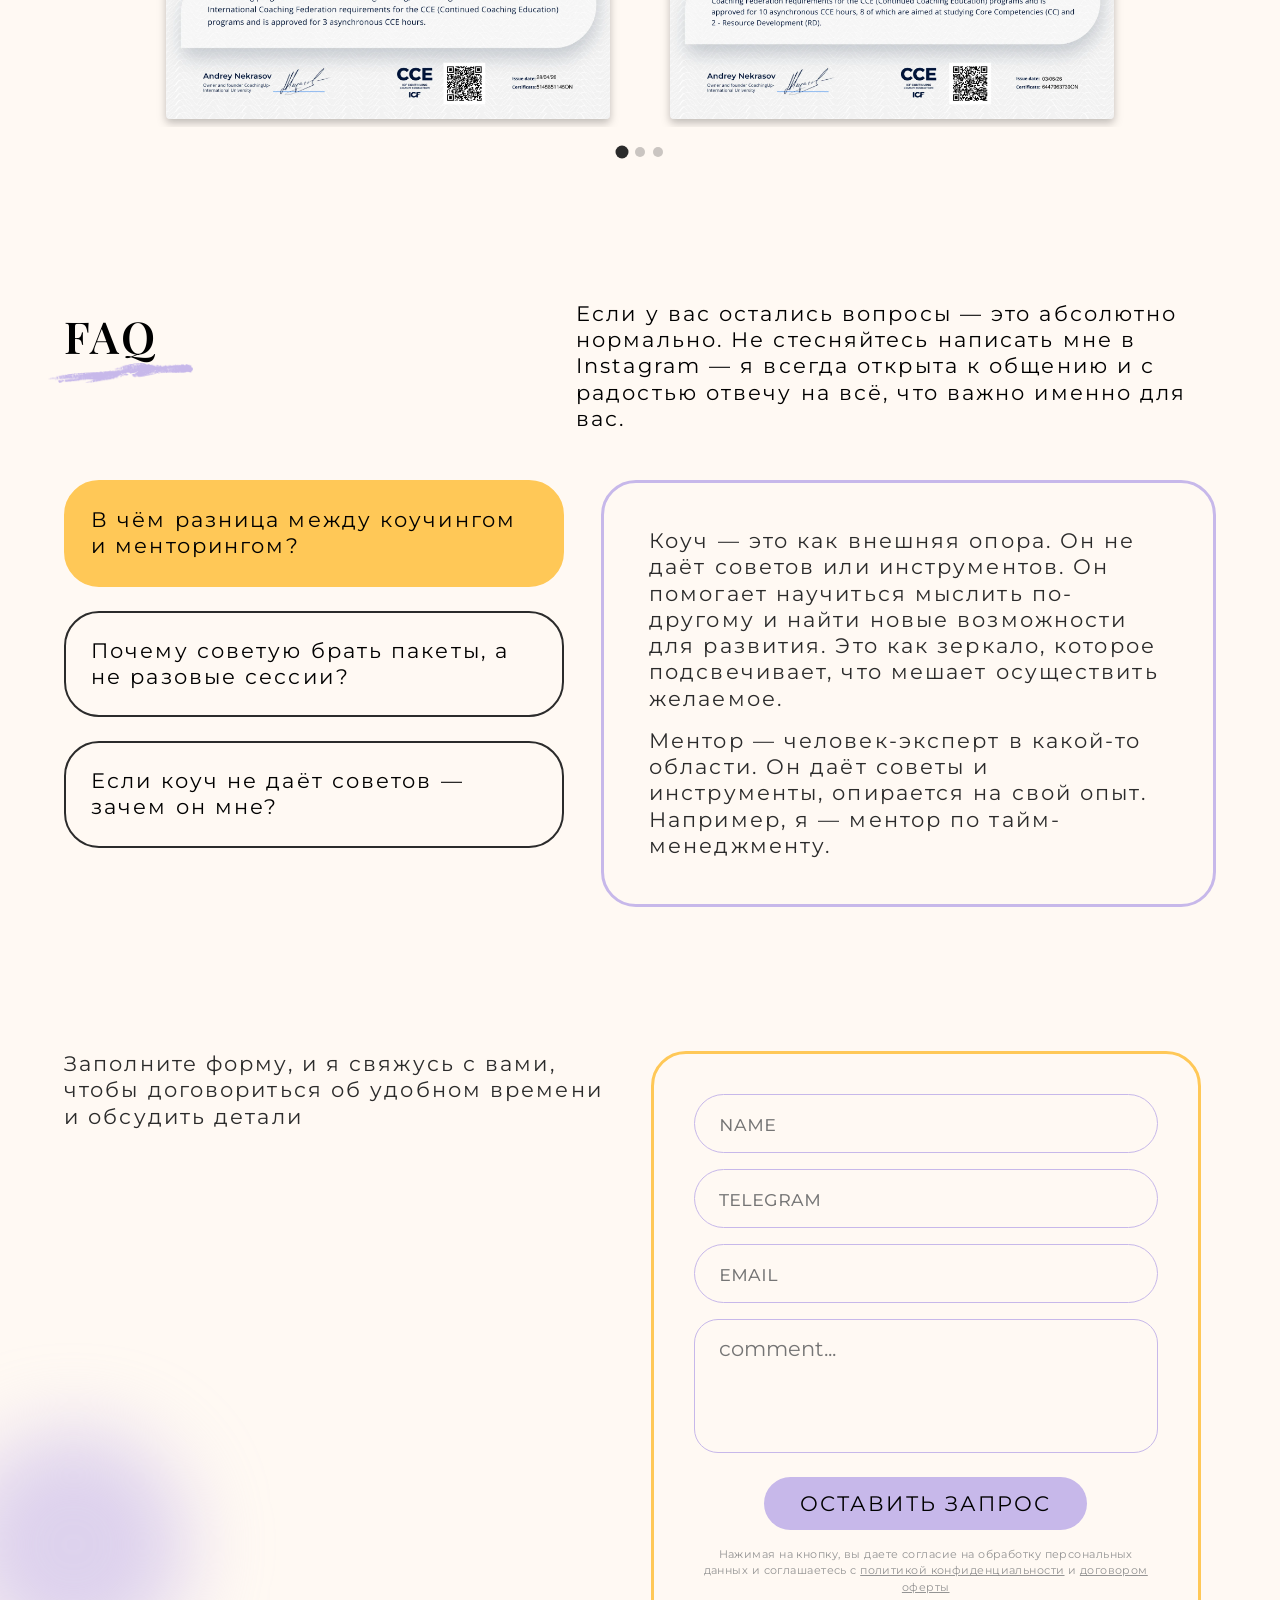
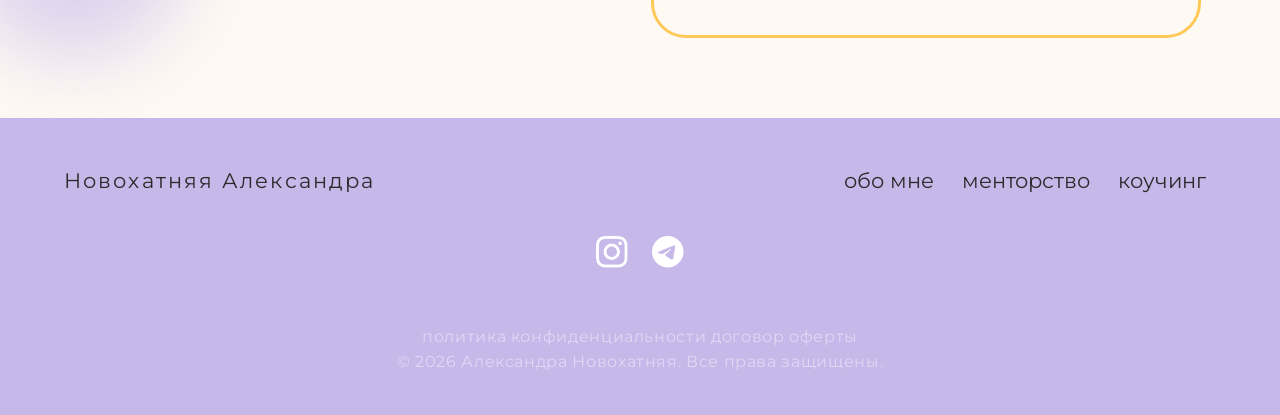
==== commit fa06aa98: "Update index.html" ====
--- a/index.html
+++ b/index.html
@@ -590,7 +590,7 @@
           ></textarea>
         </div>
         <button type="submit" class="btn contact__submit">оставить запрос</button>
-        <p class="contact__privacy">Нажимая на кнопку, вы даете согласие на обработку персональных данных и соглашаетесь c <a href="/privacy-policy" style="text-decoration: underline;">политикой конфиденциальности</a> и <a href="/oferta" style="text-decoration: underline;">договором оферты</a></p>
+        <p class="contact__privacy">Нажимая на кнопку, вы даете согласие на обработку персональных данных и соглашаетесь c <a href="privacy-policy" style="text-decoration: underline;">политикой конфиденциальности</a> и <a href="oferta" style="text-decoration: underline;">договором оферты</a></p>
       </form>
     </section>
 
@@ -619,7 +619,13 @@
         <img src="assets/Social_Icons2.png" alt="" class="footer__social-icon" />
       </a>
     </div>
-        <p class="footer__bottom">© 2026 Александра Новохатняя. Все права защищены.</p>
+    <div class="footer__bottom">
+      <nav aria-label="Юридичні документи">
+        <a href="privacy-policy" class="footer__nav-link">политика конфиденциальности</a>
+        <a href="oferta" class="footer__nav-link">договор оферты</a>
+      </nav>
+      <p>© 2026 Александра Новохатняя. Все права защищены.</p>
+    </div>
   </footer>
 
   <script>
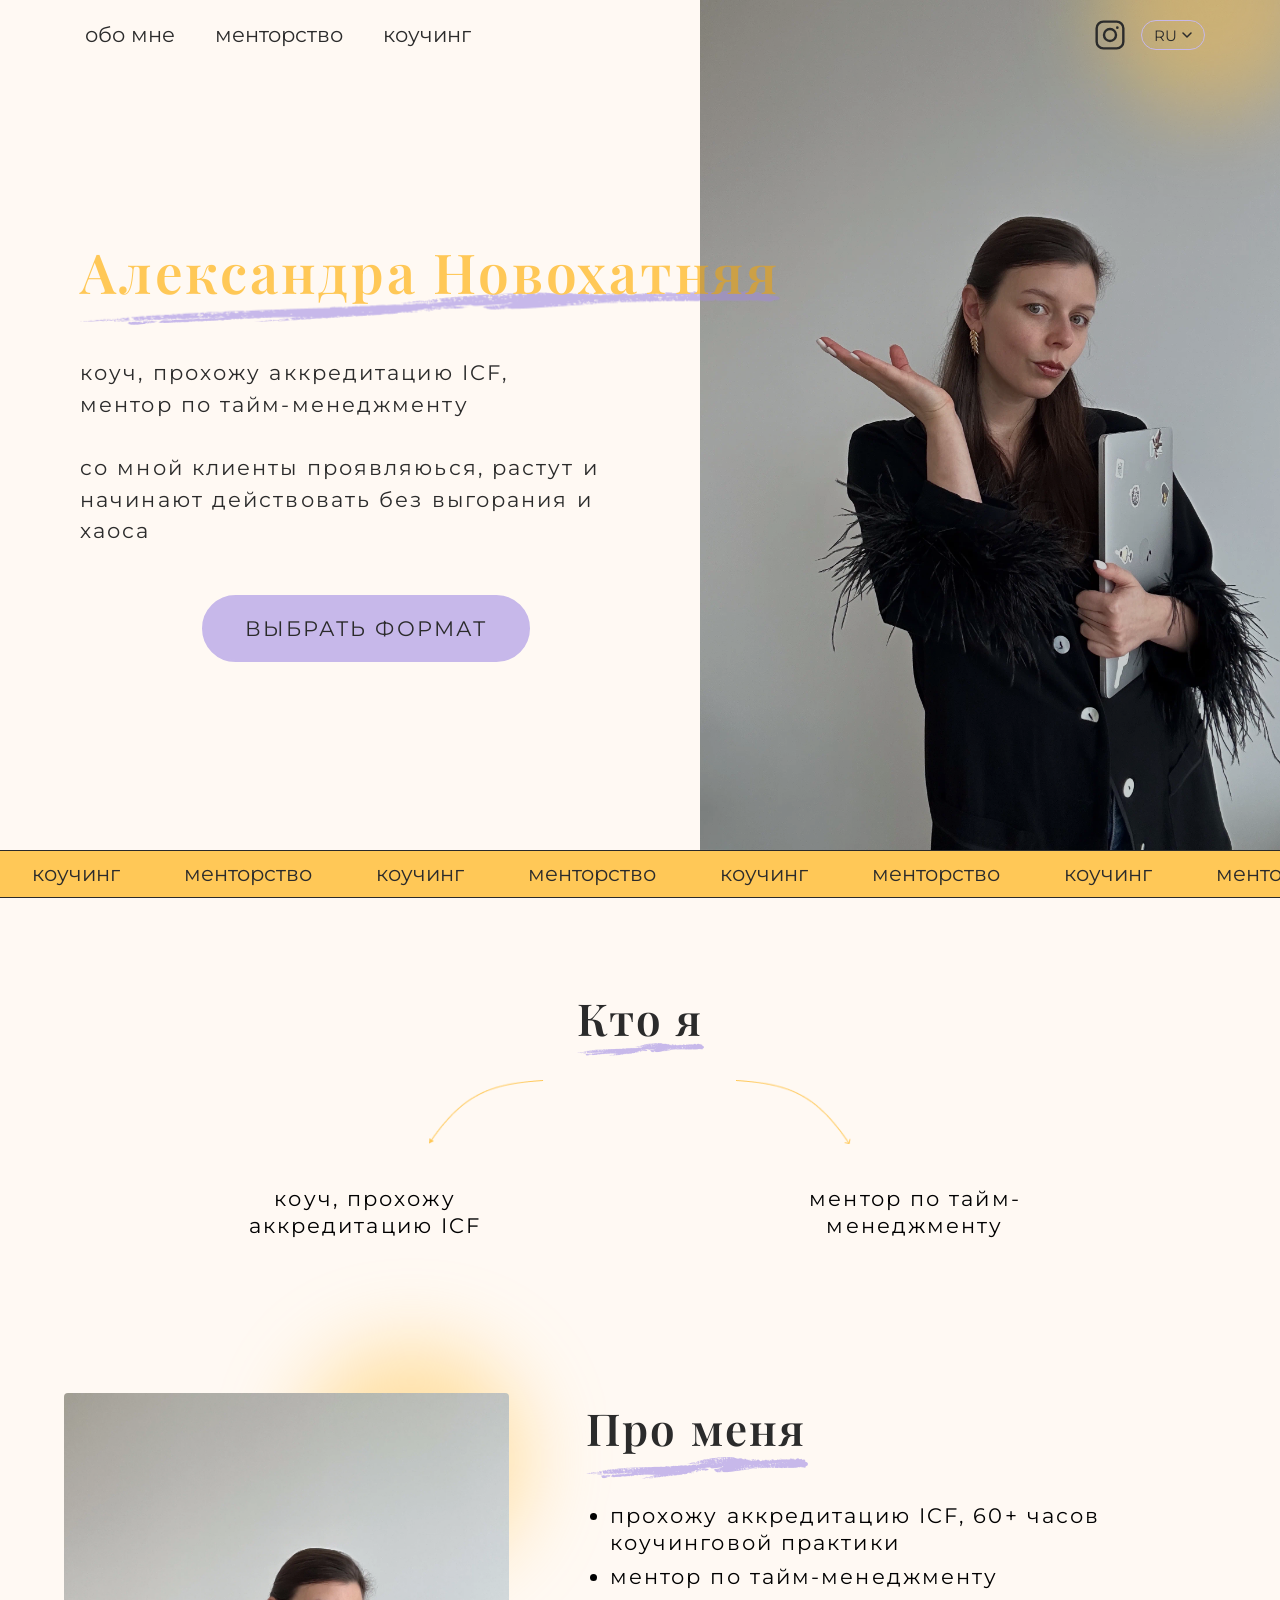
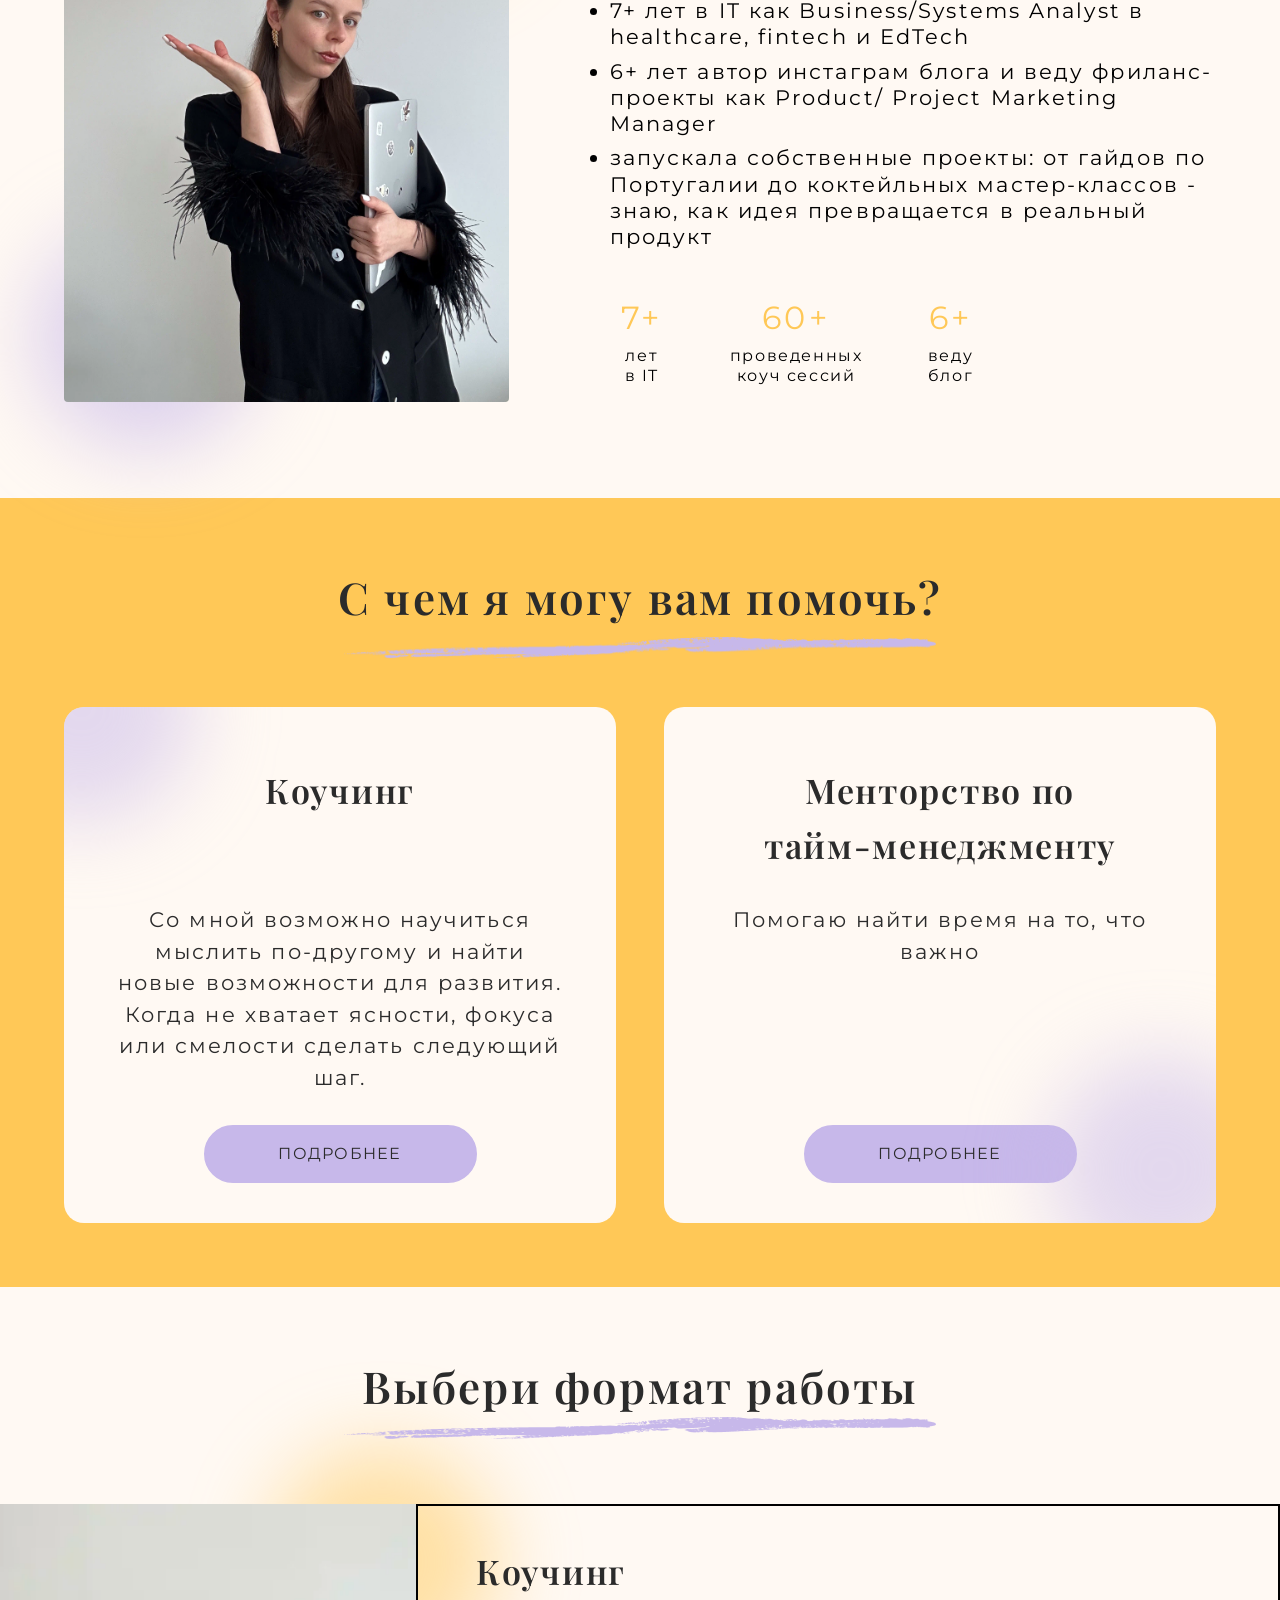
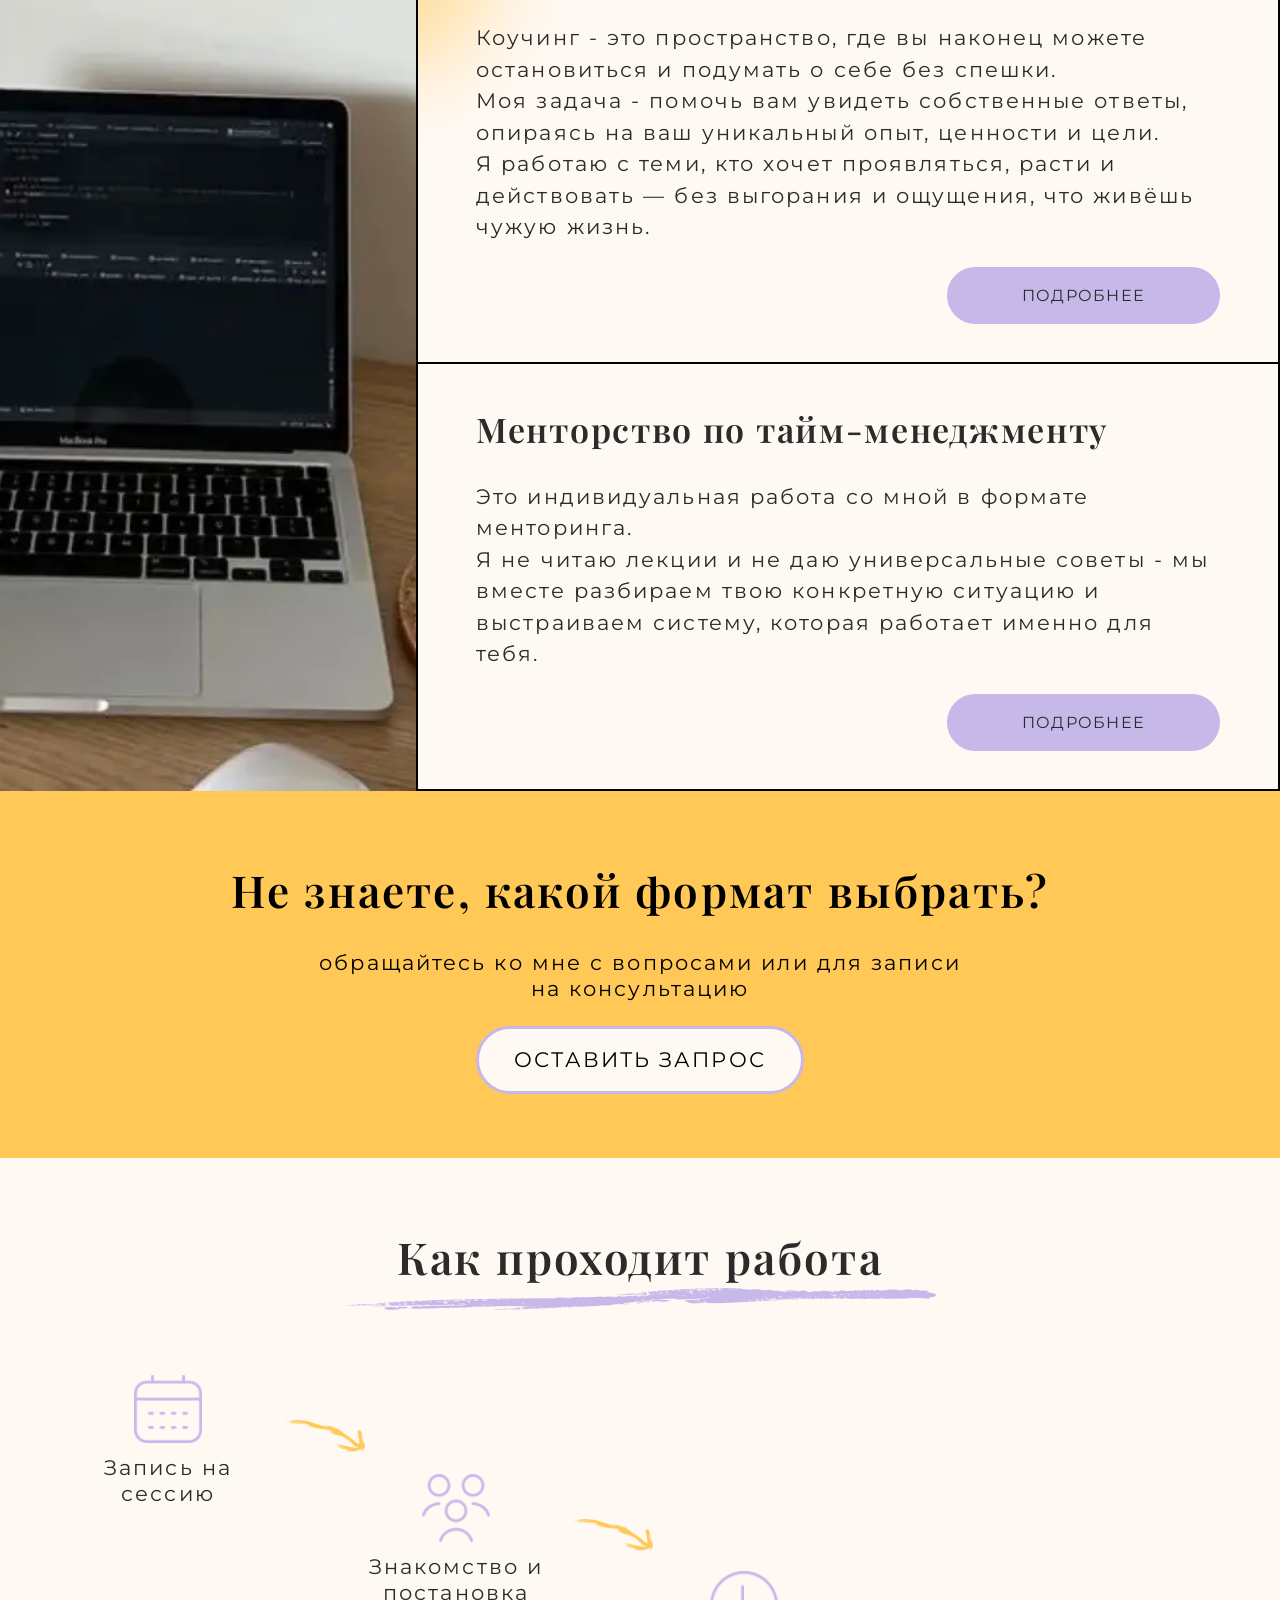
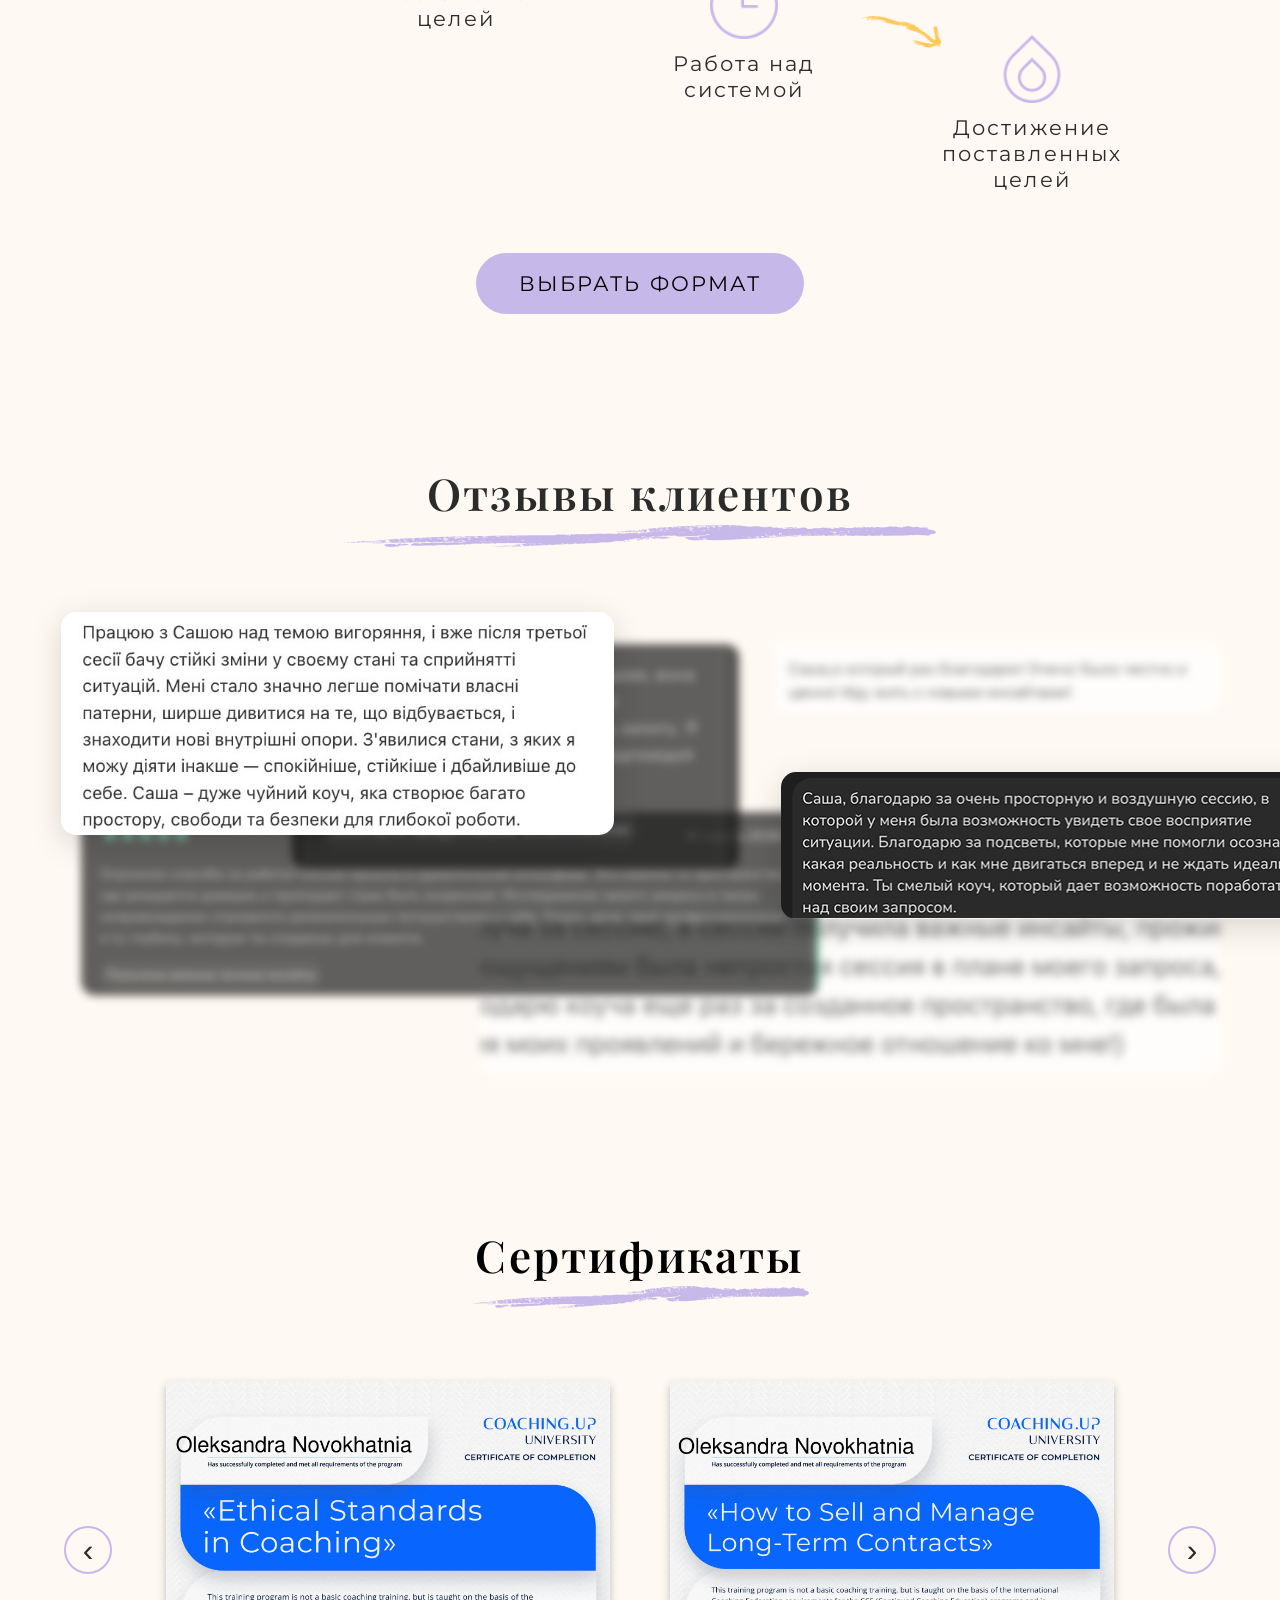
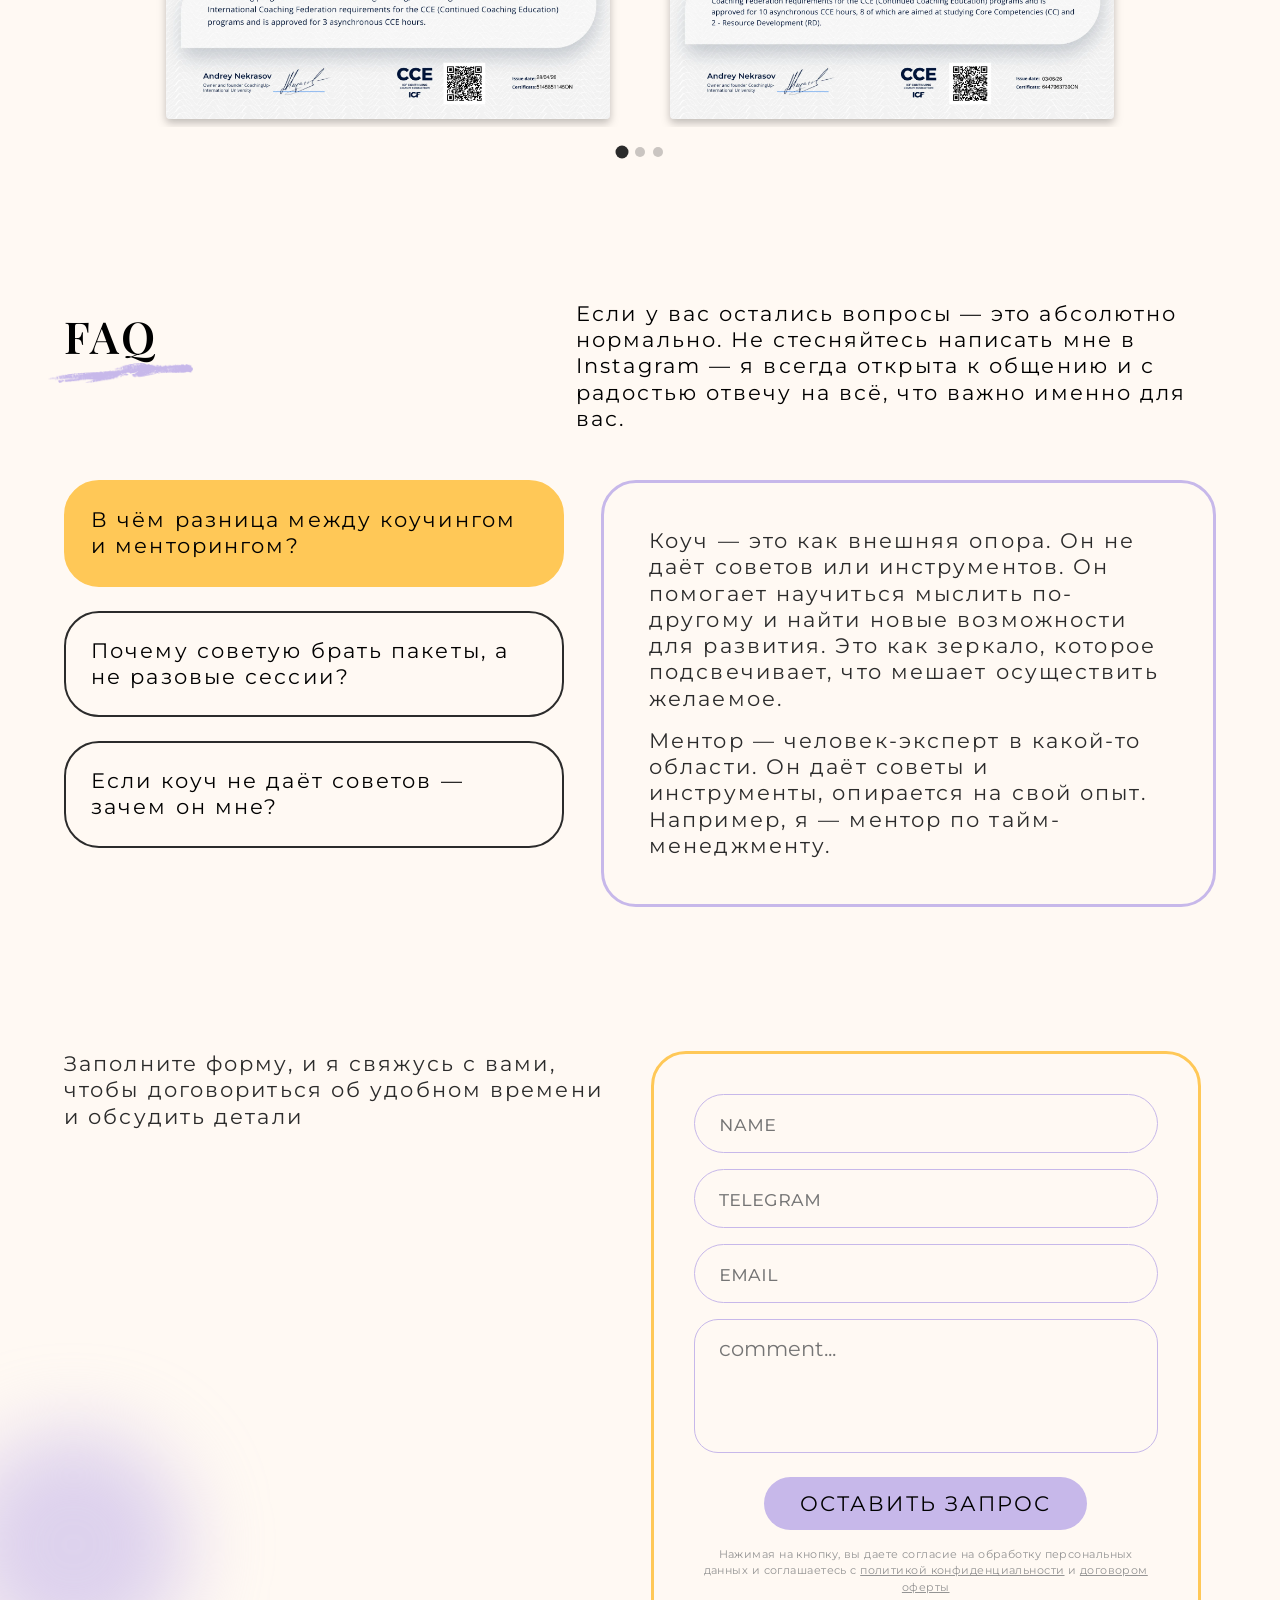
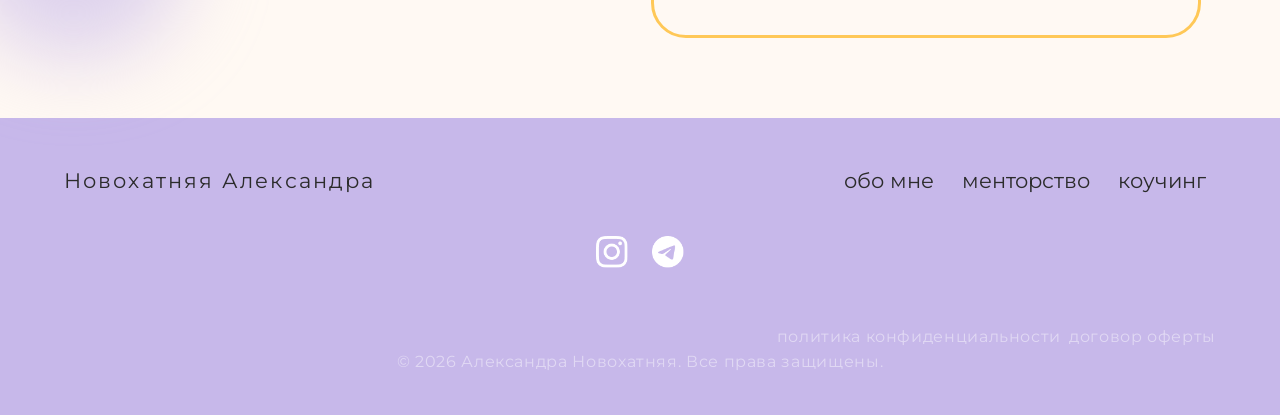
==== commit 447d453a: "Update index.html" ====
--- a/index.html
+++ b/index.html
@@ -620,7 +620,7 @@
       </a>
     </div>
     <div class="footer__bottom">
-      <nav aria-label="Юридичні документи">
+      <nav class="footer__nav" "aria-label="Юридичні документи">
         <a href="privacy-policy" class="footer__nav-link">политика конфиденциальности</a>
         <a href="oferta" class="footer__nav-link">договор оферты</a>
       </nav>
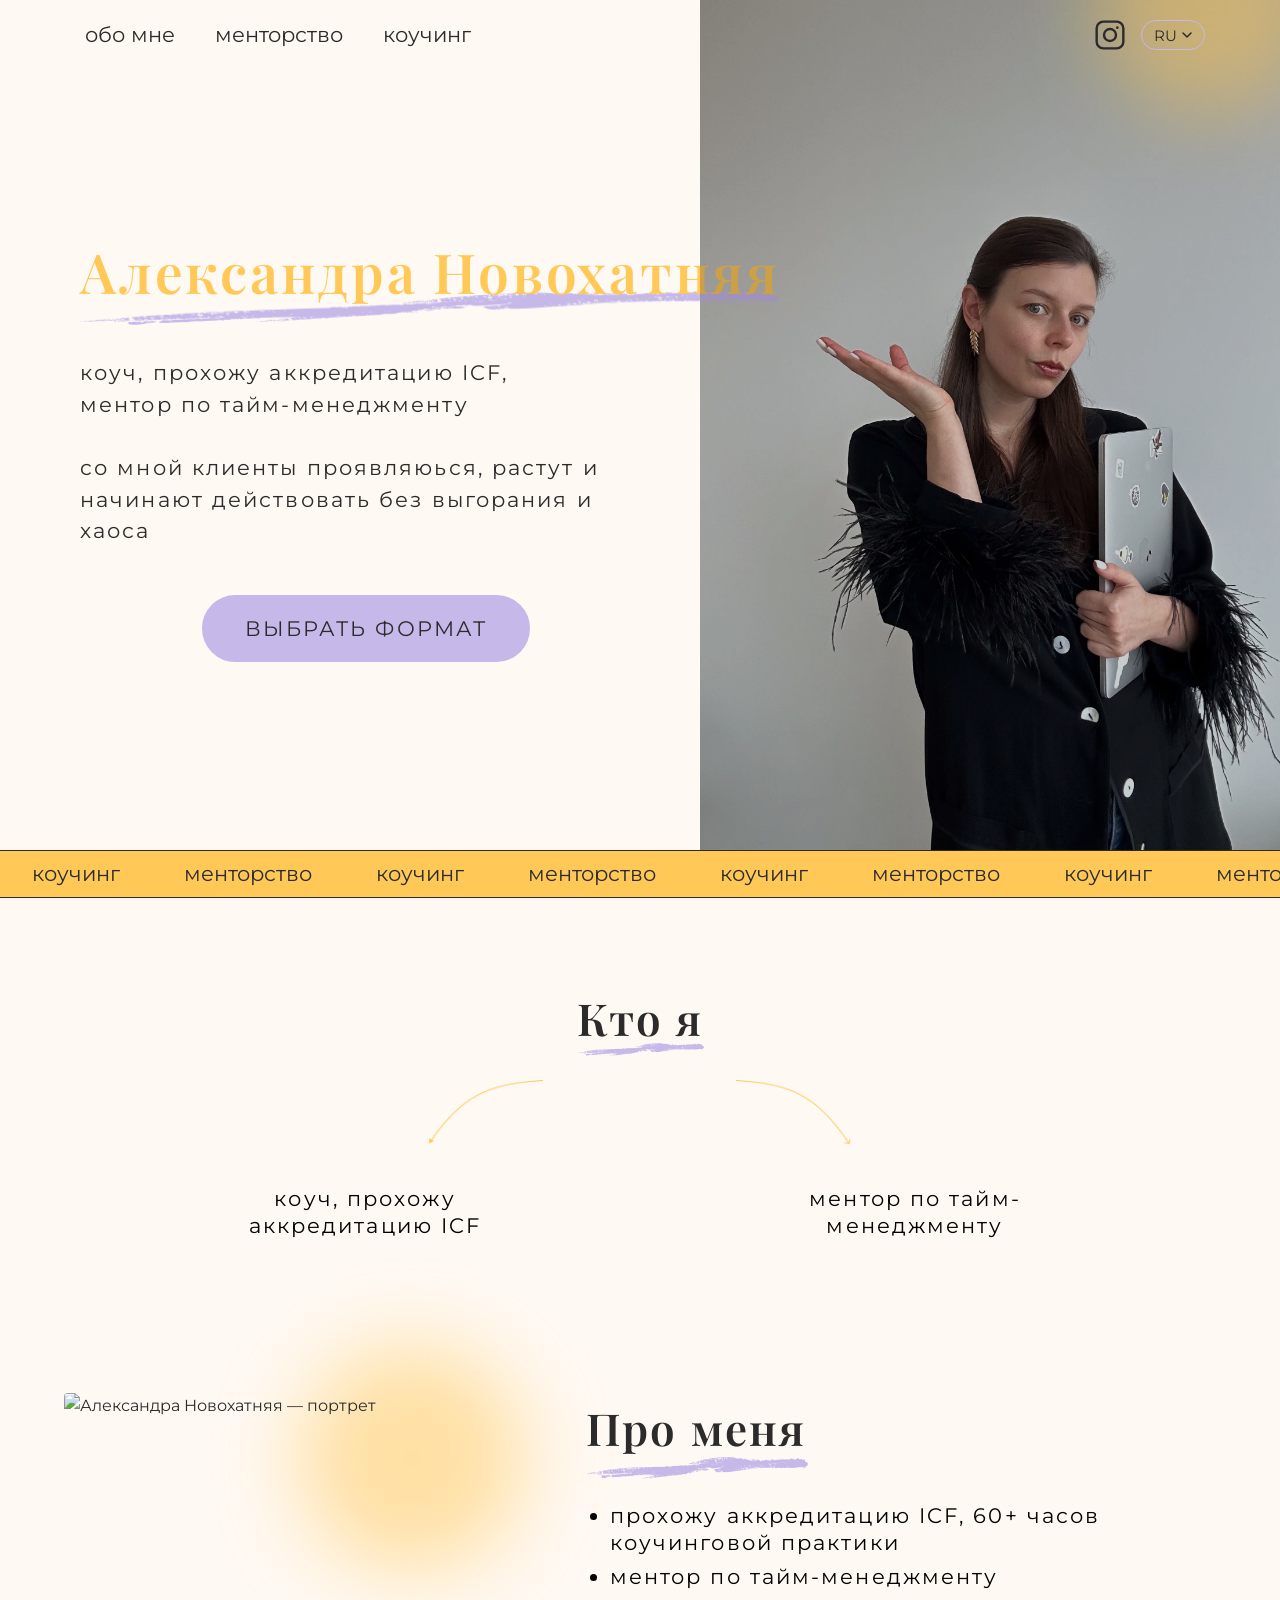
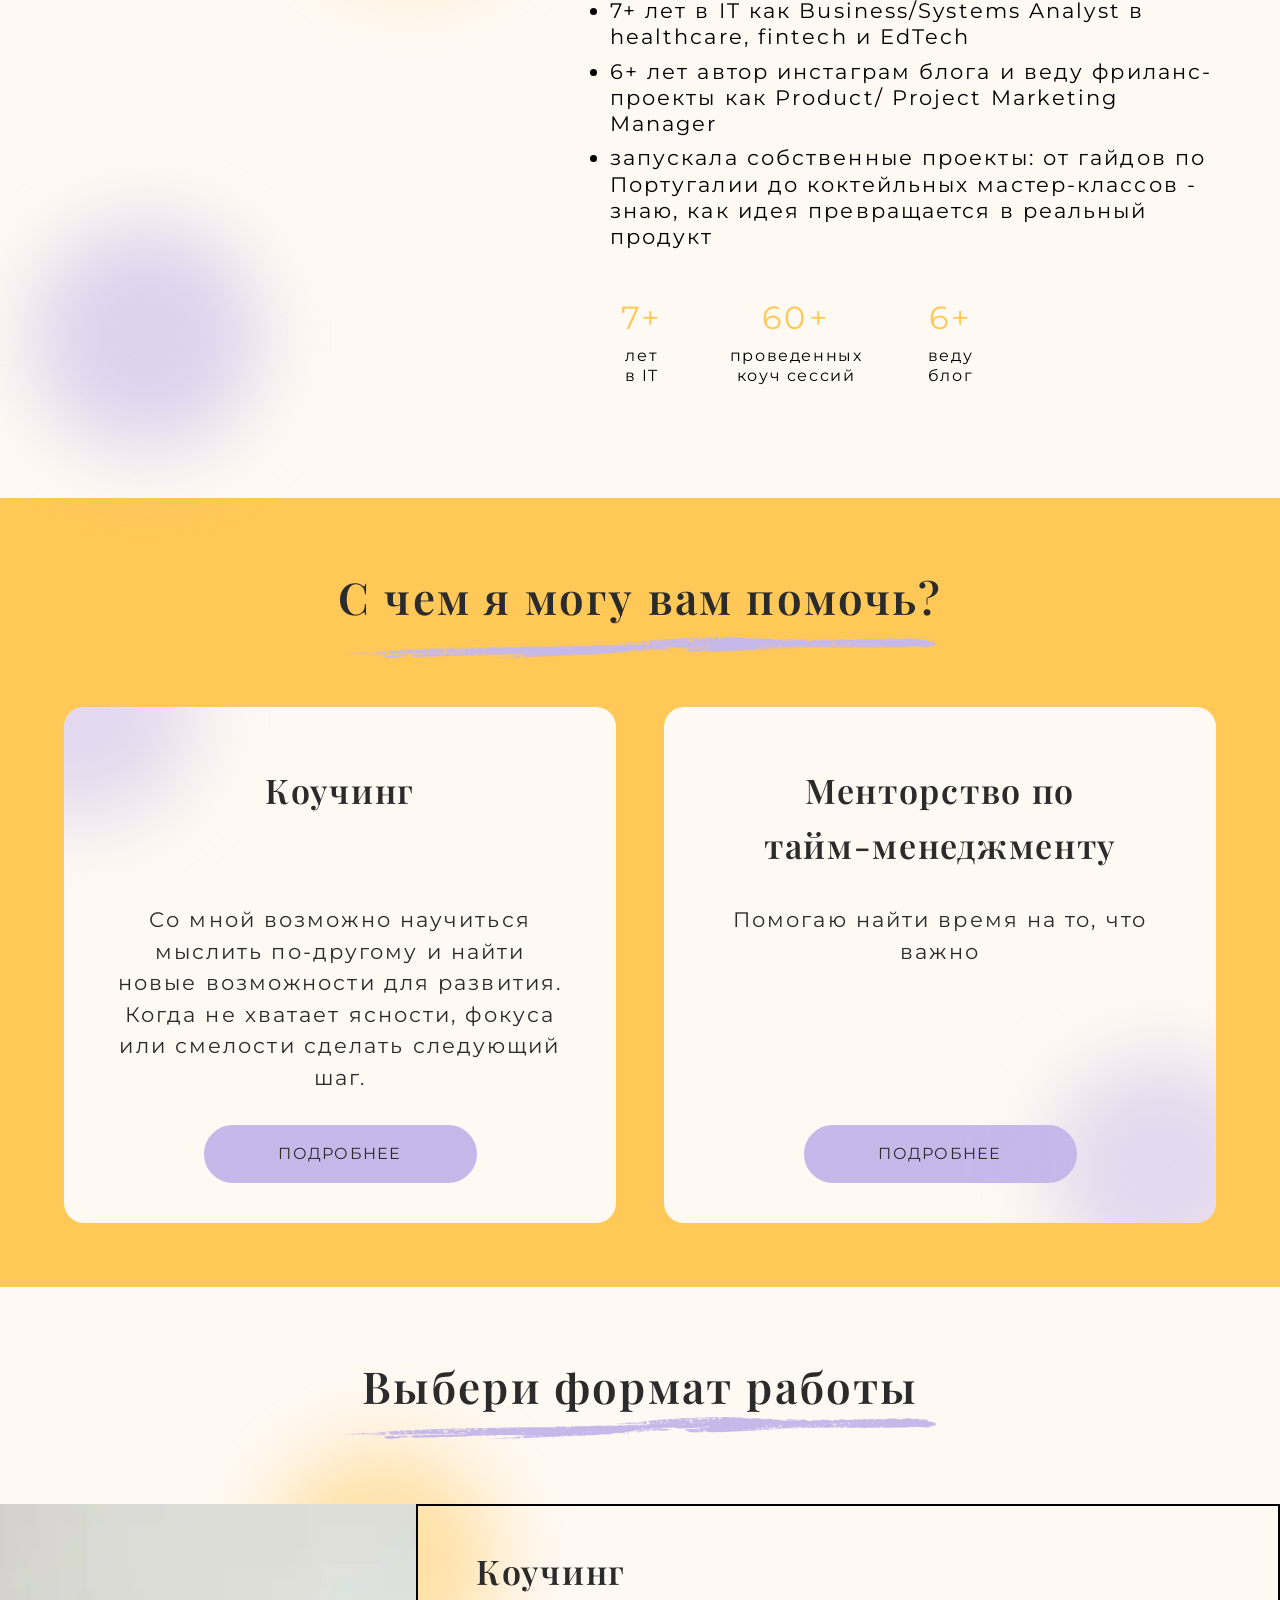
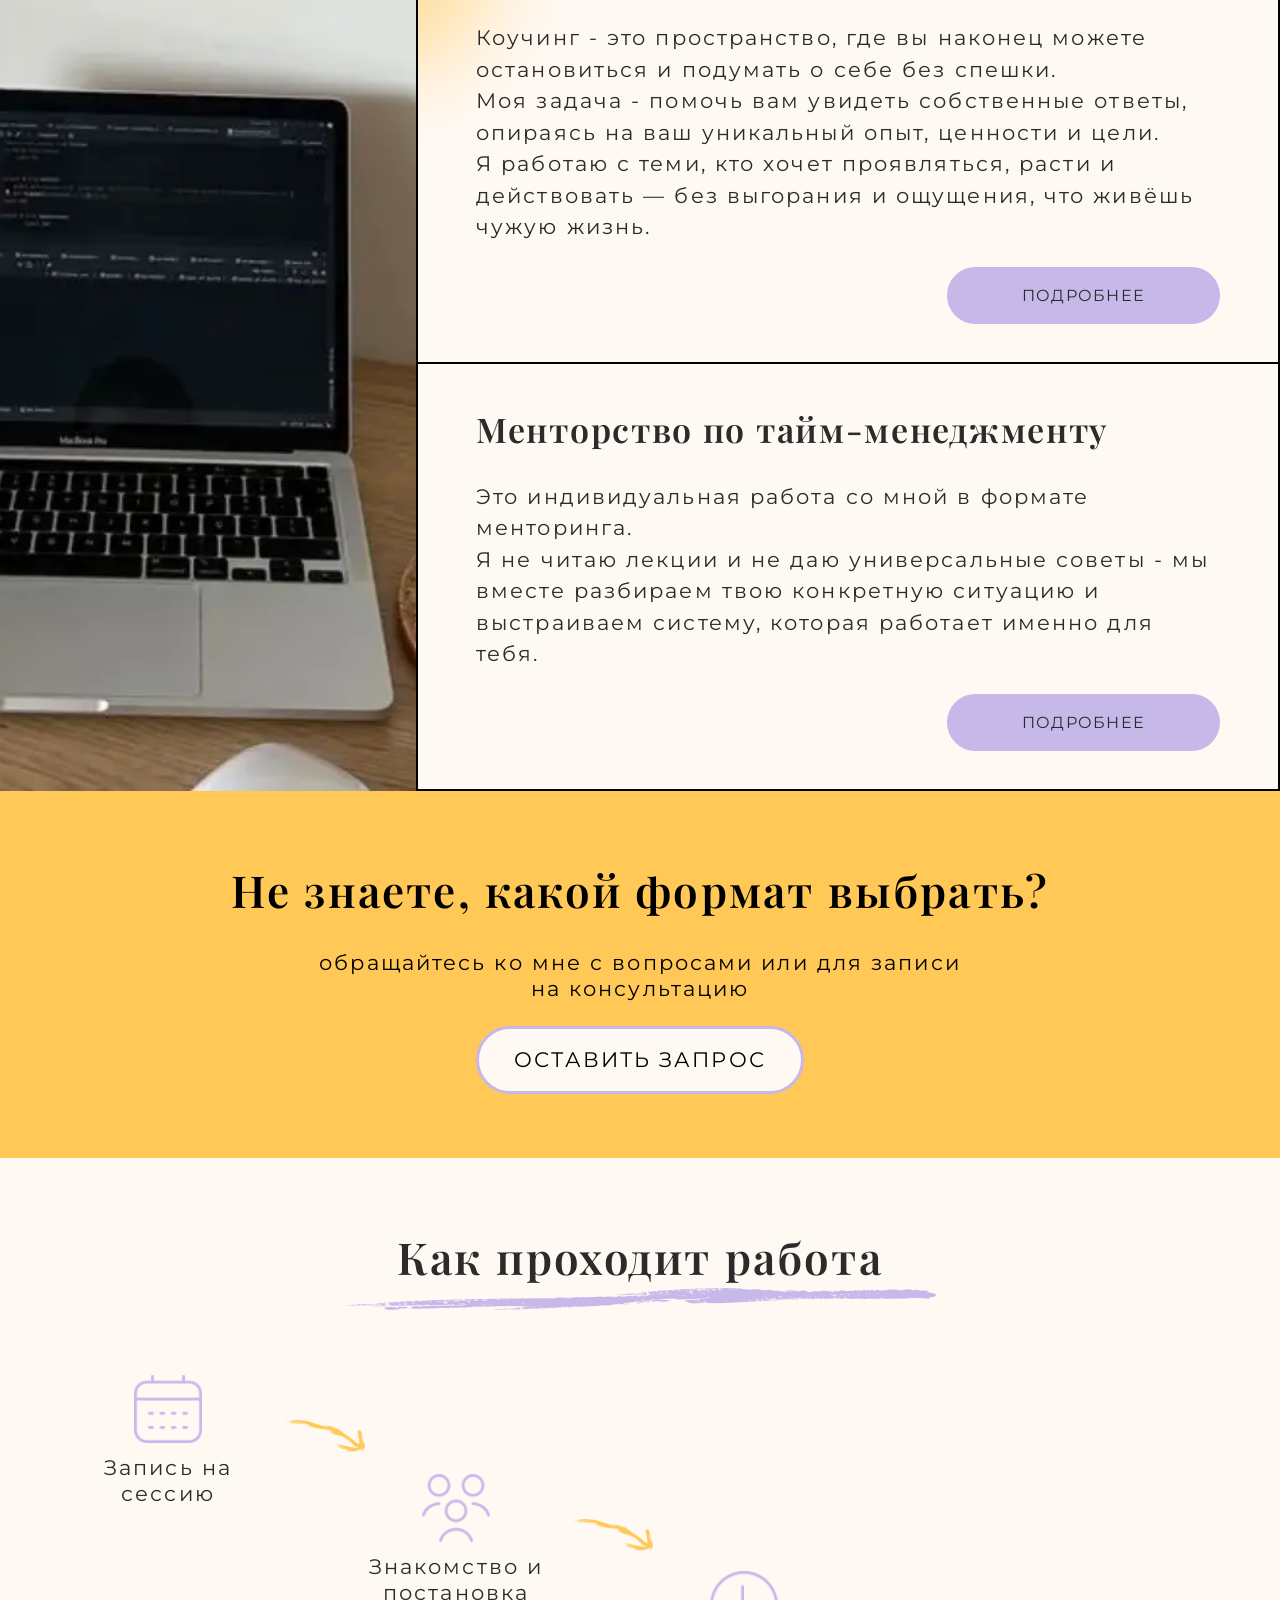
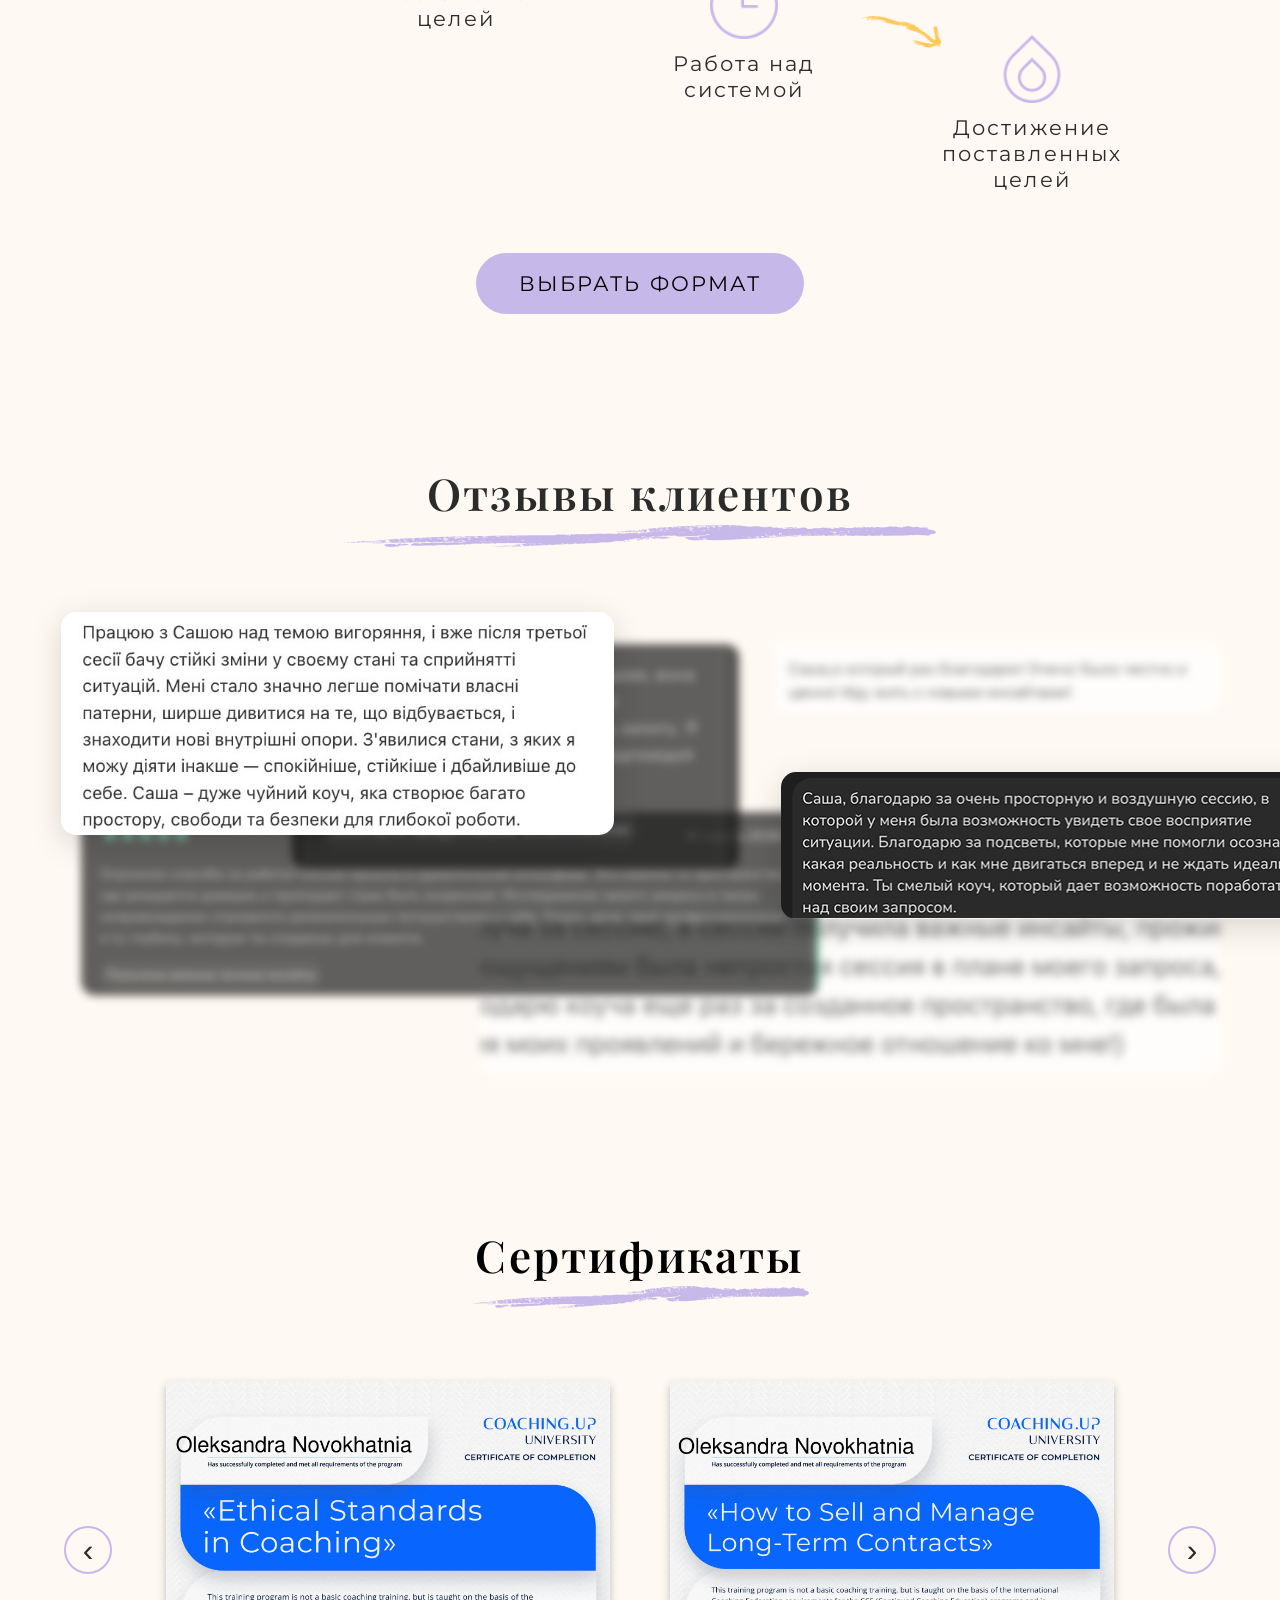
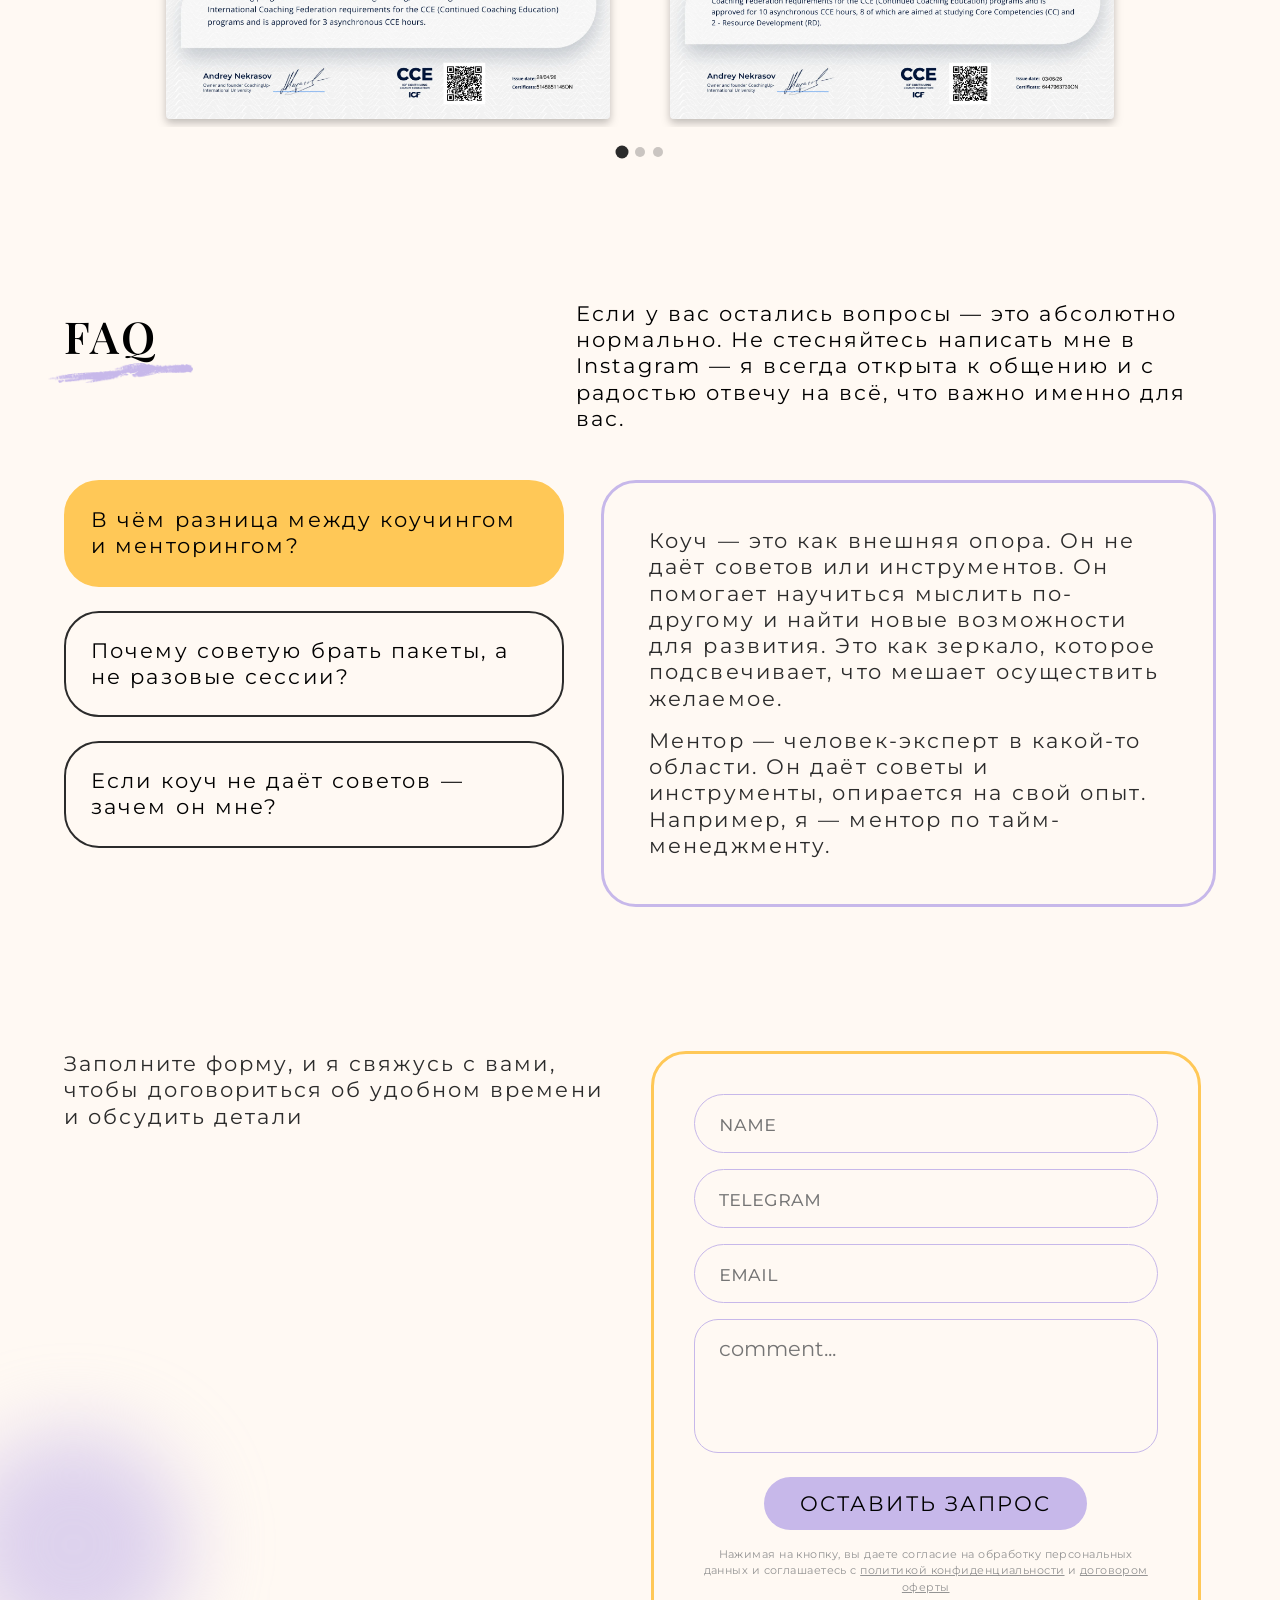
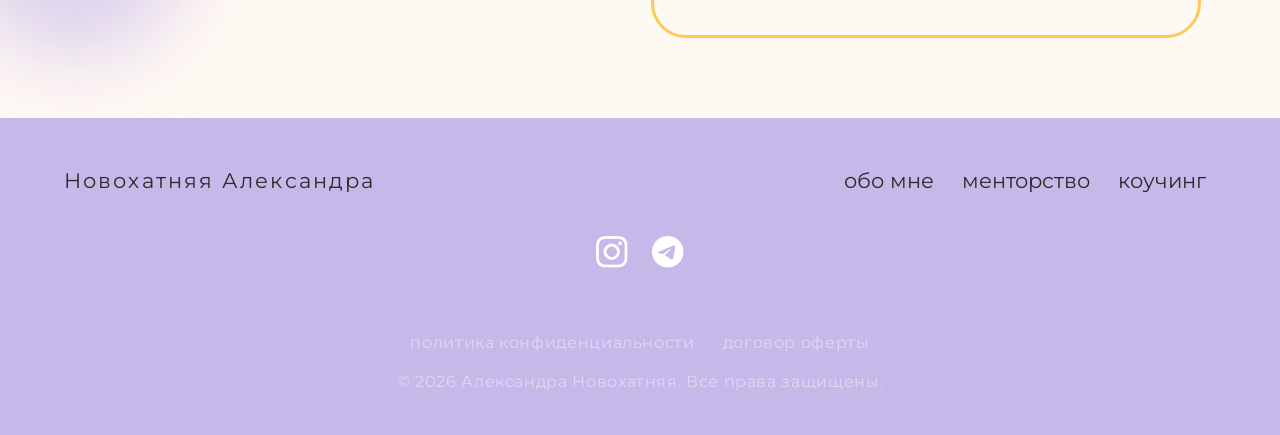
==== commit d3d387d5: "Update index.html" ====
--- a/index.html
+++ b/index.html
@@ -168,7 +168,7 @@
           <div class="about__blur about__blur--amber" aria-hidden="true"></div>
           <div class="about__blur about__blur--lavender" aria-hidden="true"></div>
           <img
-            src="assets/main_photo.webp"
+            src="assets/about.webp"
             alt="Александра Новохатняя — портрет"
             class="about__photo"
             loading="lazy"
--- a/style.css
+++ b/style.css
@@ -1750,6 +1750,12 @@
   transition: color 0.2s;
 }
 
+.footer__nav-link {
+  text-decoration: none;
+  padding: 0.375rem 0.625rem;
+  transition: color 0.2s;
+}
+
 .footer__link:hover,
 .footer__link:focus-visible {
   color: #4a2d7a;
@@ -1786,6 +1792,9 @@
       font-size: var(--text-xs);
       color: rgba(255,255,255,0.45);
       letter-spacing: 0.04em;
+   display:flex;
+   flex-direction: column;
+   gap: 0.5rem;
 }
 
 /* =====================================================
@@ -1998,7 +2007,7 @@
   }
 
   .footer__nav {
-    justify-content: flex-end;
+    justify-content: center;
   }
 
   /* Contact: row layout на планшеті+ */
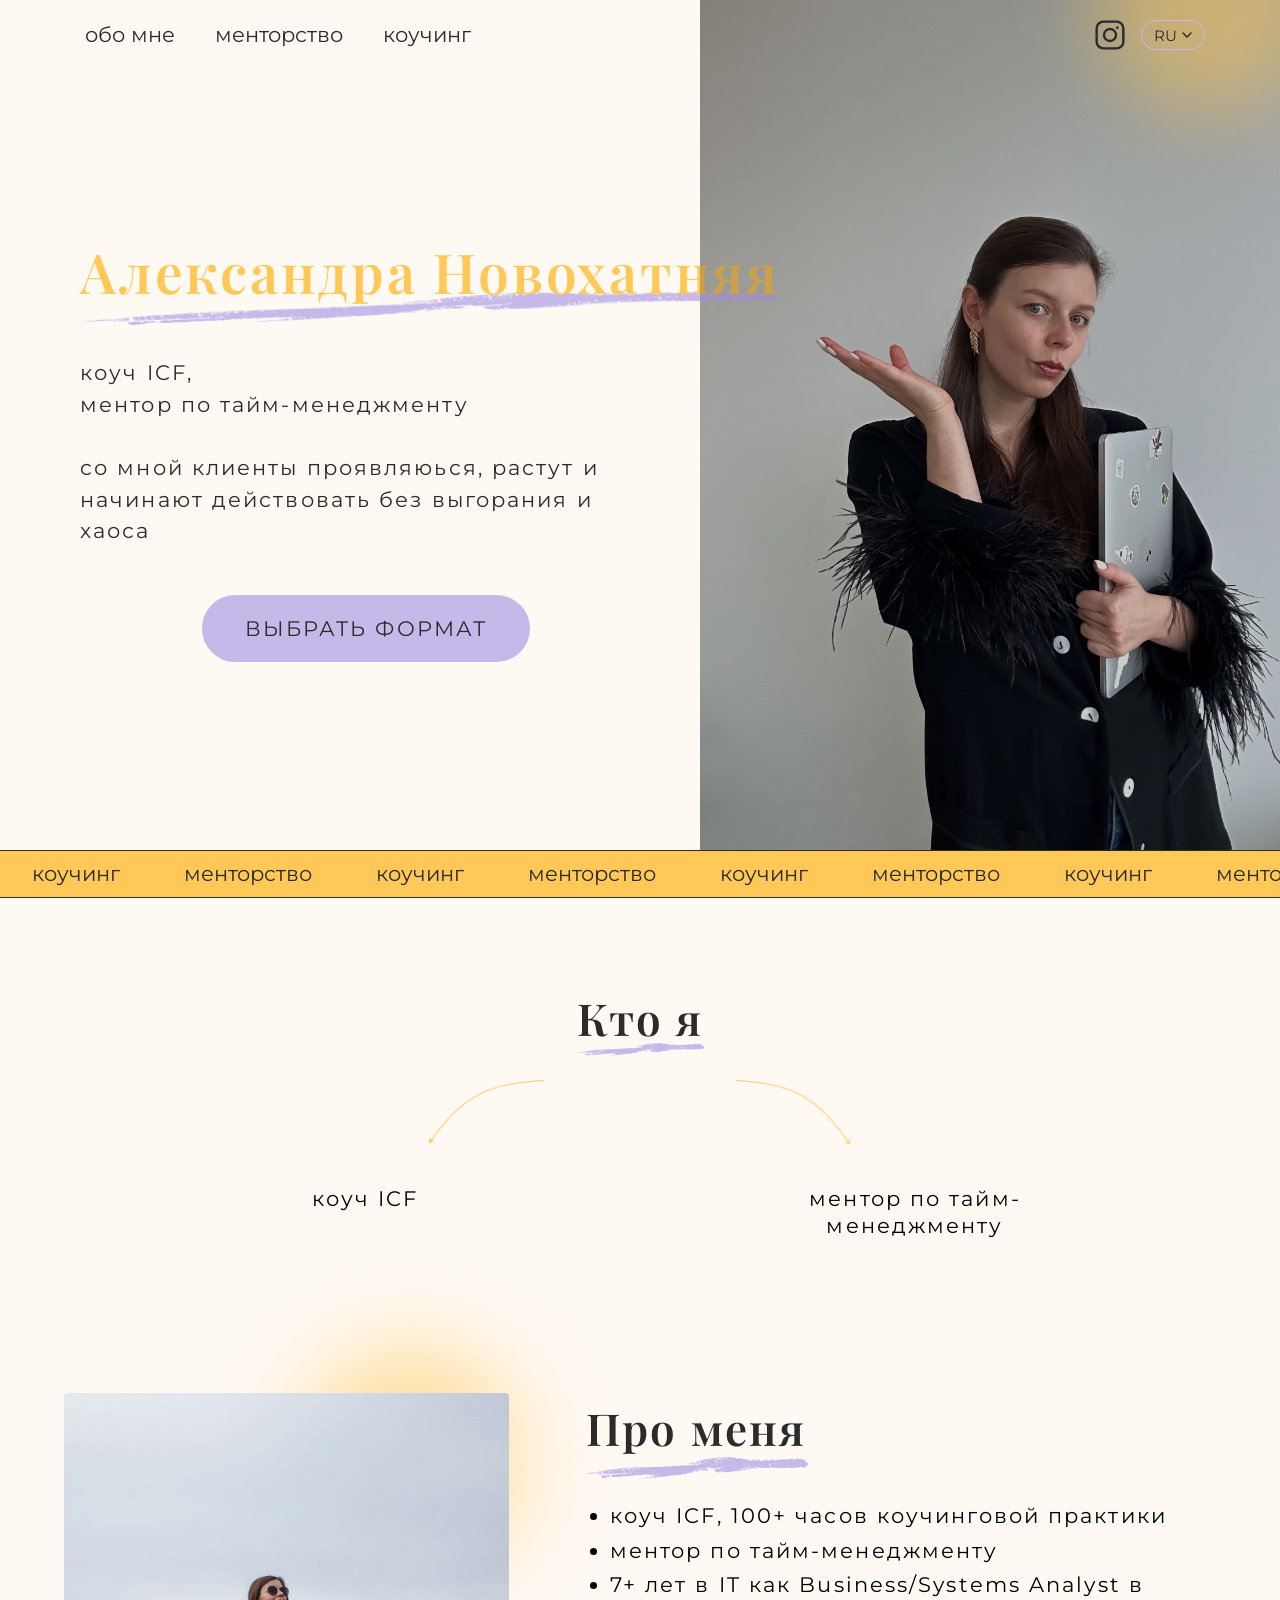
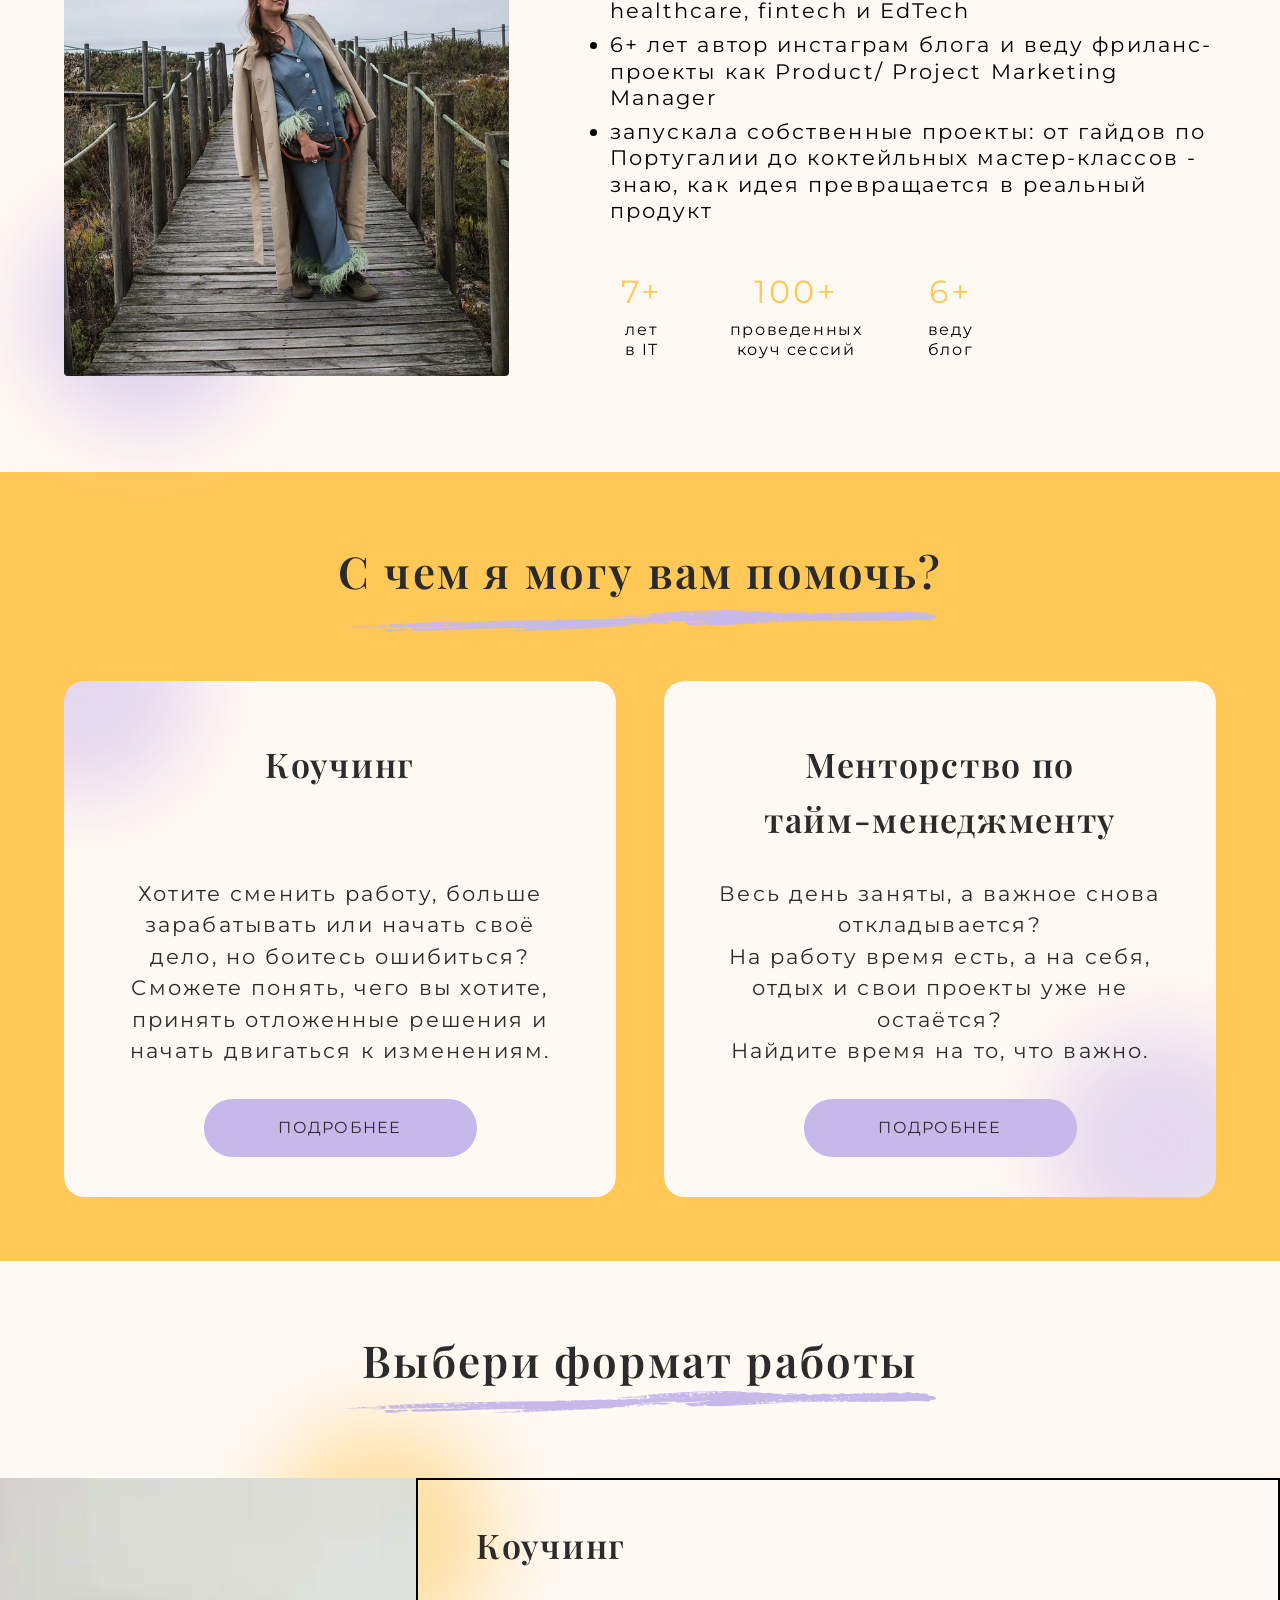
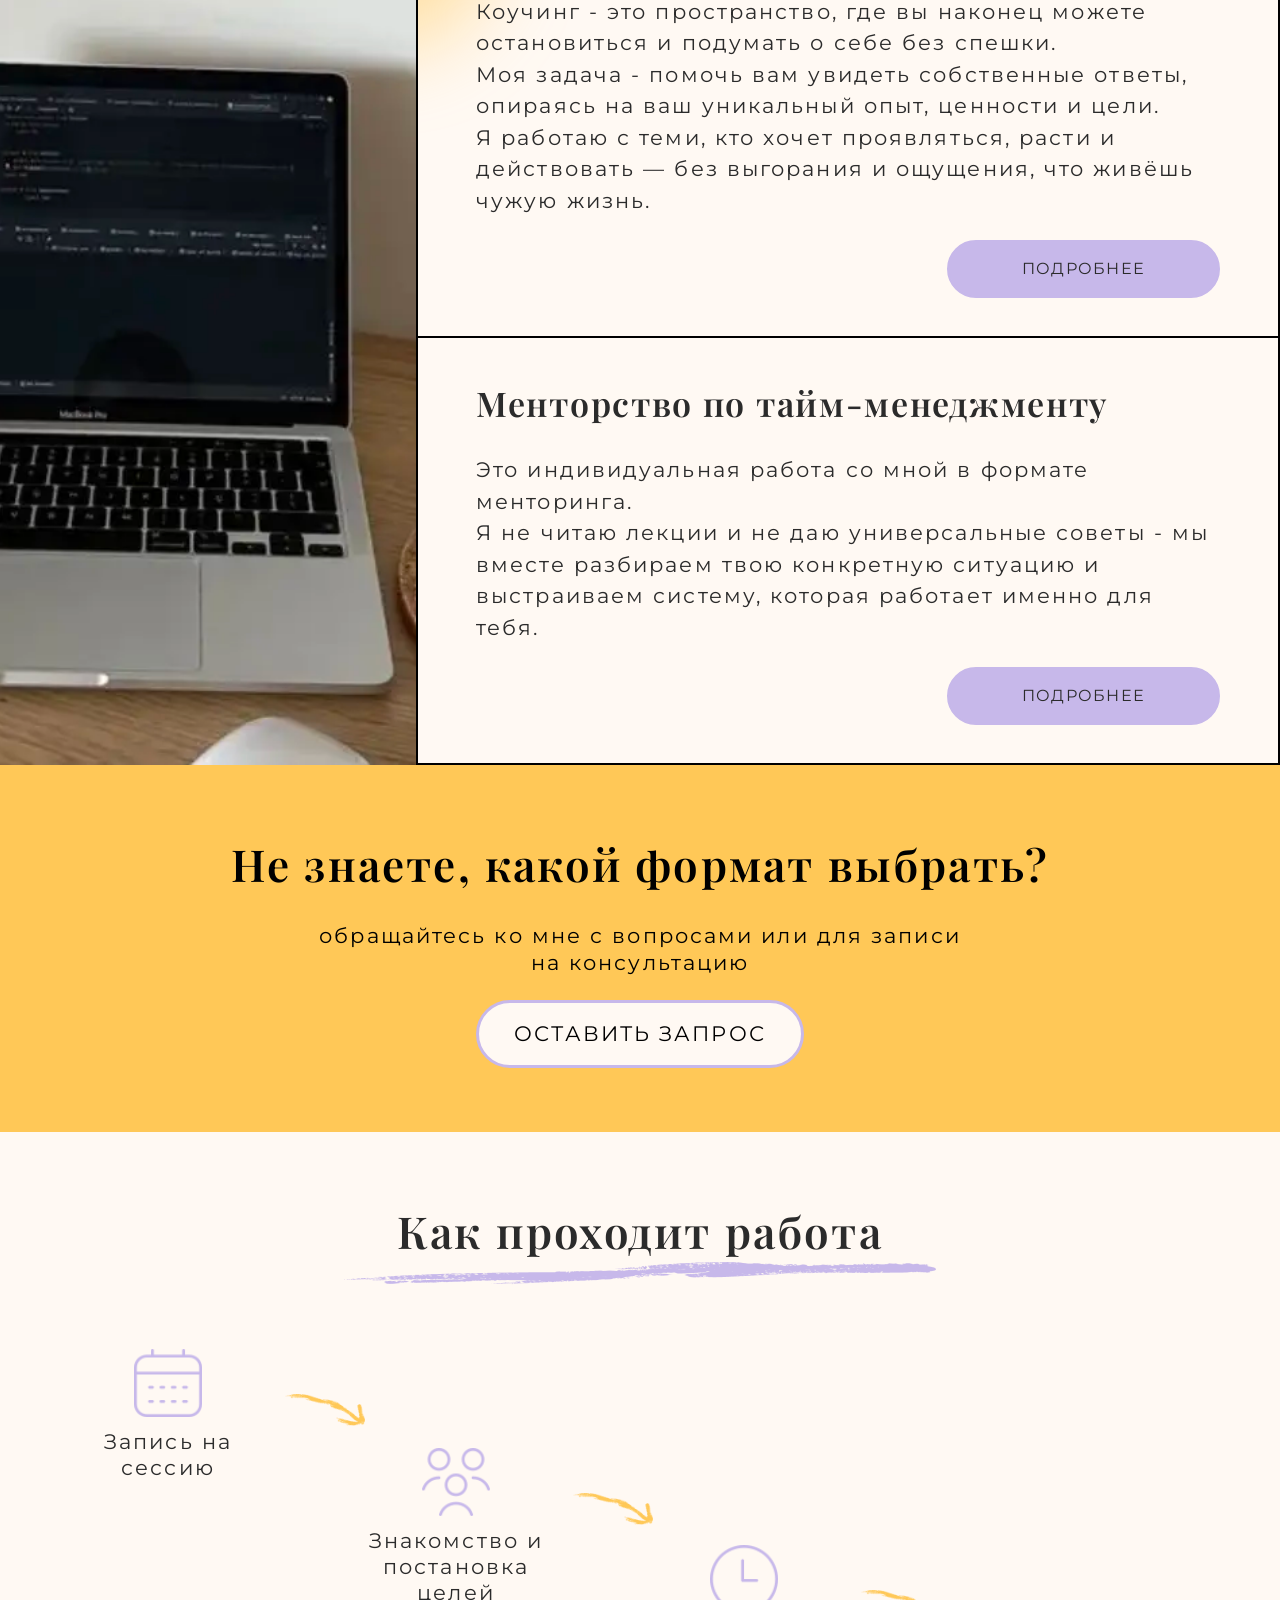
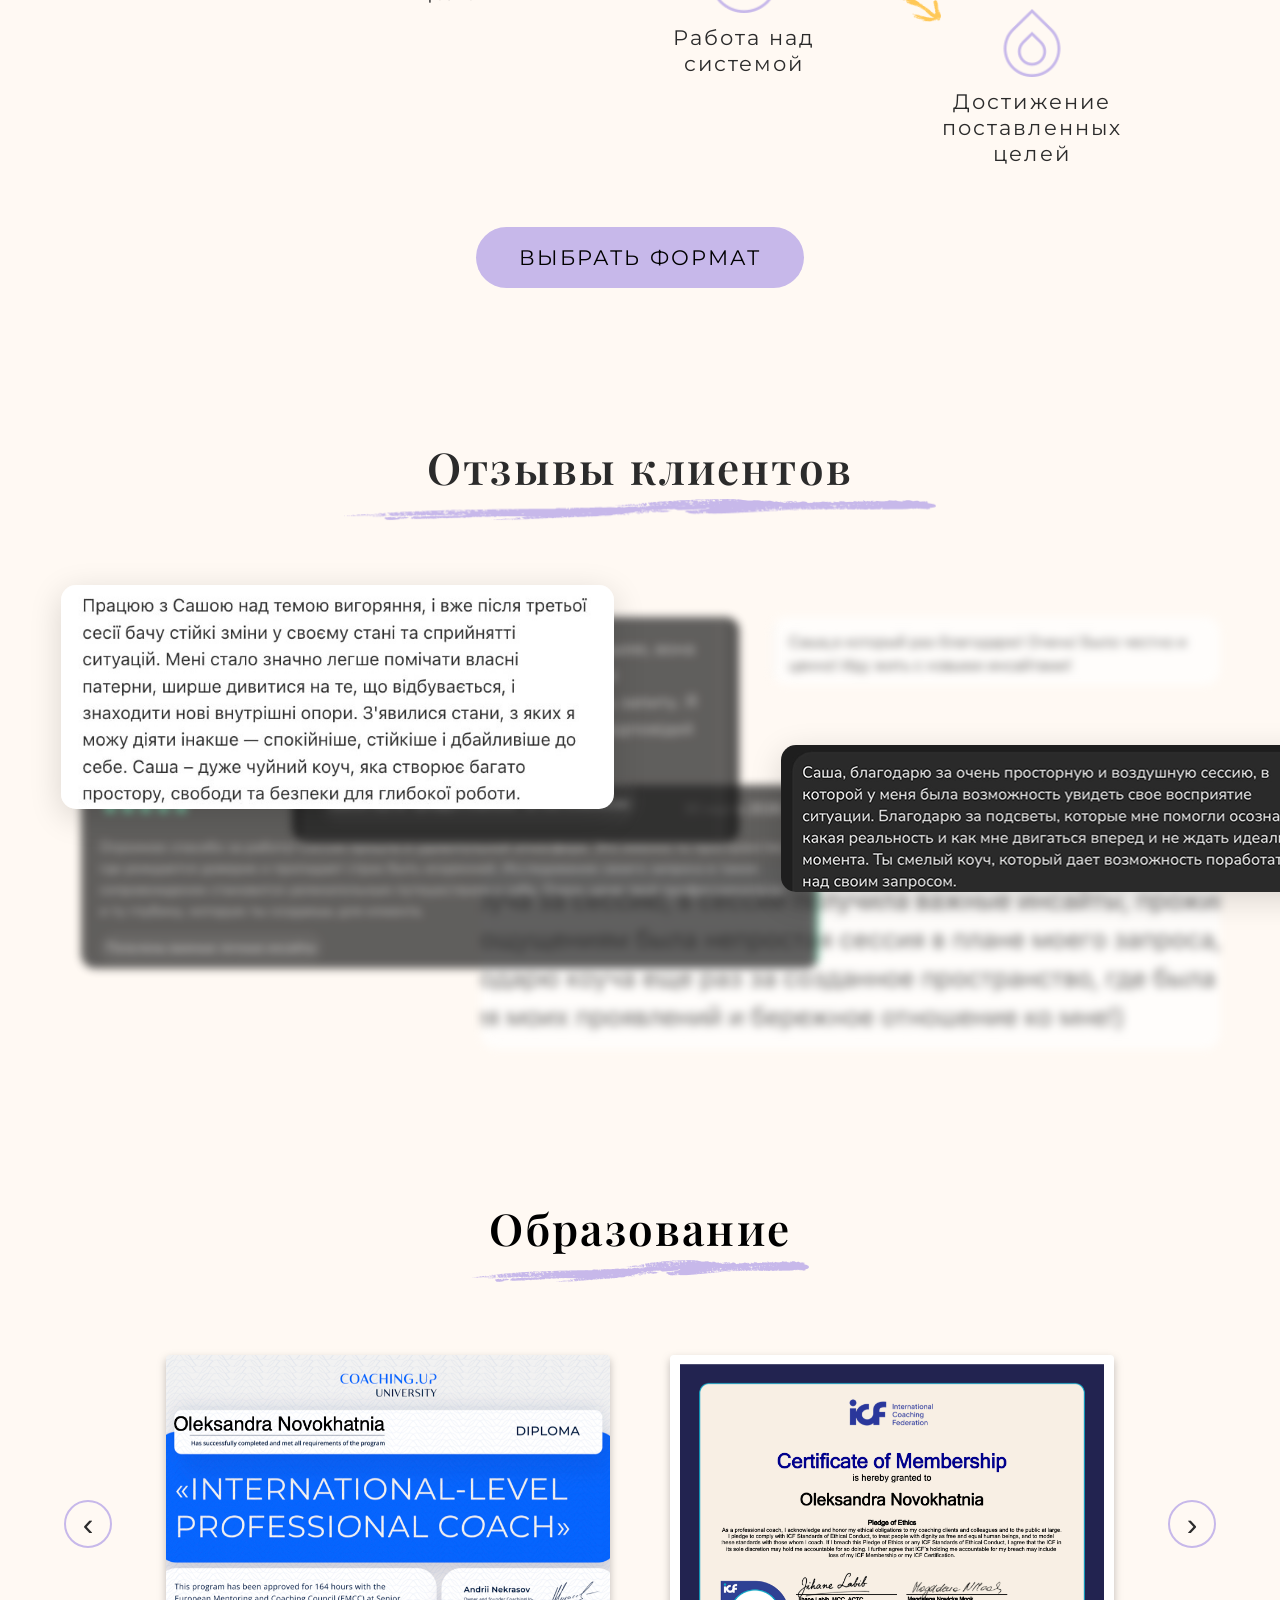
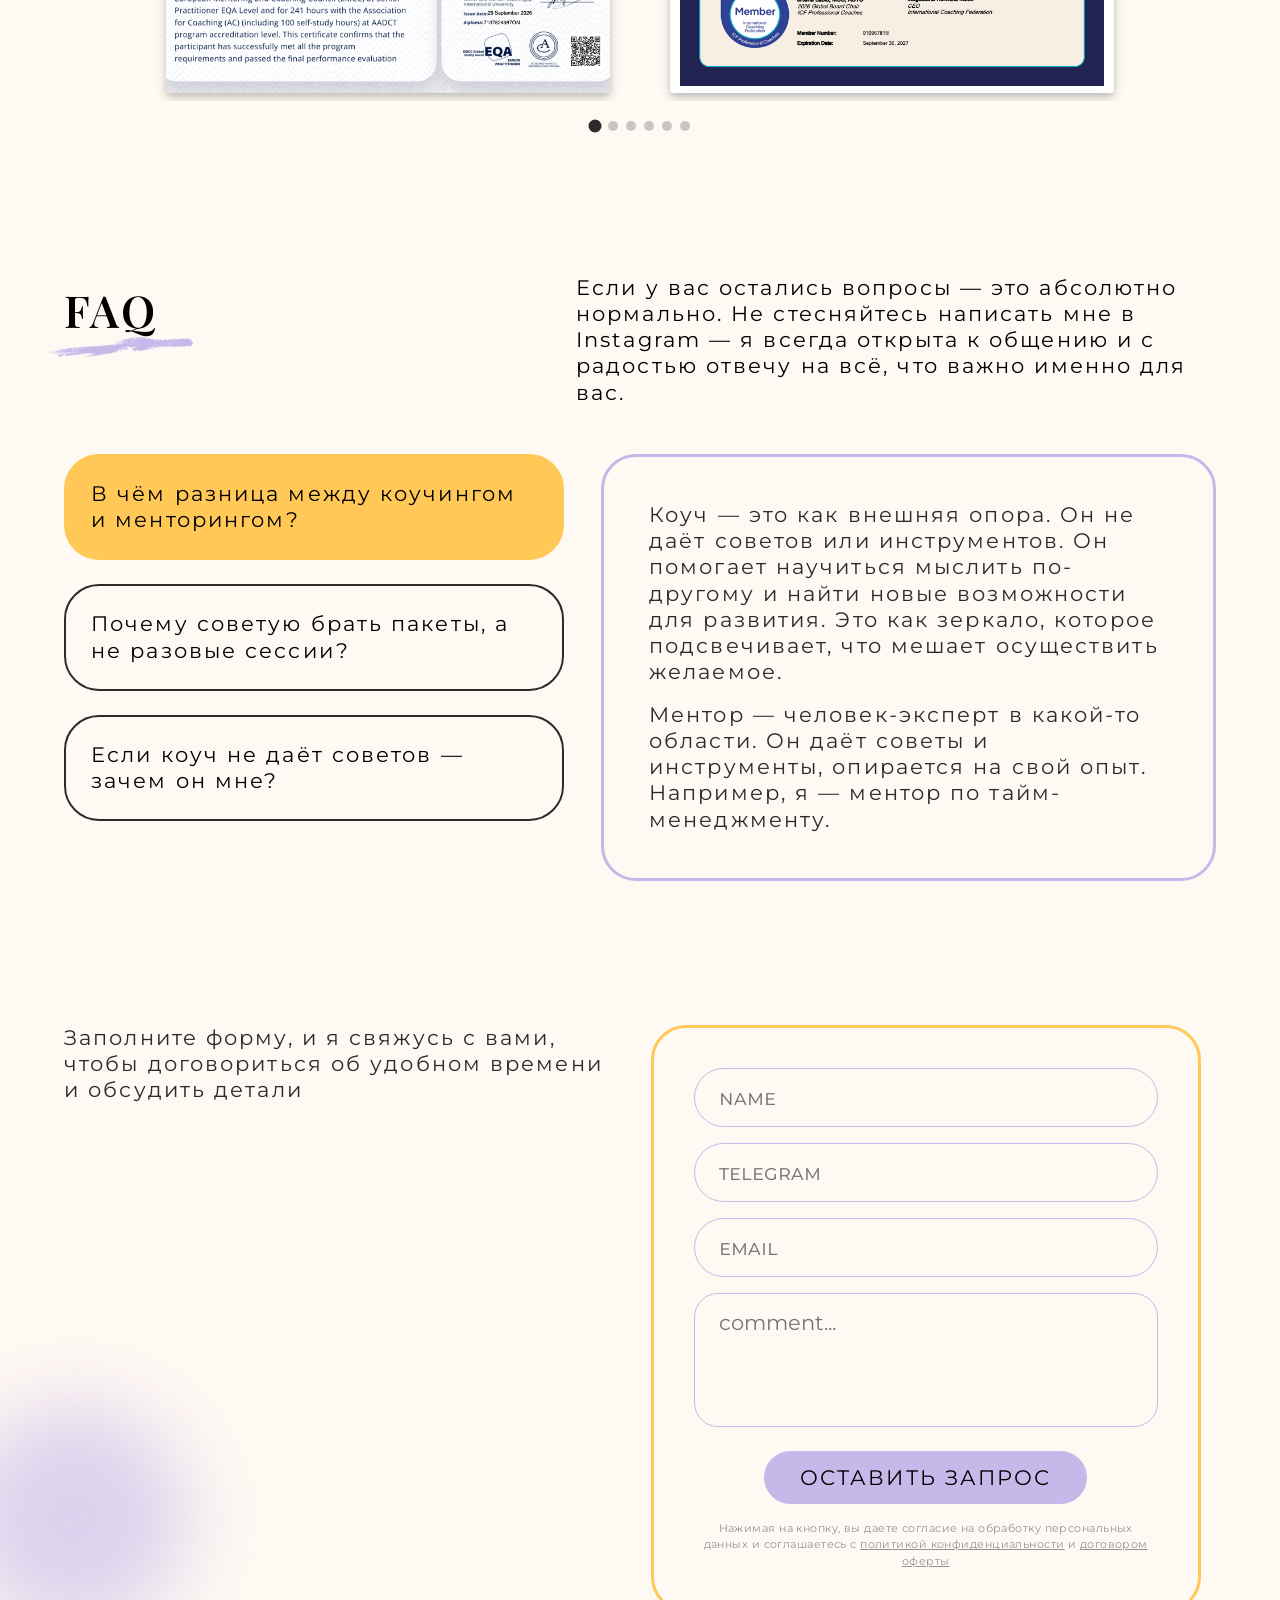
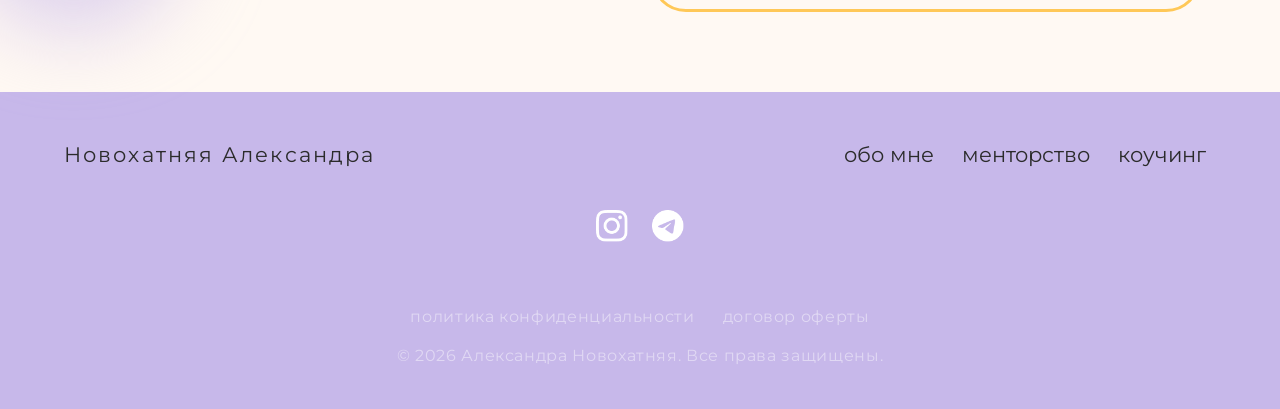
==== commit 7d340984: "add dimploas and change info on first page" ====
--- a/index.html
+++ b/index.html
@@ -82,7 +82,7 @@
         </h1>
 
         <p class="hero__subtitle">
-          коуч, прохожу аккредитацию ICF,<br />
+          коуч ICF,<br />
           ментор по тайм-менеджменту
         </p>
 
@@ -150,7 +150,7 @@
 
         <div class="who__cards">
           <div class="who__card">
-            <p class="who__card-text">коуч, прохожу аккредитацию ICF</p>
+            <p class="who__card-text">коуч ICF</p>
           </div>
           <div class="who__card">
             <p class="who__card-text">ментор по тайм-менеджменту</p>
@@ -183,7 +183,7 @@
         </div>
 
         <ul class="about__list" aria-label="Факты про меня">
-          <li>прохожу аккредитацию ICF, 60+ часов коучинговой практики</li>
+          <li>коуч ICF, 100+ часов коучинговой практики</li>
           <li>ментор по тайм-менеджменту</li>
           <li>7+ лет в IT как Business/Systems Analyst в healthcare, fintech и EdTech</li>
           <li>6+ лет автор инстаграм блога и веду фриланс-проекты как Product/ Project Marketing Manager</li>
@@ -196,7 +196,7 @@
             <span class="about__stat-label">лет <br/>в IT</span>
           </div>
           <div class="about__stat">
-            <span class="about__stat-num">60+</span>
+            <span class="about__stat-num">100+</span>
             <span class="about__stat-label">проведенных<br/>коуч сессий</span>
           </div>
           <div class="about__stat">
@@ -224,8 +224,8 @@
             <div class="help__blur help__blur--tl" aria-hidden="true"></div>
             <h3 class="help__card-title">Коучинг</h3>
             <p class="help__card-text">
-              Со мной возможно научиться мыслить по-другому и найти новые возможности для развития. <br />
-              Когда не хватает ясности, фокуса или смелости сделать следующий шаг.
+              Хотите сменить работу, больше зарабатывать или начать своё дело, но боитесь ошибиться? <br />
+              Сможете понять, чего вы хотите, принять отложенные решения и начать двигаться к изменениям.
             </p>
             <a href="coaching/" class="btn btn--lavender help__btn">ПОДРОБНЕЕ</a>
           </article>
@@ -234,7 +234,9 @@
             <div class="help__blur help__blur--bl" aria-hidden="true"></div>
             <h3 class="help__card-title">Менторство по<br />тайм-менеджменту</h3>
             <p class="help__card-text">
-              Помогаю найти время на то, что важно
+              Весь день заняты, a важное снова откладывается? <br />
+              На работу время есть, а на себя, отдых и свои проекты уже не остаётся? <br />
+              Найдите время на то, что важно.
             </p>
             <a href="mentor/" class="btn btn--lavender help__btn">ПОДРОБНЕЕ</a>
           </article>
@@ -390,7 +392,7 @@
          ============================== -->
     <section class="certs" aria-labelledby="certs-title">
       <div class="certs__heading-wrap">
-        <h2 class="certs__title" id="certs-title">Сертификаты</h2>
+        <h2 class="certs__title" id="certs-title">Образование</h2>
         <img src="assets/Vector_20.png" alt="" class="certs__title-vector" aria-hidden="true" />
       </div>
 
@@ -398,11 +400,35 @@
       <div class="certs__grid">
         <figure class="certs__card">
           <img
-            src="assets/certificate_Ethical.webp"
-            alt="Сертифікат акредитації ICF"
+            src="assets/coaching_diploma.webp"
+            alt="Диплом ICF"
             class="certs__img"
             loading="lazy"
           />
+        </figure>
+        <figure class="certs__card">
+          <img
+            src="assets/coaching_icf_member.webp"
+            alt="Членство ICF"
+            class="certs__img"
+            loading="lazy"
+          />
+        </figure>
+        <figure class="certs__card">
+          <img
+            src="assets/diploma_kpi.webp"
+            alt="Диплом КПИ"
+            class="certs__img"
+            loading="lazy"
+          />
+        </figure>
+        <figure class="certs__card">
+            <img
+              src="assets/certificate_Ethical.webp"
+              alt="Сертифікат акредитації ICF"
+              class="certs__img"
+              loading="lazy"
+            />
         </figure>
         <figure class="certs__card">
           <img
--- a/style.css
+++ b/style.css
@@ -836,6 +836,8 @@
   gap: var(--sp-4);
   position: relative;
   overflow: hidden;
+   -webkit-mask-image: -webkit-radial-gradient(white, black); /* примусове обрізання в Safari */
+  transform: translateZ(0);
 }
 
 .help__blur {
@@ -846,6 +848,7 @@
   background: rgba(199, 184, 234, 0.5);
   filter: blur(40px);
   pointer-events: none;
+   z-index: -1;
 }
 
 .help__blur--tl { top: -7rem; left: -6rem; }
